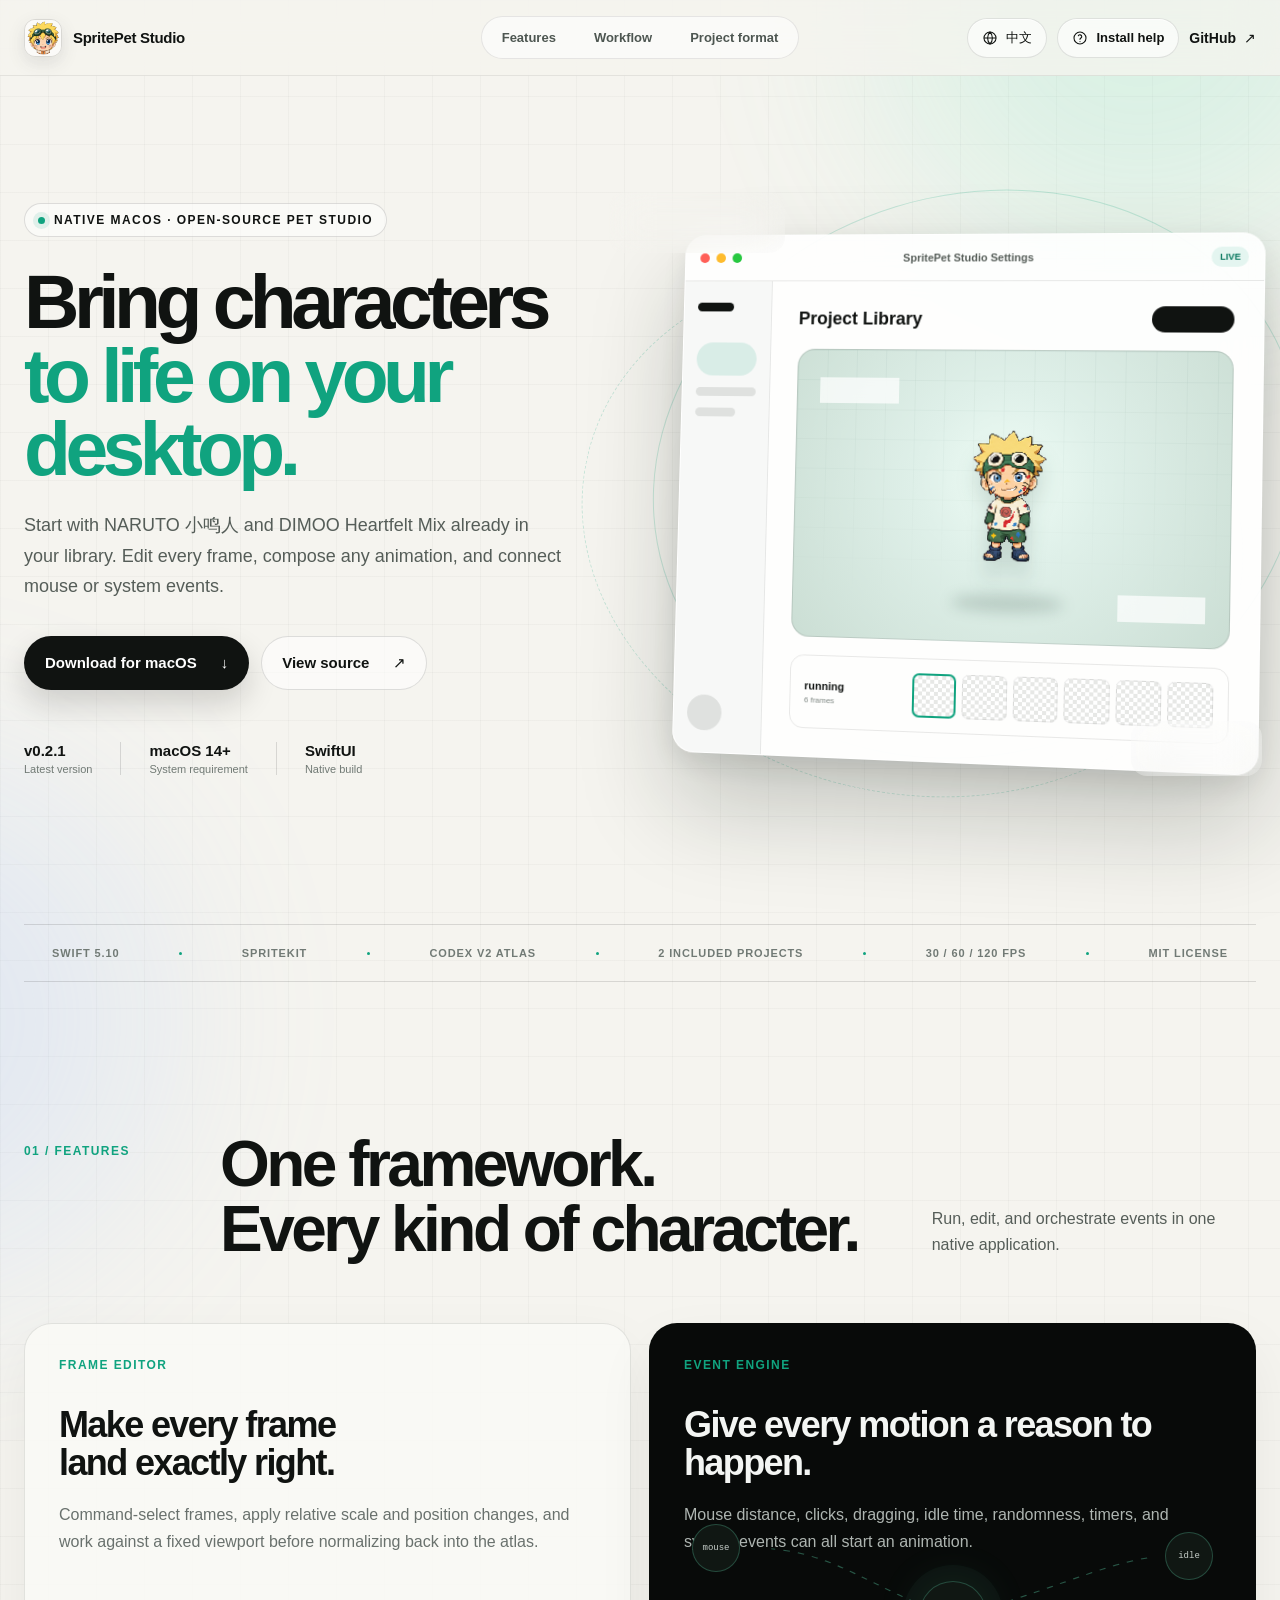
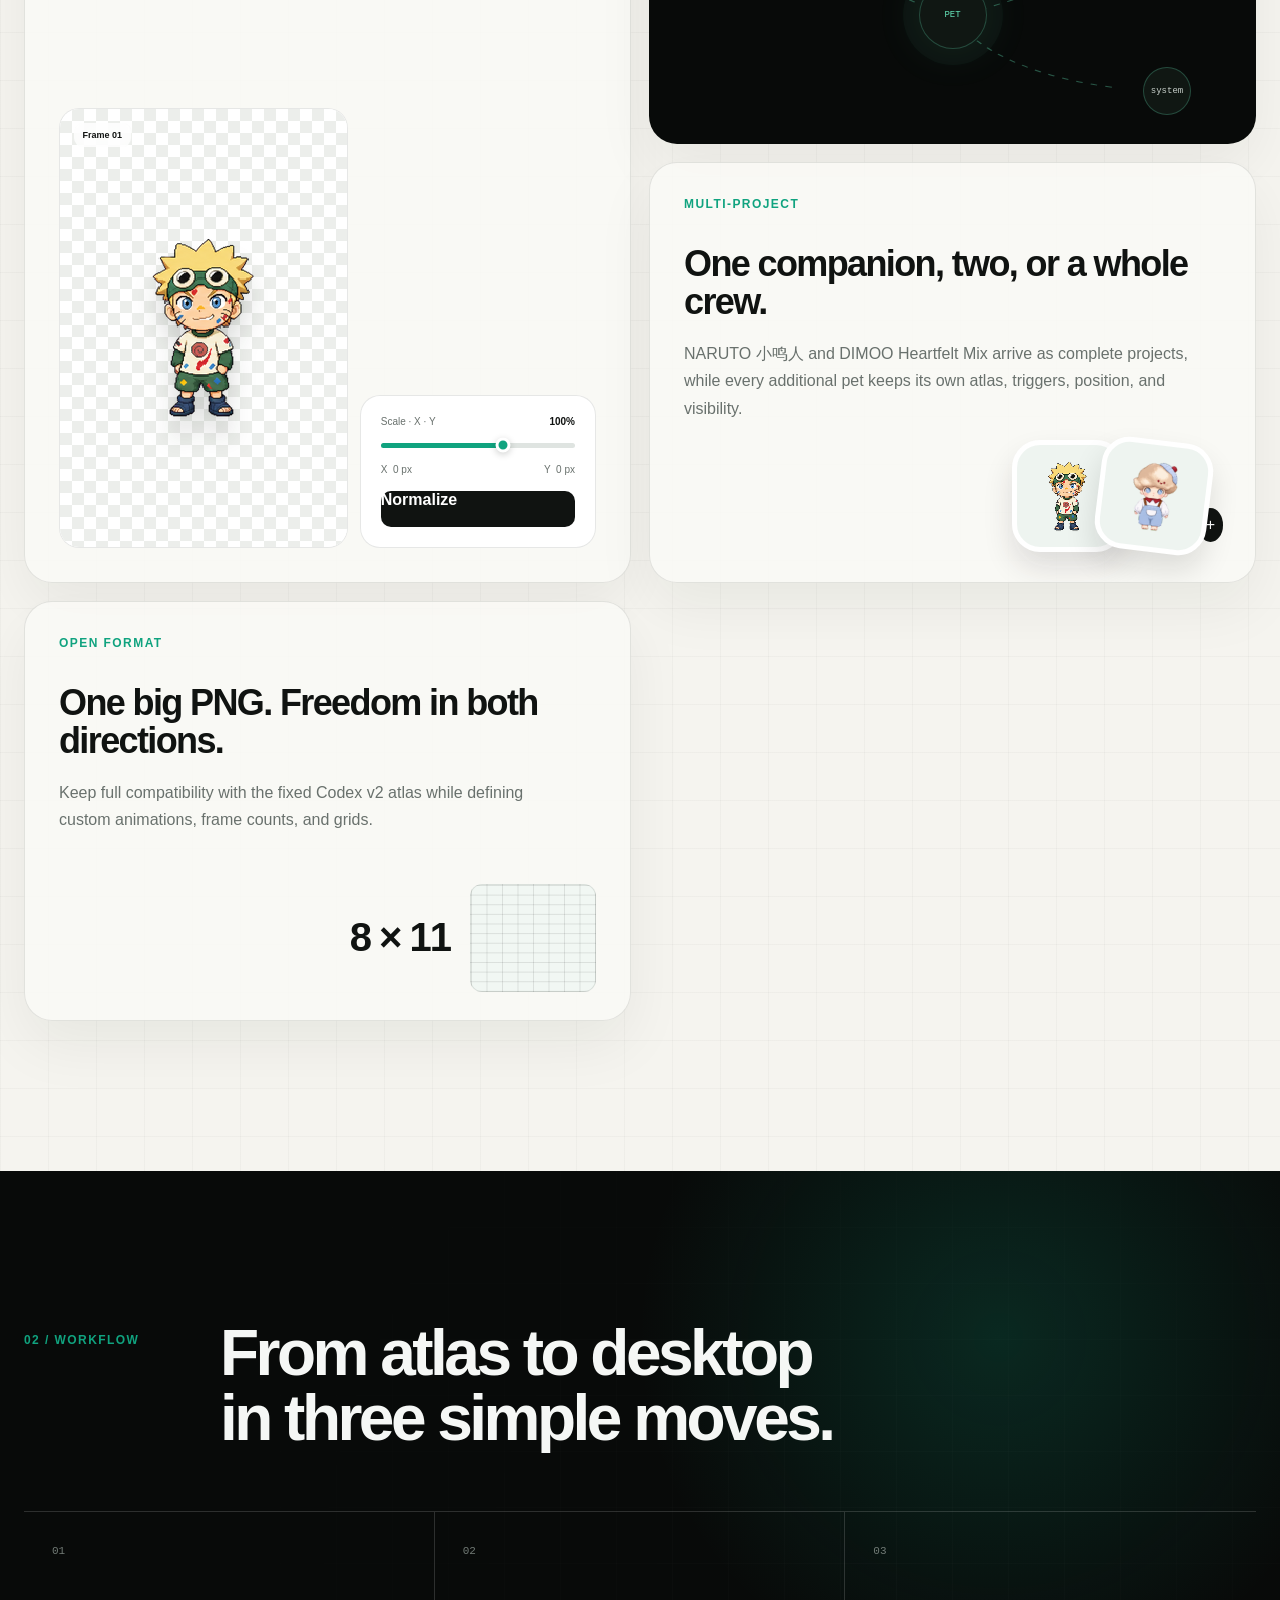
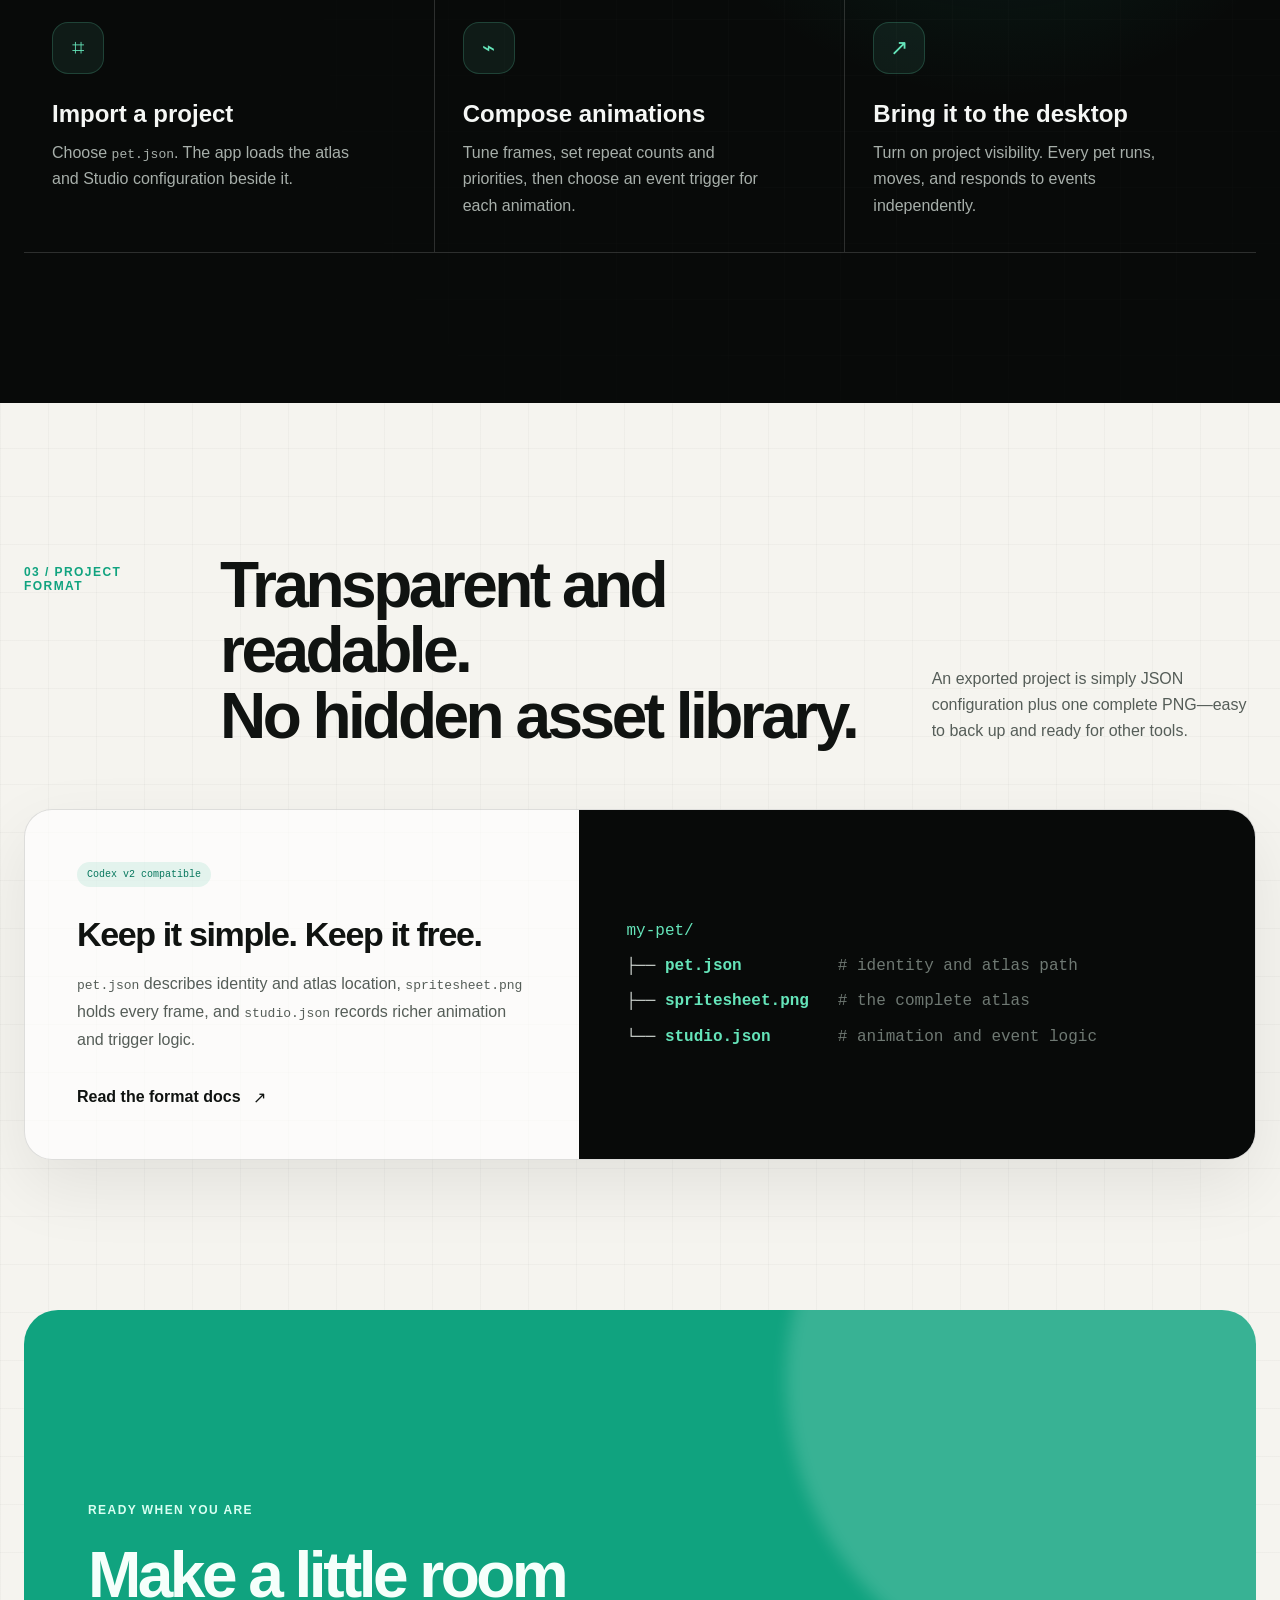
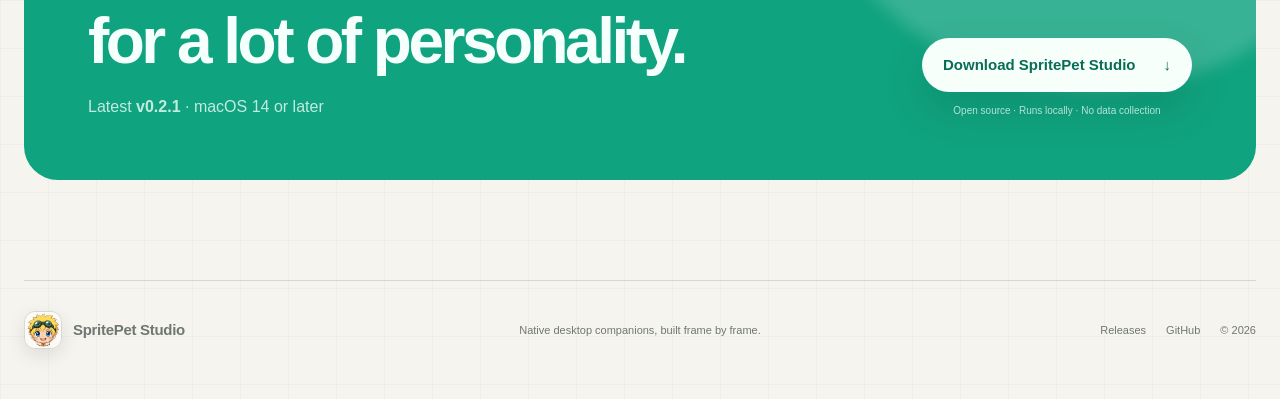
==== site/index.html @ 6b4bae57 "Fix packaged app startup and built-in migration" ====
<!doctype html>
<html lang="en">
  <head>
    <meta charset="utf-8" />
    <meta name="viewport" content="width=device-width, initial-scale=1" />
    <meta name="theme-color" content="#090b0a" />
    <meta
      name="description"
      content="SpritePet Studio is a native macOS desktop pet runner and interactive sprite atlas editor."
    />
    <meta property="og:title" content="SpritePet Studio · Desktop companions, built your way" />
    <meta
      property="og:description"
      content="Turn sprite atlases, animations, and system events into companions that live on your desktop."
    />
    <meta property="og:type" content="website" />
    <meta property="og:image" content="assets/app-icon.png" />
    <title>SpritePet Studio · Desktop companions, built your way</title>
    <link rel="icon" href="assets/app-icon.png" />
    <link rel="stylesheet" href="styles.css" />
    <noscript><style>.reveal { opacity: 1; transform: none; }</style></noscript>
    <script src="app.js" defer></script>
  </head>
  <body>
    <div class="ambient ambient-one" aria-hidden="true"></div>
    <div class="ambient ambient-two" aria-hidden="true"></div>

    <header class="site-header">
      <a class="brand" href="#top" aria-label="Back to home" data-i18n-aria="homeLabel">
        <img src="assets/app-icon.png" alt="" />
        <span>SpritePet Studio</span>
      </a>
      <nav aria-label="Main navigation" data-i18n-aria="navLabel">
        <a href="#features" data-i18n="navFeatures">Features</a>
        <a href="#workflow" data-i18n="navWorkflow">Workflow</a>
        <a href="#format" data-i18n="navFormat">Project format</a>
      </nav>
      <div class="header-controls">
        <button class="language-toggle" type="button" data-language-toggle aria-label="Switch to Chinese">
          <svg viewBox="0 0 20 20" aria-hidden="true">
            <circle cx="10" cy="10" r="7.5"></circle>
            <path d="M2.8 10h14.4M10 2.5c2 2 3 4.5 3 7.5s-1 5.5-3 7.5c-2-2-3-4.5-3-7.5s1-5.5 3-7.5Z"></path>
          </svg>
          <span data-language-label>中文</span>
        </button>
        <a class="install-help-link" href="install.html" data-i18n-aria="installHelpLabel">
          <svg viewBox="0 0 20 20" aria-hidden="true">
            <circle cx="10" cy="10" r="7.5"></circle>
            <path d="M7.9 7.2a2.3 2.3 0 0 1 4.3 1.1c0 1.7-2.2 1.8-2.2 3.4M10 14.5h.01"></path>
          </svg>
          <span data-i18n="installHelp">Install help</span>
        </a>
        <a
          class="header-action"
          href="https://github.com/herbit2004/sprite-pet-studio"
          target="_blank"
          rel="noreferrer"
        >
          GitHub
          <span aria-hidden="true">↗</span>
        </a>
      </div>
    </header>

    <main id="top">
      <section class="hero shell">
        <div class="hero-copy reveal">
          <div class="eyebrow">
            <span class="status-dot"></span>
            <span data-i18n="heroEyebrow">Native macOS · Open-source pet studio</span>
          </div>
          <h1 data-i18n-html="heroTitle">Bring characters<br /><em>to life on your desktop.</em></h1>
          <p class="hero-lede" data-i18n="heroLede">Start with NARUTO 小鸣人 and DIMOO Heartfelt Mix already in your library. Edit every frame, compose any animation, and connect mouse or system events.</p>
          <div class="hero-actions">
            <a
              class="button button-primary"
              data-release-download
              href="https://github.com/herbit2004/sprite-pet-studio/releases/latest/download/SpritePetStudio-macOS.zip"
            >
              <span data-i18n="downloadMac">Download for macOS</span>
              <span aria-hidden="true">↓</span>
            </a>
            <a
              class="button button-secondary"
              href="https://github.com/herbit2004/sprite-pet-studio"
              target="_blank"
              rel="noreferrer"
            >
              <span data-i18n="viewSource">View source</span>
              <span aria-hidden="true">↗</span>
            </a>
          </div>
          <div class="hero-meta" aria-label="Application information" data-i18n-aria="appInfo">
            <div>
              <strong data-version>v0.2.1</strong>
              <span data-i18n="latestVersion">Latest version</span>
            </div>
            <div>
              <strong>macOS 14+</strong>
              <span data-i18n="systemRequirement">System requirement</span>
            </div>
            <div>
              <strong>SwiftUI</strong>
              <span data-i18n="nativeBuild">Native build</span>
            </div>
          </div>
        </div>

        <div class="hero-product reveal" data-delay="1">
          <div class="orbit orbit-one" aria-hidden="true"></div>
          <div class="orbit orbit-two" aria-hidden="true"></div>
          <div class="app-window">
            <div class="window-bar">
              <div class="traffic-lights" aria-hidden="true">
                <i></i><i></i><i></i>
              </div>
              <span data-i18n="windowTitle">SpritePet Studio Settings</span>
              <span class="window-state" data-i18n="live">Live</span>
            </div>
            <div class="window-body">
              <aside class="mock-sidebar" aria-hidden="true">
                <div class="mock-brand"></div>
                <div class="mock-nav active"></div>
                <div class="mock-nav"></div>
                <div class="mock-nav short"></div>
                <div class="mock-spacer"></div>
                <div class="mock-profile"></div>
              </aside>
              <div class="mock-content">
                <div class="mock-heading">
                  <span data-i18n="projectLibrary">Project Library</span>
                  <i></i>
                </div>
                <div class="pet-stage">
                  <div class="stage-grid" aria-hidden="true"></div>
                  <span class="event-chip event-chip-one" data-i18n="mouseNearChip">mouse · near</span>
                  <span class="event-chip event-chip-two" data-i18n="actionIdleChip">action · idle</span>
                  <img src="assets/naruto-idle.png" alt="Little Naruto desktop pet preview" data-i18n-alt="petAlt" />
                  <div class="stage-shadow" aria-hidden="true"></div>
                </div>
                <div class="mock-timeline" aria-label="Animation frame preview" data-i18n-aria="framePreviewLabel">
                  <div class="timeline-label">
                    <span data-i18n="running">running</span>
                    <small data-i18n="sixFrames">6 frames</small>
                  </div>
                  <div class="frames" aria-hidden="true">
                    <i class="selected"></i><i></i><i></i><i></i><i></i><i></i>
                  </div>
                </div>
              </div>
            </div>
          </div>
          <div class="floating-card floating-event">
            <span class="floating-icon">⌁</span>
            <div><small data-i18n="eventInterface">Event interface</small><strong data-i18n="mouseNear">Mouse nearby</strong></div>
            <i></i>
          </div>
          <div class="floating-card floating-frame">
            <span class="frame-number">08</span>
            <div><small data-i18n="atlasSlot">Atlas slot</small><strong data-i18n="normalized">Normalized</strong></div>
          </div>
        </div>
      </section>

      <section class="trust-strip shell reveal" aria-label="Core technologies" data-i18n-aria="coreTech">
        <span>Swift 5.10</span>
        <i></i>
        <span>SpriteKit</span>
        <i></i>
        <span data-i18n="codexAtlas">Codex v2 atlas</span>
        <i></i>
        <span data-i18n="includedProjects">2 included projects</span>
        <i></i>
        <span>30 / 60 / 120 FPS</span>
        <i></i>
        <span>MIT License</span>
      </section>

      <section class="section shell" id="features">
        <div class="section-heading reveal">
          <span class="section-index" data-i18n="featuresIndex">01 / Features</span>
          <h2 data-i18n-html="featuresTitle">One framework.<br />Every kind of character.</h2>
          <p data-i18n="featuresIntro">Run, edit, and orchestrate events in one native application.</p>
        </div>

        <div class="bento-grid">
          <article class="bento bento-large reveal">
            <div class="card-kicker" data-i18n="frameEditor">Frame editor</div>
            <h3 data-i18n-html="frameTitle">Make every frame<br />land exactly right.</h3>
            <p data-i18n="frameDesc">Command-select frames, apply relative scale and position changes, and work against a fixed viewport before normalizing back into the atlas.</p>
            <div class="frame-lab" aria-hidden="true">
              <div class="frame-preview">
                <div class="checker"></div>
                <img src="assets/naruto-idle.png" alt="" />
                <span data-i18n="frameOne">Frame 01</span>
              </div>
              <div class="frame-controls">
                <div><span data-i18n="scale">Scale · X · Y</span><b>100%</b></div>
                <div class="control-line"><i></i></div>
                <div class="axis"><span>X&nbsp; 0 px</span><span>Y&nbsp; 0 px</span></div>
                <span class="fake-button" data-i18n="normalize">Normalize</span>
              </div>
            </div>
          </article>

          <article class="bento bento-dark reveal" data-delay="1">
            <div class="card-kicker" data-i18n="eventEngine">Event engine</div>
            <h3 data-i18n="eventTitle">Give every motion a reason to happen.</h3>
            <p data-i18n="eventDesc">Mouse distance, clicks, dragging, idle time, randomness, timers, and system events can all start an animation.</p>
            <div class="signal-map" aria-hidden="true">
              <span class="signal-core" data-i18n="pet">PET</span>
              <span class="signal-node node-a" data-i18n="mouse">mouse</span>
              <span class="signal-node node-b" data-i18n="idle">idle</span>
              <span class="signal-node node-c" data-i18n="system">system</span>
              <svg viewBox="0 0 320 190" preserveAspectRatio="none">
                <path d="M160 95 C110 65 92 34 52 28" />
                <path d="M160 95 C214 72 246 45 276 37" />
                <path d="M160 95 C178 132 213 154 255 163" />
              </svg>
            </div>
          </article>

          <article class="bento reveal">
            <div class="card-kicker" data-i18n="multiProject">Multi-project</div>
            <h3 data-i18n="multiTitle">One companion, two, or a whole crew.</h3>
            <p data-i18n="multiDesc">NARUTO 小鸣人 and DIMOO Heartfelt Mix arrive as complete projects, while every additional pet keeps its own atlas, triggers, position, and visibility.</p>
            <div class="pet-stack" aria-hidden="true">
              <span><img src="assets/naruto-idle.png" alt="" /></span>
              <span><img src="assets/dimoo-idle.png" alt="" /></span>
              <i>+</i>
            </div>
          </article>

          <article class="bento reveal" data-delay="1">
            <div class="card-kicker" data-i18n="openFormat">Open format</div>
            <h3 data-i18n="formatCardTitle">One big PNG. Freedom in both directions.</h3>
            <p data-i18n="formatCardDesc">Keep full compatibility with the fixed Codex v2 atlas while defining custom animations, frame counts, and grids.</p>
            <div class="format-mark" aria-hidden="true">
              <span>8 × 11</span>
              <div class="mini-grid"></div>
            </div>
          </article>
        </div>
      </section>

      <section class="section workflow-section" id="workflow">
        <div class="shell">
          <div class="section-heading section-heading-light reveal">
            <span class="section-index" data-i18n="workflowIndex">02 / Workflow</span>
            <h2 data-i18n-html="workflowTitle">From atlas to desktop<br />in three simple moves.</h2>
          </div>
          <div class="steps">
            <article class="step reveal">
              <span>01</span>
              <div class="step-icon">⌗</div>
              <h3 data-i18n="importTitle">Import a project</h3>
              <p data-i18n-html="importDesc">Choose <code>pet.json</code>. The app loads the atlas and Studio configuration beside it.</p>
            </article>
            <article class="step reveal" data-delay="1">
              <span>02</span>
              <div class="step-icon">⌁</div>
              <h3 data-i18n="composeTitle">Compose animations</h3>
              <p data-i18n="composeDesc">Tune frames, set repeat counts and priorities, then choose an event trigger for each animation.</p>
            </article>
            <article class="step reveal" data-delay="2">
              <span>03</span>
              <div class="step-icon">↗</div>
              <h3 data-i18n="desktopTitle">Bring it to the desktop</h3>
              <p data-i18n="desktopDesc">Turn on project visibility. Every pet runs, moves, and responds to events independently.</p>
            </article>
          </div>
        </div>
      </section>

      <section class="section shell format-section" id="format">
        <div class="section-heading reveal">
          <span class="section-index" data-i18n="formatIndex">03 / Project format</span>
          <h2 data-i18n-html="formatTitle">Transparent and readable.<br />No hidden asset library.</h2>
          <p data-i18n="formatIntro">An exported project is simply JSON configuration plus one complete PNG—easy to back up and ready for other tools.</p>
        </div>
        <div class="format-panel reveal">
          <div class="format-copy">
            <span class="format-badge" data-i18n="formatBadge">Codex v2 compatible</span>
            <h3 data-i18n="formatSimpleTitle">Keep it simple. Keep it free.</h3>
            <p data-i18n-html="formatSimpleDesc"><code>pet.json</code> describes identity and atlas location, <code>spritesheet.png</code> holds every frame, and <code>studio.json</code> records richer animation and trigger logic.</p>
            <a
              href="https://github.com/herbit2004/sprite-pet-studio/blob/main/docs/PROJECT_FORMAT.md"
              target="_blank"
              rel="noreferrer"
            ><span data-i18n="viewDocs">Read the format docs</span> <span>↗</span></a>
          </div>
          <pre aria-label="Project directory structure" data-i18n-aria="structureLabel"><code><span>my-pet/</span>
├── <b>pet.json</b>          <i data-i18n="identityComment"># identity and atlas path</i>
├── <b>spritesheet.png</b>   <i data-i18n="atlasComment"># the complete atlas</i>
└── <b>studio.json</b>       <i data-i18n="studioComment"># animation and event logic</i></code></pre>
        </div>
      </section>

      <section class="download-section shell reveal">
        <div class="download-glow" aria-hidden="true"></div>
        <div>
          <span class="section-index" data-i18n="ready">Ready when you are</span>
          <h2 data-i18n-html="downloadTitle">Make a little room<br />for a lot of personality.</h2>
          <p>
            <span data-i18n="latestInline">Latest</span> <strong data-version>v0.2.1</strong> · <span data-i18n="macRequirement">macOS 14 or later</span>
            <span data-size></span>
          </p>
        </div>
        <div class="download-actions">
          <a
            class="button button-light"
            data-release-download
            href="https://github.com/herbit2004/sprite-pet-studio/releases/latest/download/SpritePetStudio-macOS.zip"
          >
            <span data-i18n="downloadProduct">Download SpritePet Studio</span>
            <span aria-hidden="true">↓</span>
          </a>
          <small data-i18n="privacyLine">Open source · Runs locally · No data collection</small>
        </div>
      </section>
    </main>

    <footer class="site-footer shell">
      <a class="brand" href="#top">
        <img src="assets/app-icon.png" alt="" />
        <span>SpritePet Studio</span>
      </a>
      <p data-i18n="footerTagline">Native desktop companions, built frame by frame.</p>
      <div>
        <a href="https://github.com/herbit2004/sprite-pet-studio/releases" data-i18n="releases">Releases</a>
        <a href="https://github.com/herbit2004/sprite-pet-studio">GitHub</a>
        <span>© <span data-year></span></span>
      </div>
    </footer>
  </body>
</html>
---- site/styles.css ----
:root {
  color-scheme: light;
  --ink: #101311;
  --ink-soft: #555d58;
  --paper: #f5f4ef;
  --paper-bright: #fbfbf7;
  --line: rgba(16, 19, 17, 0.13);
  --green: #10a37f;
  --green-bright: #65e5ba;
  --green-dark: #073f34;
  --dark: #080a09;
  --shell: min(1240px, calc(100vw - 48px));
  --radius: 28px;
}

* {
  box-sizing: border-box;
}

html {
  scroll-behavior: smooth;
  scroll-padding-top: 100px;
}

body {
  margin: 0;
  overflow-x: hidden;
  background:
    linear-gradient(rgba(16, 19, 17, 0.026) 1px, transparent 1px),
    linear-gradient(90deg, rgba(16, 19, 17, 0.026) 1px, transparent 1px),
    var(--paper);
  background-size: 48px 48px;
  color: var(--ink);
  font-family: -apple-system, BlinkMacSystemFont, "SF Pro Display", "PingFang SC", sans-serif;
  font-synthesis: none;
  -webkit-font-smoothing: antialiased;
}

a {
  color: inherit;
  text-decoration: none;
}

button,
a {
  -webkit-tap-highlight-color: transparent;
}

.shell {
  width: var(--shell);
  margin-inline: auto;
}

.ambient {
  position: fixed;
  z-index: -1;
  width: 520px;
  height: 520px;
  border-radius: 50%;
  filter: blur(100px);
  opacity: 0.18;
  pointer-events: none;
}

.ambient-one {
  top: -260px;
  right: -120px;
  background: var(--green-bright);
}

.ambient-two {
  top: 760px;
  left: -360px;
  background: #93b9ff;
}

.site-header {
  position: sticky;
  z-index: 30;
  top: 0;
  display: grid;
  grid-template-columns: 1fr auto 1fr;
  align-items: center;
  min-height: 76px;
  padding: 12px max(24px, calc((100vw - 1240px) / 2));
  border-bottom: 1px solid rgba(16, 19, 17, 0.08);
  background: rgba(245, 244, 239, 0.78);
  backdrop-filter: blur(24px) saturate(1.2);
}

.brand {
  display: inline-flex;
  align-items: center;
  gap: 11px;
  width: fit-content;
  font-size: 15px;
  font-weight: 700;
  letter-spacing: -0.02em;
}

.brand img {
  width: 38px;
  height: 38px;
  border: 1px solid rgba(16, 19, 17, 0.12);
  border-radius: 11px;
  object-fit: cover;
  box-shadow: 0 6px 18px rgba(16, 19, 17, 0.1);
}

.site-header nav {
  display: flex;
  gap: 8px;
  padding: 5px;
  border: 1px solid rgba(16, 19, 17, 0.09);
  border-radius: 999px;
  background: rgba(255, 255, 255, 0.55);
}

.site-header nav a {
  padding: 8px 15px;
  border-radius: 999px;
  color: #4d5651;
  font-size: 13px;
  font-weight: 600;
  transition: 180ms ease;
}

.site-header nav a:hover {
  background: #fff;
  color: var(--ink);
}

.header-controls {
  justify-self: end;
  display: flex;
  align-items: center;
  gap: 10px;
}

.language-toggle,
.install-help-link {
  display: inline-flex;
  align-items: center;
  justify-content: center;
  gap: 8px;
  min-height: 40px;
  padding: 0 14px;
  border: 1px solid rgba(16, 19, 17, 0.11);
  border-radius: 999px;
  background: rgba(255, 255, 255, 0.58);
  color: var(--ink);
  font: inherit;
  font-size: 13px;
  font-weight: 650;
  cursor: pointer;
  box-shadow: 0 1px 0 rgba(255, 255, 255, 0.7) inset;
  transition: background 180ms ease, border-color 180ms ease, transform 180ms ease;
}

.language-toggle svg,
.install-help-link svg {
  width: 16px;
  height: 16px;
  fill: none;
  stroke: currentColor;
  stroke-linecap: round;
  stroke-linejoin: round;
  stroke-width: 1.35;
}

.language-toggle:hover,
.install-help-link:hover {
  border-color: rgba(16, 19, 17, 0.2);
  background: #fff;
  transform: translateY(-1px);
}

.language-toggle:focus-visible,
.install-help-link:focus-visible {
  outline: 2px solid var(--green);
  outline-offset: 3px;
}

.install-help-link.is-active {
  border-color: var(--ink);
  background: var(--ink);
  color: #fff;
  box-shadow: none;
}

.header-action {
  display: inline-flex;
  align-items: center;
  gap: 8px;
  font-size: 14px;
  font-weight: 650;
}

.hero {
  display: grid;
  grid-template-columns: minmax(0, 0.92fr) minmax(520px, 1.08fr);
  align-items: center;
  gap: 52px;
  min-height: calc(100vh - 76px);
  padding-block: 88px 110px;
}

.eyebrow,
.section-index,
.card-kicker {
  font-size: 12px;
  font-weight: 750;
  letter-spacing: 0.12em;
  text-transform: uppercase;
}

.eyebrow {
  display: inline-flex;
  align-items: center;
  gap: 9px;
  padding: 9px 13px;
  border: 1px solid var(--line);
  border-radius: 999px;
  background: rgba(255, 255, 255, 0.5);
}

.status-dot {
  width: 7px;
  height: 7px;
  border-radius: 50%;
  background: var(--green);
  box-shadow: 0 0 0 5px rgba(16, 163, 127, 0.11);
}

.hero h1 {
  max-width: 680px;
  margin: 28px 0 24px;
  font-size: clamp(58px, 6vw, 92px);
  font-weight: 650;
  line-height: 0.96;
  letter-spacing: -0.072em;
}

.hero h1 em {
  color: var(--green);
  font-style: normal;
}

.hero-lede {
  max-width: 620px;
  margin: 0;
  color: var(--ink-soft);
  font-size: 18px;
  line-height: 1.7;
}

.hero-actions {
  display: flex;
  flex-wrap: wrap;
  gap: 12px;
  margin-top: 34px;
}

.button {
  display: inline-flex;
  align-items: center;
  justify-content: space-between;
  gap: 24px;
  min-height: 54px;
  padding: 0 20px;
  border: 1px solid transparent;
  border-radius: 999px;
  font-size: 15px;
  font-weight: 700;
  transition: transform 180ms ease, box-shadow 180ms ease, background 180ms ease;
}

.button:hover {
  transform: translateY(-2px);
}

.button-primary {
  min-width: 210px;
  background: var(--ink);
  color: #fff;
  box-shadow: 0 14px 30px rgba(16, 19, 17, 0.16);
}

.button-primary:hover {
  box-shadow: 0 18px 38px rgba(16, 19, 17, 0.23);
}

.button-secondary {
  border-color: var(--line);
  background: rgba(255, 255, 255, 0.56);
}

.hero-meta {
  display: flex;
  gap: 28px;
  margin-top: 52px;
}

.hero-meta div {
  display: grid;
  gap: 4px;
  padding-right: 28px;
  border-right: 1px solid var(--line);
}

.hero-meta div:last-child {
  padding-right: 0;
  border: 0;
}

.hero-meta strong {
  font-size: 15px;
}

.hero-meta span {
  color: #717a75;
  font-size: 11px;
}

.hero-product {
  position: relative;
  min-height: 650px;
  perspective: 1400px;
}

.orbit {
  position: absolute;
  border: 1px solid rgba(16, 163, 127, 0.2);
  border-radius: 50%;
  pointer-events: none;
}

.orbit-one {
  inset: 30px -50px 60px 30px;
  transform: rotate(-17deg);
}

.orbit-two {
  inset: 100px 10px 20px -40px;
  border-style: dashed;
  transform: rotate(12deg);
}

.app-window {
  position: absolute;
  top: 68px;
  right: 0;
  width: 92%;
  overflow: hidden;
  border: 1px solid rgba(255, 255, 255, 0.72);
  border-radius: 22px;
  background: rgba(255, 255, 255, 0.86);
  box-shadow: 0 50px 100px rgba(18, 31, 25, 0.22), 0 10px 30px rgba(18, 31, 25, 0.1);
  transform: rotateY(-7deg) rotateX(2deg) rotateZ(1deg);
  backdrop-filter: blur(26px);
}

.window-bar {
  display: grid;
  grid-template-columns: 1fr auto 1fr;
  align-items: center;
  height: 47px;
  padding: 0 15px;
  border-bottom: 1px solid rgba(16, 19, 17, 0.09);
  color: #555d58;
  font-size: 11px;
  font-weight: 650;
}

.traffic-lights {
  display: flex;
  gap: 7px;
}

.traffic-lights i {
  width: 10px;
  height: 10px;
  border-radius: 50%;
  background: #ff5f57;
}

.traffic-lights i:nth-child(2) { background: #febc2e; }
.traffic-lights i:nth-child(3) { background: #28c840; }

.window-state {
  justify-self: end;
  padding: 5px 8px;
  border-radius: 999px;
  background: rgba(16, 163, 127, 0.1);
  color: #08775e;
  font-size: 9px;
  text-transform: uppercase;
}

.window-body {
  display: grid;
  grid-template-columns: 92px 1fr;
  min-height: 480px;
}

.mock-sidebar {
  display: flex;
  flex-direction: column;
  gap: 12px;
  padding: 22px 14px;
  border-right: 1px solid rgba(16, 19, 17, 0.07);
  background: rgba(244, 246, 244, 0.75);
}

.mock-brand,
.mock-nav,
.mock-profile {
  height: 9px;
  border-radius: 999px;
  background: rgba(16, 19, 17, 0.1);
}

.mock-brand { width: 38px; margin-bottom: 20px; background: var(--ink); }
.mock-nav { width: 100%; }
.mock-nav.short { width: 66%; }
.mock-nav.active { height: 34px; background: rgba(16, 163, 127, 0.13); }
.mock-spacer { flex: 1; }
.mock-profile { width: 36px; height: 36px; border-radius: 50%; }

.mock-content {
  padding: 25px 28px 28px;
}

.mock-heading {
  display: flex;
  align-items: center;
  justify-content: space-between;
  margin-bottom: 18px;
  font-size: 18px;
  font-weight: 750;
}

.mock-heading i {
  width: 80px;
  height: 26px;
  border-radius: 999px;
  background: var(--ink);
}

.pet-stage {
  position: relative;
  display: grid;
  place-items: center;
  height: 292px;
  overflow: hidden;
  border: 1px solid rgba(16, 19, 17, 0.12);
  border-radius: 18px;
  background: radial-gradient(circle at 50% 44%, #eefcf5 0, #dff0e9 33%, #cbded4 100%);
}

.stage-grid {
  position: absolute;
  inset: 0;
  opacity: 0.22;
  background-image:
    linear-gradient(rgba(7, 63, 52, 0.18) 1px, transparent 1px),
    linear-gradient(90deg, rgba(7, 63, 52, 0.18) 1px, transparent 1px);
  background-size: 30px 30px;
  mask-image: linear-gradient(to bottom, #000, transparent 90%);
}

.pet-stage img {
  position: relative;
  z-index: 2;
  width: 146px;
  image-rendering: pixelated;
  filter: drop-shadow(0 16px 10px rgba(23, 52, 39, 0.15));
  animation: pet-float 3.3s ease-in-out infinite;
}

.stage-shadow {
  position: absolute;
  z-index: 1;
  bottom: 29px;
  width: 112px;
  height: 18px;
  border-radius: 50%;
  background: rgba(12, 39, 28, 0.16);
  filter: blur(7px);
  animation: shadow-breathe 3.3s ease-in-out infinite;
}

.event-chip {
  position: absolute;
  z-index: 4;
  padding: 7px 10px;
  border: 1px solid rgba(7, 63, 52, 0.16);
  border-radius: 999px;
  background: rgba(255, 255, 255, 0.72);
  color: #416055;
  font-family: ui-monospace, SFMono-Regular, Menlo, monospace;
  font-size: 8px;
  backdrop-filter: blur(10px);
}

.event-chip-one { top: 28px; left: 24px; }
.event-chip-two { right: 24px; bottom: 24px; }

.mock-timeline {
  display: grid;
  grid-template-columns: 94px 1fr;
  gap: 16px;
  margin-top: 18px;
  padding: 14px;
  border: 1px solid rgba(16, 19, 17, 0.09);
  border-radius: 14px;
}

.timeline-label {
  display: grid;
  gap: 4px;
  align-content: center;
  font-size: 11px;
  font-weight: 750;
}

.timeline-label small {
  color: #7d8681;
  font-size: 8px;
  font-weight: 500;
}

.frames {
  display: grid;
  grid-template-columns: repeat(6, 1fr);
  gap: 6px;
}

.frames i {
  aspect-ratio: 1;
  border: 1px solid rgba(16, 19, 17, 0.08);
  border-radius: 7px;
  background:
    linear-gradient(45deg, #e7e8e6 25%, transparent 25%, transparent 75%, #e7e8e6 75%),
    linear-gradient(45deg, #e7e8e6 25%, #fff 25%, #fff 75%, #e7e8e6 75%);
  background-position: 0 0, 4px 4px;
  background-size: 8px 8px;
}

.frames i.selected {
  border: 2px solid var(--green);
}

.floating-card {
  position: absolute;
  z-index: 6;
  display: flex;
  align-items: center;
  gap: 11px;
  padding: 13px 15px;
  border: 1px solid rgba(255, 255, 255, 0.85);
  border-radius: 16px;
  background: rgba(255, 255, 255, 0.78);
  box-shadow: 0 22px 48px rgba(19, 38, 29, 0.16);
  backdrop-filter: blur(20px);
}

.floating-card small,
.floating-card strong {
  display: block;
}

.floating-card small {
  margin-bottom: 3px;
  color: #7a837e;
  font-size: 8px;
}

.floating-card strong {
  font-size: 11px;
}

.floating-event {
  top: 28px;
  left: -10px;
  animation: drift 4.2s ease-in-out infinite;
}

.floating-event i {
  width: 7px;
  height: 7px;
  margin-left: 8px;
  border-radius: 50%;
  background: var(--green);
  box-shadow: 0 0 0 5px rgba(16, 163, 127, 0.11);
}

.floating-icon {
  display: grid;
  place-items: center;
  width: 33px;
  height: 33px;
  border-radius: 10px;
  background: #dff8ee;
  color: #08785e;
  font-size: 18px;
}

.floating-frame {
  right: -6px;
  bottom: 38px;
  animation: drift 4.8s 0.5s ease-in-out infinite reverse;
}

.frame-number {
  color: var(--green);
  font-family: ui-monospace, SFMono-Regular, Menlo, monospace;
  font-size: 24px;
  font-weight: 800;
}

.trust-strip {
  display: flex;
  align-items: center;
  justify-content: space-between;
  gap: 20px;
  padding: 22px 28px;
  border-block: 1px solid var(--line);
  color: #717a75;
  font-size: 11px;
  font-weight: 700;
  letter-spacing: 0.08em;
  text-transform: uppercase;
}

.trust-strip i {
  width: 3px;
  height: 3px;
  border-radius: 50%;
  background: var(--green);
}

.section {
  padding-block: 150px;
}

.section-heading {
  display: grid;
  grid-template-columns: 160px 1fr minmax(260px, 0.48fr);
  align-items: end;
  gap: 36px;
  margin-bottom: 60px;
}

.section-index {
  align-self: start;
  padding-top: 12px;
  color: var(--green);
}

.section-heading h2,
.download-section h2 {
  margin: 0;
  font-size: clamp(42px, 5vw, 68px);
  font-weight: 620;
  line-height: 1.02;
  letter-spacing: -0.055em;
}

.section-heading > p {
  margin: 0 0 4px;
  color: var(--ink-soft);
  font-size: 16px;
  line-height: 1.65;
}

.bento-grid {
  display: grid;
  grid-template-columns: 1fr 1fr;
  gap: 18px;
}

.bento {
  position: relative;
  min-height: 420px;
  overflow: hidden;
  padding: 34px;
  border: 1px solid rgba(16, 19, 17, 0.1);
  border-radius: var(--radius);
  background: rgba(251, 251, 247, 0.82);
  box-shadow: 0 24px 60px rgba(19, 31, 25, 0.06);
}

.bento-large {
  grid-row: span 2;
  min-height: 860px;
}

.bento-dark {
  background: var(--dark);
  color: #f3f5f3;
}

.card-kicker {
  margin-bottom: 34px;
  color: var(--green);
}

.bento h3 {
  max-width: 520px;
  margin: 0 0 18px;
  font-size: 36px;
  font-weight: 620;
  line-height: 1.08;
  letter-spacing: -0.045em;
}

.bento > p {
  max-width: 520px;
  margin: 0;
  color: #69716d;
  line-height: 1.7;
}

.bento-dark > p { color: #aeb5b1; }

.frame-lab {
  position: absolute;
  inset: auto 34px 34px;
  display: grid;
  grid-template-columns: 1.1fr 0.9fr;
  gap: 12px;
  min-height: 440px;
}

.frame-preview,
.frame-controls {
  border: 1px solid rgba(16, 19, 17, 0.1);
  border-radius: 20px;
  background: #fff;
}

.frame-preview {
  position: relative;
  display: grid;
  place-items: center;
  overflow: hidden;
}

.checker {
  position: absolute;
  inset: 0;
  background-color: #fff;
  background-image:
    linear-gradient(45deg, #eceeeb 25%, transparent 25%, transparent 75%, #eceeeb 75%),
    linear-gradient(45deg, #eceeeb 25%, transparent 25%, transparent 75%, #eceeeb 75%);
  background-position: 0 0, 12px 12px;
  background-size: 24px 24px;
}

.frame-preview img {
  position: relative;
  width: 70%;
  image-rendering: pixelated;
  filter: drop-shadow(0 20px 12px rgba(16, 19, 17, 0.14));
}

.frame-preview > span {
  position: absolute;
  top: 14px;
  left: 14px;
  padding: 7px 9px;
  border-radius: 9px;
  background: rgba(255, 255, 255, 0.76);
  font-size: 9px;
  font-weight: 750;
  backdrop-filter: blur(10px);
}

.frame-controls {
  align-self: end;
  display: grid;
  gap: 16px;
  padding: 20px;
}

.frame-controls > div:first-child,
.axis {
  display: flex;
  justify-content: space-between;
  color: #69716d;
  font-size: 10px;
}

.frame-controls b { color: var(--ink); }

.control-line {
  position: relative;
  height: 5px;
  border-radius: 999px;
  background: #dfe4e1;
}

.control-line::before {
  position: absolute;
  inset: 0 36% 0 0;
  border-radius: inherit;
  background: var(--green);
  content: "";
}

.control-line i {
  position: absolute;
  top: 50%;
  left: 63%;
  width: 15px;
  height: 15px;
  border: 3px solid #fff;
  border-radius: 50%;
  background: var(--green);
  box-shadow: 0 2px 7px rgba(16, 19, 17, 0.2);
  transform: translate(-50%, -50%);
}

.fake-button {
  min-height: 36px;
  border: 0;
  border-radius: 10px;
  background: var(--ink);
  color: #fff;
  font-weight: 700;
}

.signal-map {
  position: absolute;
  inset: auto 34px 28px;
  height: 195px;
}

.signal-map svg {
  position: absolute;
  inset: 0;
  width: 100%;
  height: 100%;
  overflow: visible;
}

.signal-map path {
  fill: none;
  stroke: rgba(101, 229, 186, 0.34);
  stroke-dasharray: 4 5;
  stroke-width: 1;
}

.signal-core,
.signal-node {
  position: absolute;
  z-index: 2;
  display: grid;
  place-items: center;
  border: 1px solid rgba(101, 229, 186, 0.25);
  border-radius: 50%;
  background: #101713;
  color: var(--green-bright);
  font-family: ui-monospace, SFMono-Regular, Menlo, monospace;
  font-size: 9px;
}

.signal-core {
  top: 61px;
  left: calc(50% - 34px);
  width: 68px;
  height: 68px;
  box-shadow: 0 0 0 16px rgba(101, 229, 186, 0.04), 0 0 50px rgba(101, 229, 186, 0.11);
}

.signal-node { width: 48px; height: 48px; color: #c6cec9; }
.node-a { top: 4px; left: 8px; }
.node-b { top: 12px; right: 8px; }
.node-c { right: 30px; bottom: 0; }

.pet-stack {
  position: absolute;
  right: 32px;
  bottom: 30px;
  display: flex;
  align-items: end;
}

.pet-stack span {
  display: grid;
  place-items: center;
  width: 112px;
  height: 112px;
  overflow: hidden;
  border: 5px solid #fff;
  border-radius: 28px;
  background: #eef4f0;
  box-shadow: 0 16px 30px rgba(16, 19, 17, 0.12);
}

.pet-stack span + span { margin-left: -26px; transform: rotate(7deg); }
.pet-stack img { width: 100%; height: 100%; object-fit: contain; }
.pet-stack span:first-child img { width: 76%; image-rendering: pixelated; }
.pet-stack span:nth-child(2) img { width: 82%; height: 82%; }
.pet-stack i { margin: 0 0 10px -12px; padding: 8px; border-radius: 50%; background: var(--ink); color: #fff; font-style: normal; }

.format-mark {
  position: absolute;
  right: 34px;
  bottom: 28px;
  display: flex;
  align-items: center;
  gap: 20px;
}

.format-mark > span {
  font-size: 40px;
  font-weight: 650;
  letter-spacing: -0.05em;
}

.mini-grid {
  width: 126px;
  height: 108px;
  border: 1px solid rgba(16, 19, 17, 0.1);
  border-radius: 12px;
  background-image:
    linear-gradient(rgba(16, 19, 17, 0.1) 1px, transparent 1px),
    linear-gradient(90deg, rgba(16, 19, 17, 0.1) 1px, transparent 1px);
  background-size: calc(100% / 8) calc(100% / 11);
  background-color: #f1f7f3;
}

.workflow-section {
  position: relative;
  overflow: hidden;
  background:
    radial-gradient(circle at 78% 20%, rgba(16, 163, 127, 0.2), transparent 30%),
    var(--dark);
  color: #f5f7f5;
}

.workflow-section::before {
  position: absolute;
  inset: 0;
  opacity: 0.12;
  background-image:
    linear-gradient(rgba(255, 255, 255, 0.14) 1px, transparent 1px),
    linear-gradient(90deg, rgba(255, 255, 255, 0.14) 1px, transparent 1px);
  background-size: 56px 56px;
  mask-image: radial-gradient(circle at 70% 50%, #000, transparent 76%);
  content: "";
}

.workflow-section .shell { position: relative; }

.section-heading-light {
  grid-template-columns: 160px 1fr;
}

.steps {
  display: grid;
  grid-template-columns: repeat(3, 1fr);
  border-block: 1px solid rgba(255, 255, 255, 0.15);
}

.step {
  position: relative;
  min-height: 340px;
  padding: 28px;
  border-right: 1px solid rgba(255, 255, 255, 0.15);
}

.step:last-child { border-right: 0; }

.step > span {
  color: #717a75;
  font-family: ui-monospace, SFMono-Regular, Menlo, monospace;
  font-size: 11px;
}

.step-icon {
  display: grid;
  place-items: center;
  width: 52px;
  height: 52px;
  margin-top: 64px;
  border: 1px solid rgba(101, 229, 186, 0.2);
  border-radius: 16px;
  background: rgba(101, 229, 186, 0.08);
  color: var(--green-bright);
  font-size: 22px;
}

.step h3 {
  margin: 26px 0 12px;
  font-size: 24px;
}

.step p {
  max-width: 320px;
  margin: 0;
  color: #a7afaa;
  line-height: 1.65;
}

.format-panel {
  display: grid;
  grid-template-columns: 0.9fr 1.1fr;
  overflow: hidden;
  border: 1px solid var(--line);
  border-radius: var(--radius);
  background: rgba(255, 255, 255, 0.65);
  box-shadow: 0 26px 70px rgba(16, 19, 17, 0.08);
}

.format-copy {
  padding: 52px;
}

.format-badge {
  display: inline-flex;
  padding: 7px 10px;
  border-radius: 999px;
  background: rgba(16, 163, 127, 0.1);
  color: #08785e;
  font-family: ui-monospace, SFMono-Regular, Menlo, monospace;
  font-size: 10px;
}

.format-copy h3 {
  margin: 28px 0 16px;
  font-size: 34px;
  letter-spacing: -0.04em;
}

.format-copy p {
  margin: 0 0 34px;
  color: var(--ink-soft);
  line-height: 1.75;
}

.format-copy a {
  display: inline-flex;
  gap: 12px;
  font-weight: 700;
}

.format-panel pre {
  display: grid;
  align-items: center;
  margin: 0;
  padding: 48px;
  overflow-x: auto;
  background: var(--dark);
  color: #d7ded9;
  font-family: ui-monospace, SFMono-Regular, Menlo, monospace;
  font-size: clamp(12px, 1.3vw, 16px);
  line-height: 2.2;
}

.format-panel code > span,
.format-panel b { color: var(--green-bright); }
.format-panel i { color: #6f7973; font-style: normal; }

.download-section {
  position: relative;
  display: grid;
  grid-template-columns: 1fr auto;
  align-items: end;
  gap: 50px;
  min-height: 470px;
  margin-bottom: 100px;
  overflow: hidden;
  padding: 64px;
  border-radius: 34px;
  background: var(--green);
  color: #f5fffb;
}

.download-section .section-index { color: #d9fff2; }

.download-section h2 {
  max-width: 720px;
  margin-top: 25px;
}

.download-section p {
  margin: 24px 0 0;
  color: rgba(245, 255, 251, 0.78);
}

.download-section p [data-size]:not(:empty)::before { content: " · "; }

.download-glow {
  position: absolute;
  top: -240px;
  right: -150px;
  width: 620px;
  height: 620px;
  border-radius: 50%;
  background: rgba(255, 255, 255, 0.17);
  filter: blur(8px);
}

.download-actions {
  position: relative;
  display: grid;
  gap: 13px;
  justify-items: center;
}

.button-light {
  min-width: 270px;
  background: #f6fff9;
  color: #086d56;
  box-shadow: 0 18px 40px rgba(0, 64, 48, 0.18);
}

.download-actions small {
  color: rgba(245, 255, 251, 0.72);
  font-size: 10px;
}

.site-footer {
  display: grid;
  grid-template-columns: 1fr auto 1fr;
  align-items: center;
  gap: 28px;
  padding-block: 30px 50px;
  border-top: 1px solid var(--line);
  color: #6f7773;
  font-size: 11px;
}

.site-footer p { margin: 0; text-align: center; }
.site-footer > div { justify-self: end; display: flex; gap: 20px; }

/* Installation guide */

.install-main {
  overflow: hidden;
}

.install-hero {
  display: grid;
  grid-template-columns: minmax(0, 0.94fr) minmax(480px, 1.06fr);
  align-items: center;
  gap: 76px;
  min-height: 720px;
  padding-block: 92px 120px;
}

.install-hero h1 {
  max-width: 720px;
  margin: 28px 0 24px;
  font-size: clamp(56px, 5.8vw, 88px);
  font-weight: 650;
  line-height: 0.98;
  letter-spacing: -0.067em;
}

.install-hero h1 em {
  color: var(--green);
  font-style: normal;
}

.install-hero-copy > p:not(.install-source-line) {
  max-width: 650px;
  margin: 0;
  color: var(--ink-soft);
  font-size: 18px;
  line-height: 1.72;
}

.install-source-line {
  display: flex;
  align-items: center;
  gap: 10px;
  max-width: 650px;
  margin: 20px 0 0;
  color: #747c77;
  font-size: 12px;
  line-height: 1.6;
}

.install-source-line::before {
  content: "✓";
  display: grid;
  flex: 0 0 auto;
  place-items: center;
  width: 22px;
  height: 22px;
  border-radius: 50%;
  background: rgba(16, 163, 127, 0.1);
  color: var(--green);
  font-weight: 800;
}

.install-visual {
  position: relative;
  min-height: 500px;
}

.install-visual::before,
.install-visual::after {
  content: "";
  position: absolute;
  border: 1px solid rgba(16, 163, 127, 0.16);
  border-radius: 50%;
}

.install-visual::before { inset: 7% -6% 3% 5%; }
.install-visual::after { inset: 18% 4% 13% 15%; }

.install-window {
  position: absolute;
  z-index: 2;
  inset: 42px 0 30px 34px;
  overflow: hidden;
  border: 1px solid rgba(16, 19, 17, 0.12);
  border-radius: 27px;
  background: rgba(252, 252, 249, 0.92);
  box-shadow: 0 45px 100px rgba(16, 19, 17, 0.18);
  transform: rotate(1.2deg);
}

.install-window .window-bar {
  grid-template-columns: 1fr auto 1fr;
}

.finder-scene {
  display: grid;
  grid-template-columns: 90px 1fr;
  min-height: 400px;
}

.finder-sidebar {
  display: grid;
  align-content: start;
  gap: 17px;
  padding: 35px 19px;
  border-right: 1px solid rgba(16, 19, 17, 0.08);
  background: rgba(16, 19, 17, 0.035);
}

.finder-sidebar i {
  height: 10px;
  border-radius: 999px;
  background: rgba(16, 19, 17, 0.09);
}

.finder-sidebar i.active { background: rgba(16, 163, 127, 0.35); }

.finder-app {
  display: grid;
  align-content: center;
  justify-items: center;
  gap: 12px;
  background:
    radial-gradient(circle at 50% 42%, rgba(101, 229, 186, 0.18), transparent 34%),
    linear-gradient(rgba(16, 19, 17, 0.024) 1px, transparent 1px),
    linear-gradient(90deg, rgba(16, 19, 17, 0.024) 1px, transparent 1px);
  background-size: auto, 30px 30px, 30px 30px;
}

.finder-app img {
  width: 126px;
  height: 126px;
  border-radius: 27px;
  box-shadow: 0 22px 50px rgba(16, 19, 17, 0.18);
}

.finder-app strong { font-size: 18px; letter-spacing: -0.02em; }
.finder-app span { color: var(--ink-soft); font: 12px ui-monospace, SFMono-Regular, Menlo, monospace; }

.install-path-chip {
  position: absolute;
  z-index: 4;
  display: flex;
  align-items: center;
  gap: 12px;
  padding: 14px 17px;
  border: 1px solid rgba(16, 19, 17, 0.1);
  border-radius: 16px;
  background: rgba(255, 255, 255, 0.86);
  box-shadow: 0 18px 45px rgba(16, 19, 17, 0.14);
  backdrop-filter: blur(18px);
  font-size: 12px;
}

.install-path-chip i { color: var(--green); font-style: normal; }
.install-path-chip-one { top: 9px; left: 0; }
.install-path-chip-two { right: -16px; bottom: 0; }

.install-section {
  padding-block: 130px;
}

.install-section-heading {
  display: grid;
  grid-template-columns: 135px minmax(0, 1fr) minmax(270px, 0.68fr);
  align-items: start;
  gap: 34px;
  margin-bottom: 64px;
}

.install-section-heading h2 {
  margin: 0;
  font-size: clamp(46px, 5vw, 72px);
  line-height: 1.01;
  letter-spacing: -0.06em;
}

.install-section-heading > p {
  margin: 5px 0 0;
  color: var(--ink-soft);
  font-size: 16px;
  line-height: 1.75;
}

.install-steps {
  display: grid;
  grid-template-columns: repeat(3, 1fr);
  overflow: hidden;
  border: 1px solid var(--line);
  border-radius: var(--radius);
  background: rgba(255, 255, 255, 0.62);
  box-shadow: 0 26px 70px rgba(16, 19, 17, 0.08);
}

.install-step {
  min-height: 390px;
  padding: 36px;
  border-right: 1px solid var(--line);
}

.install-step:last-child { border-right: 0; }
.install-step > span { color: var(--green); font: 700 12px ui-monospace, SFMono-Regular, Menlo, monospace; }

.install-step-icon {
  display: grid;
  place-items: center;
  width: 54px;
  height: 54px;
  margin-top: 68px;
  border: 1px solid rgba(16, 163, 127, 0.18);
  border-radius: 17px;
  background: rgba(16, 163, 127, 0.08);
  color: var(--green);
  font-size: 22px;
}

.install-step h3 {
  margin: 26px 0 12px;
  font-size: 25px;
  letter-spacing: -0.035em;
}

.install-step p {
  margin: 0;
  color: var(--ink-soft);
  line-height: 1.72;
}

.install-step code,
.finder-tip code {
  color: #08785e;
  font-family: ui-monospace, SFMono-Regular, Menlo, monospace;
  font-size: 0.86em;
}

.finder-tip {
  display: flex;
  align-items: center;
  gap: 22px;
  margin-top: 22px;
  padding: 26px 30px;
  border: 1px solid rgba(16, 163, 127, 0.16);
  border-radius: 22px;
  background: rgba(16, 163, 127, 0.06);
}

.finder-tip-icon {
  display: grid;
  flex: 0 0 auto;
  place-items: center;
  width: 44px;
  height: 44px;
  border-radius: 14px;
  background: var(--ink);
  color: #fff;
  font-size: 18px;
}

.finder-tip strong { font-size: 16px; }
.finder-tip p { margin: 6px 0 0; color: var(--ink-soft); line-height: 1.6; }

.security-section {
  padding-block: 130px;
  background:
    radial-gradient(circle at 88% 18%, rgba(16, 163, 127, 0.22), transparent 27%),
    linear-gradient(rgba(255,255,255,.025) 1px, transparent 1px),
    linear-gradient(90deg, rgba(255,255,255,.025) 1px, transparent 1px),
    var(--dark);
  background-size: auto, 48px 48px, 48px 48px, auto;
  color: #f7faf8;
}

.install-section-heading-light .section-index { color: var(--green-bright); }
.install-section-heading-light > p { color: #a4ada8; }

.security-grid {
  display: grid;
  grid-template-columns: minmax(0, 1.25fr) minmax(330px, 0.75fr);
  gap: 22px;
}

.gatekeeper-card,
.verify-card,
.why-card {
  border: 1px solid rgba(255, 255, 255, 0.11);
  border-radius: 28px;
}

.gatekeeper-card {
  padding: 44px;
  background: rgba(255, 255, 255, 0.075);
  box-shadow: 0 30px 80px rgba(0, 0, 0, 0.24);
}

.gatekeeper-card-head {
  display: flex;
  align-items: center;
  gap: 18px;
  padding-bottom: 30px;
  border-bottom: 1px solid rgba(255, 255, 255, 0.12);
}

.security-orb {
  display: grid;
  flex: 0 0 auto;
  place-items: center;
  width: 58px;
  height: 58px;
  border-radius: 50%;
  background: #ffc73b;
  color: #18140b;
  font-size: 25px;
  font-weight: 800;
  box-shadow: 0 0 0 8px rgba(255, 199, 59, 0.11);
}

.gatekeeper-card-head small { color: #909b95; }
.gatekeeper-card-head h3 { margin: 7px 0 0; font-size: 27px; letter-spacing: -0.035em; }

.security-steps {
  display: grid;
  gap: 0;
  margin: 12px 0 0;
  padding: 0;
  list-style: none;
}

.security-steps li {
  display: grid;
  grid-template-columns: 38px 1fr;
  align-items: start;
  gap: 15px;
  padding: 20px 0;
  border-bottom: 1px solid rgba(255, 255, 255, 0.09);
}

.security-steps li > span {
  display: grid;
  place-items: center;
  width: 32px;
  height: 32px;
  border-radius: 10px;
  background: rgba(101, 229, 186, 0.12);
  color: var(--green-bright);
  font: 700 12px ui-monospace, SFMono-Regular, Menlo, monospace;
}

.security-steps p { margin: 4px 0 0; color: #c7ceca; line-height: 1.7; }
.security-steps strong { color: #fff; }

.apple-reference {
  display: inline-flex;
  gap: 16px;
  margin-top: 26px;
  color: var(--green-bright);
  font-weight: 700;
}

.security-side { display: grid; gap: 22px; }

.verify-card,
.why-card { padding: 34px; }

.verify-card {
  background: var(--green);
  color: #f4fff9;
}

.verify-card .card-kicker { color: #d8fff1; }
.verify-card h3,
.why-card h3 { margin: 22px 0 12px; font-size: 29px; letter-spacing: -0.04em; }
.verify-card p { margin: 0; color: rgba(244,255,249,.77); line-height: 1.65; }
.verify-card pre,
.trouble-item pre {
  margin: 24px 0 0;
  overflow-x: auto;
  padding: 18px;
  border-radius: 14px;
  background: rgba(5, 40, 31, 0.58);
  color: #dffff4;
  font: 12px/1.65 ui-monospace, SFMono-Regular, Menlo, monospace;
}

.verify-links { display: flex; flex-wrap: wrap; gap: 10px; margin-top: 18px; }
.verify-links a {
  display: inline-flex;
  justify-content: space-between;
  gap: 24px;
  padding: 11px 14px;
  border: 1px solid rgba(255,255,255,.22);
  border-radius: 999px;
  background: rgba(255,255,255,.1);
  font-size: 12px;
  font-weight: 700;
}

.why-card { background: rgba(255, 255, 255, 0.06); }
.why-card .card-kicker { color: var(--green-bright); }
.why-card p { margin: 0; color: #aeb7b2; line-height: 1.68; }

.troubleshoot-section { padding-bottom: 110px; }

.trouble-grid {
  display: grid;
  gap: 14px;
}

.trouble-item {
  border: 1px solid var(--line);
  border-radius: 20px;
  background: rgba(255,255,255,.64);
  box-shadow: 0 14px 35px rgba(16,19,17,.045);
}

.trouble-item summary {
  position: relative;
  padding: 24px 62px 24px 26px;
  cursor: pointer;
  list-style: none;
  font-size: 19px;
  font-weight: 700;
  letter-spacing: -0.02em;
}

.trouble-item summary::-webkit-details-marker { display: none; }
.trouble-item summary::after {
  content: "+";
  position: absolute;
  top: 19px;
  right: 22px;
  display: grid;
  place-items: center;
  width: 32px;
  height: 32px;
  border-radius: 50%;
  background: rgba(16,163,127,.09);
  color: var(--green);
}
.trouble-item[open] summary::after { content: "−"; }
.trouble-item > p { margin: 0; padding: 0 26px 25px; color: var(--ink-soft); line-height: 1.7; }
.trouble-item pre { margin: 0 26px 26px; background: var(--ink); }

.support-links {
  display: flex;
  flex-wrap: wrap;
  gap: 12px;
  margin-top: 28px;
}

.support-links a {
  display: inline-flex;
  justify-content: space-between;
  gap: 28px;
  min-width: 260px;
  padding: 15px 18px;
  border: 1px solid var(--line);
  border-radius: 999px;
  background: rgba(255,255,255,.58);
  font-size: 13px;
  font-weight: 700;
}

.install-download-section { margin-top: 10px; }

.reveal {
  opacity: 0;
  transform: translateY(24px);
  transition: opacity 700ms ease, transform 700ms cubic-bezier(0.2, 0.8, 0.2, 1);
}

.reveal[data-delay="1"] { transition-delay: 100ms; }
.reveal[data-delay="2"] { transition-delay: 200ms; }
.reveal.is-visible { opacity: 1; transform: translateY(0); }

@keyframes pet-float {
  0%, 100% { transform: translateY(0) rotate(-1deg); }
  50% { transform: translateY(-8px) rotate(1deg); }
}

@keyframes shadow-breathe {
  0%, 100% { opacity: 1; transform: scaleX(1); }
  50% { opacity: 0.65; transform: scaleX(0.82); }
}

@keyframes drift {
  0%, 100% { transform: translateY(0) rotate(-1deg); }
  50% { transform: translateY(-9px) rotate(1deg); }
}

@media (max-width: 1060px) {
  .site-header { grid-template-columns: 1fr auto; }
  .site-header nav { display: none; }
  .hero { grid-template-columns: 1fr; padding-top: 90px; }
  .hero-copy { max-width: 780px; }
  .hero-product { width: min(760px, 100%); margin: 0 auto; }
  .section-heading { grid-template-columns: 110px 1fr; }
  .section-heading > p { grid-column: 2; }
  .bento-grid { grid-template-columns: 1fr; }
  .bento-large { grid-row: auto; min-height: 780px; }
  .download-section { grid-template-columns: 1fr; }
  .download-actions { justify-items: start; }
  .install-hero { grid-template-columns: 1fr; }
  .install-hero-copy { max-width: 820px; }
  .install-visual { width: min(760px, 100%); margin-inline: auto; }
  .install-section-heading { grid-template-columns: 120px 1fr; }
  .install-section-heading > p { grid-column: 2; }
  .security-grid { grid-template-columns: 1fr; }
  .security-side { grid-template-columns: 1fr 1fr; }
}

@media (max-width: 720px) {
  :root { --shell: min(100% - 28px, 1240px); --radius: 22px; }
  .site-header { min-height: 66px; padding: 10px 16px; }
  .brand span { font-size: 13px; }
  .brand img { width: 34px; height: 34px; }
  .header-controls { gap: 8px; }
  .language-toggle,
  .install-help-link { min-height: 38px; padding-inline: 11px; font-size: 12px; }
  .header-action { font-size: 12px; }
  .hero { gap: 20px; min-height: auto; padding-block: 68px 80px; }
  .hero h1 { font-size: clamp(50px, 15vw, 72px); }
  .hero-lede { font-size: 16px; }
  .hero-actions { display: grid; }
  .button { width: 100%; }
  .hero-meta { gap: 12px; }
  .hero-meta div { padding-right: 12px; }
  .hero-product { min-height: 470px; }
  .app-window { top: 42px; width: 100%; transform: none; }
  .window-body { grid-template-columns: 58px 1fr; min-height: 352px; }
  .mock-sidebar { padding: 15px 9px; }
  .mock-content { padding: 16px; }
  .pet-stage { height: 210px; }
  .pet-stage img { width: 106px; }
  .mock-timeline { display: none; }
  .floating-event { left: -8px; }
  .floating-frame { right: -6px; bottom: 16px; }
  .orbit { display: none; }
  .trust-strip { flex-wrap: wrap; justify-content: center; }
  .section { padding-block: 92px; }
  .section-heading,
  .section-heading-light { grid-template-columns: 1fr; gap: 18px; }
  .section-heading > p { grid-column: auto; }
  .section-heading h2,
  .download-section h2 { font-size: 43px; }
  .bento { min-height: 430px; padding: 26px; }
  .bento-large { min-height: 770px; }
  .bento h3 { font-size: 30px; }
  .frame-lab { inset: auto 18px 18px; grid-template-columns: 1fr; min-height: 485px; }
  .frame-preview { min-height: 290px; }
  .signal-map { inset-inline: 20px; }
  .pet-stack span { width: 90px; height: 90px; }
  .steps { grid-template-columns: 1fr; }
  .step { min-height: auto; padding-block: 36px; border-right: 0; border-bottom: 1px solid rgba(255,255,255,.15); }
  .step:last-child { border-bottom: 0; }
  .step-icon { margin-top: 36px; }
  .format-panel { grid-template-columns: 1fr; }
  .format-copy, .format-panel pre { padding: 30px; }
  .download-section { min-height: 520px; padding: 34px 26px; border-radius: 24px; }
  .site-footer { grid-template-columns: 1fr; justify-items: start; }
  .site-footer p { text-align: left; }
  .site-footer > div { justify-self: start; flex-wrap: wrap; }
  .install-hero { min-height: auto; gap: 38px; padding-block: 68px 90px; }
  .install-hero h1 { font-size: clamp(49px, 14vw, 70px); }
  .install-hero-copy > p:not(.install-source-line) { font-size: 16px; }
  .install-visual { min-height: 420px; }
  .install-window { inset: 42px 0 26px 0; }
  .finder-scene { grid-template-columns: 64px 1fr; min-height: 330px; }
  .finder-sidebar { padding: 28px 12px; }
  .finder-app img { width: 100px; height: 100px; border-radius: 22px; }
  .install-path-chip-two { right: -4px; }
  .install-section,
  .security-section { padding-block: 92px; }
  .install-section-heading { grid-template-columns: 1fr; gap: 18px; }
  .install-section-heading > p { grid-column: auto; }
  .install-section-heading h2 { font-size: 43px; }
  .install-steps { grid-template-columns: 1fr; }
  .install-step { min-height: auto; padding: 30px; border-right: 0; border-bottom: 1px solid var(--line); }
  .install-step:last-child { border-bottom: 0; }
  .install-step-icon { margin-top: 36px; }
  .finder-tip { align-items: flex-start; padding: 23px; }
  .gatekeeper-card { padding: 26px; }
  .gatekeeper-card-head { align-items: flex-start; }
  .gatekeeper-card-head h3 { font-size: 23px; }
  .security-side { grid-template-columns: 1fr; }
  .verify-card, .why-card { padding: 27px; }
  .support-links { display: grid; }
  .support-links a { min-width: 0; }
}

@media (max-width: 420px) {
  .site-header .brand span { display: none; }
  .header-controls { gap: 6px; }
  .language-toggle,
  .install-help-link { padding-inline: 10px; }
  .header-action { gap: 4px; }
  .install-help-link span { display: none; }
  .install-page .header-action span:first-child { display: none; }
  .install-visual { min-height: 370px; }
  .install-window { top: 48px; }
  .finder-scene { min-height: 285px; }
  .finder-app img { width: 82px; height: 82px; border-radius: 19px; }
  .install-path-chip { padding: 11px 13px; }
  .install-path-chip-two { bottom: 3px; }
  .security-steps li { grid-template-columns: 34px 1fr; gap: 11px; }
}

@media (prefers-reduced-motion: reduce) {
  html { scroll-behavior: auto; }
  *, *::before, *::after { animation-duration: 0.01ms !important; animation-iteration-count: 1 !important; transition-duration: 0.01ms !important; }
  .reveal { opacity: 1; transform: none; }
}
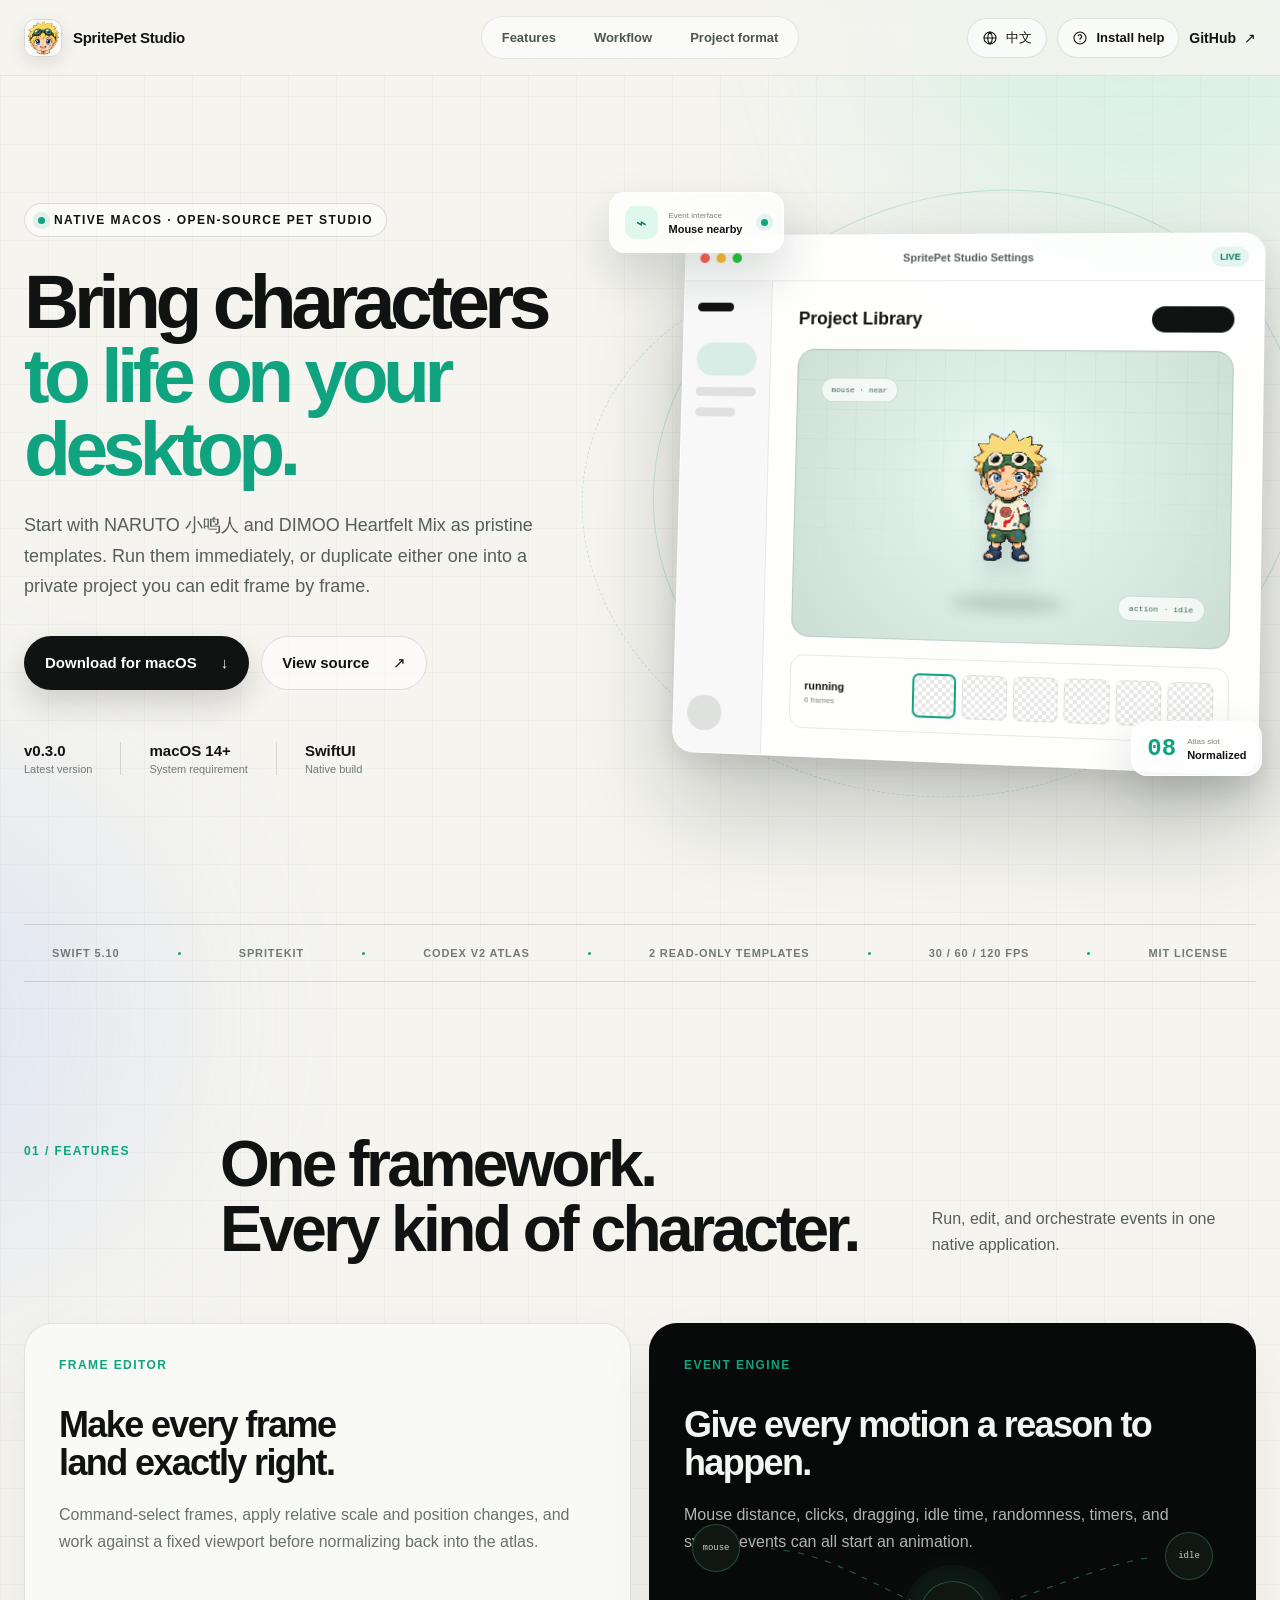
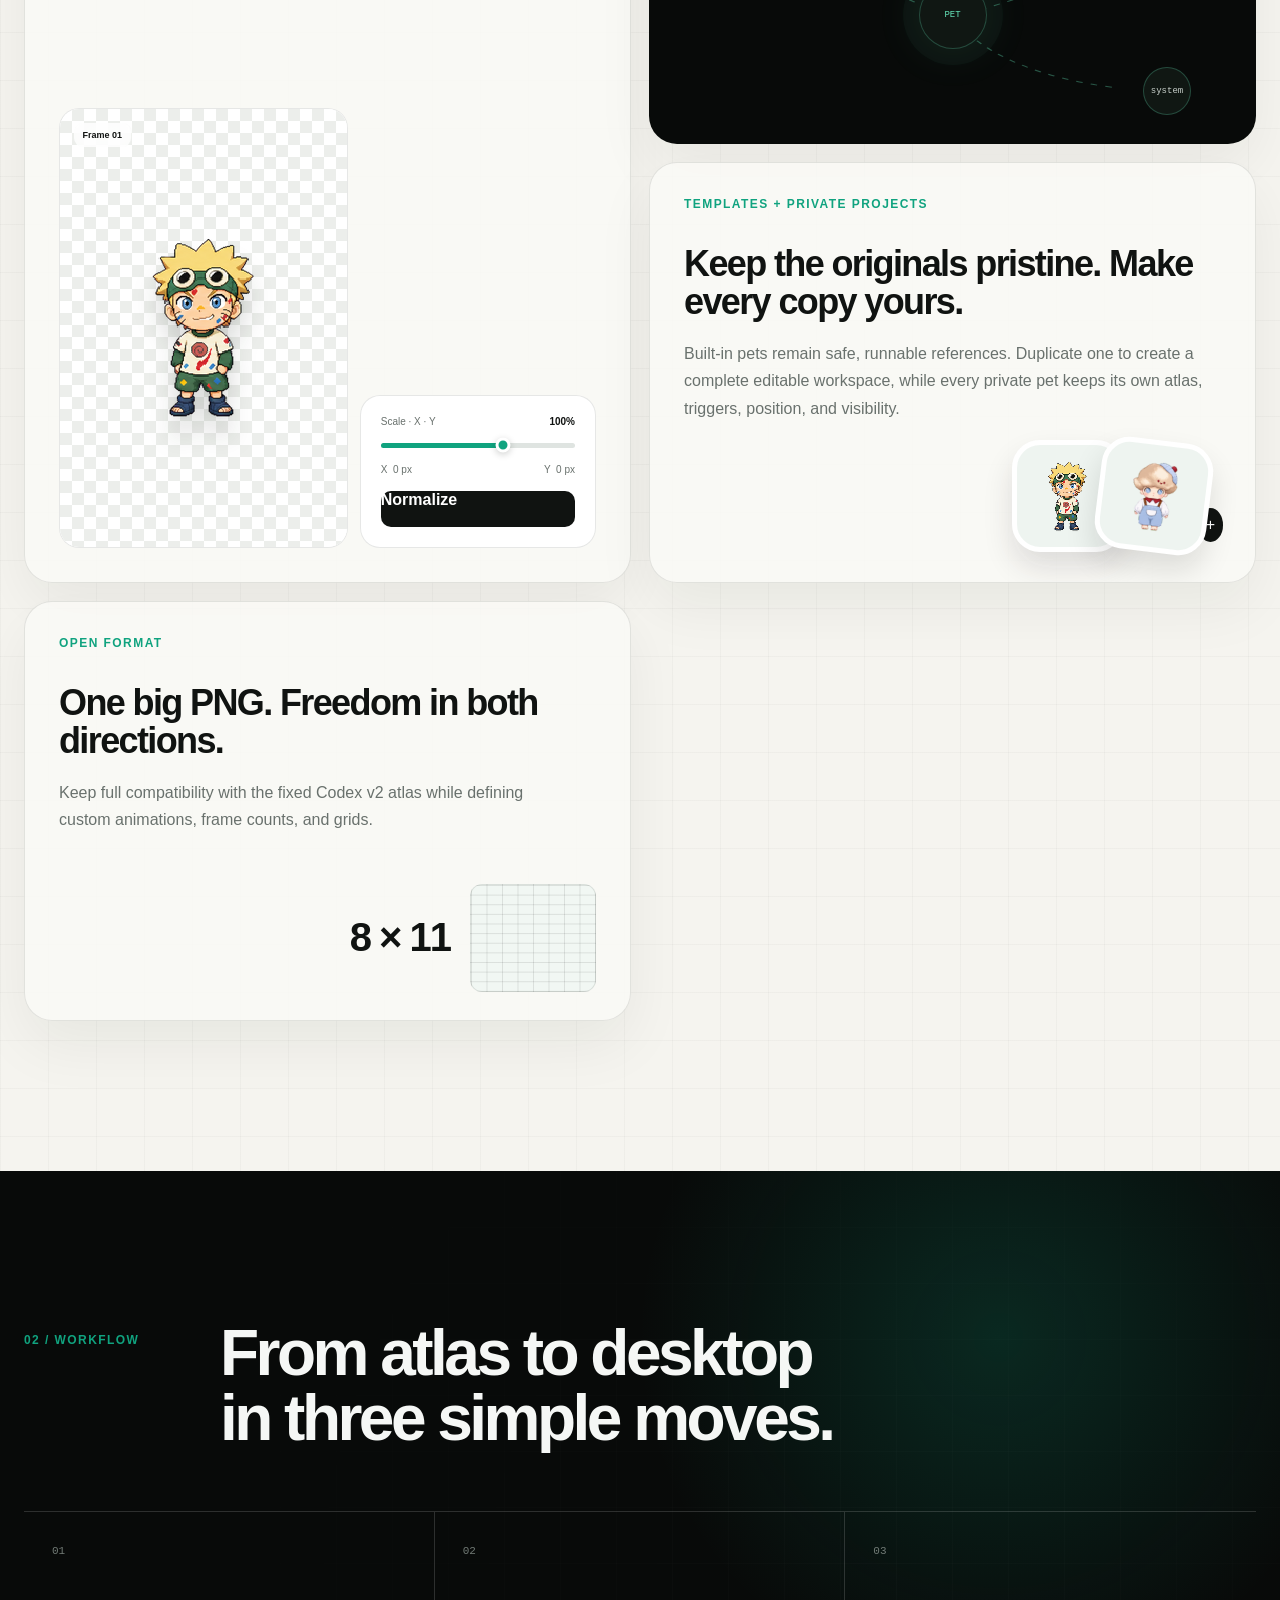
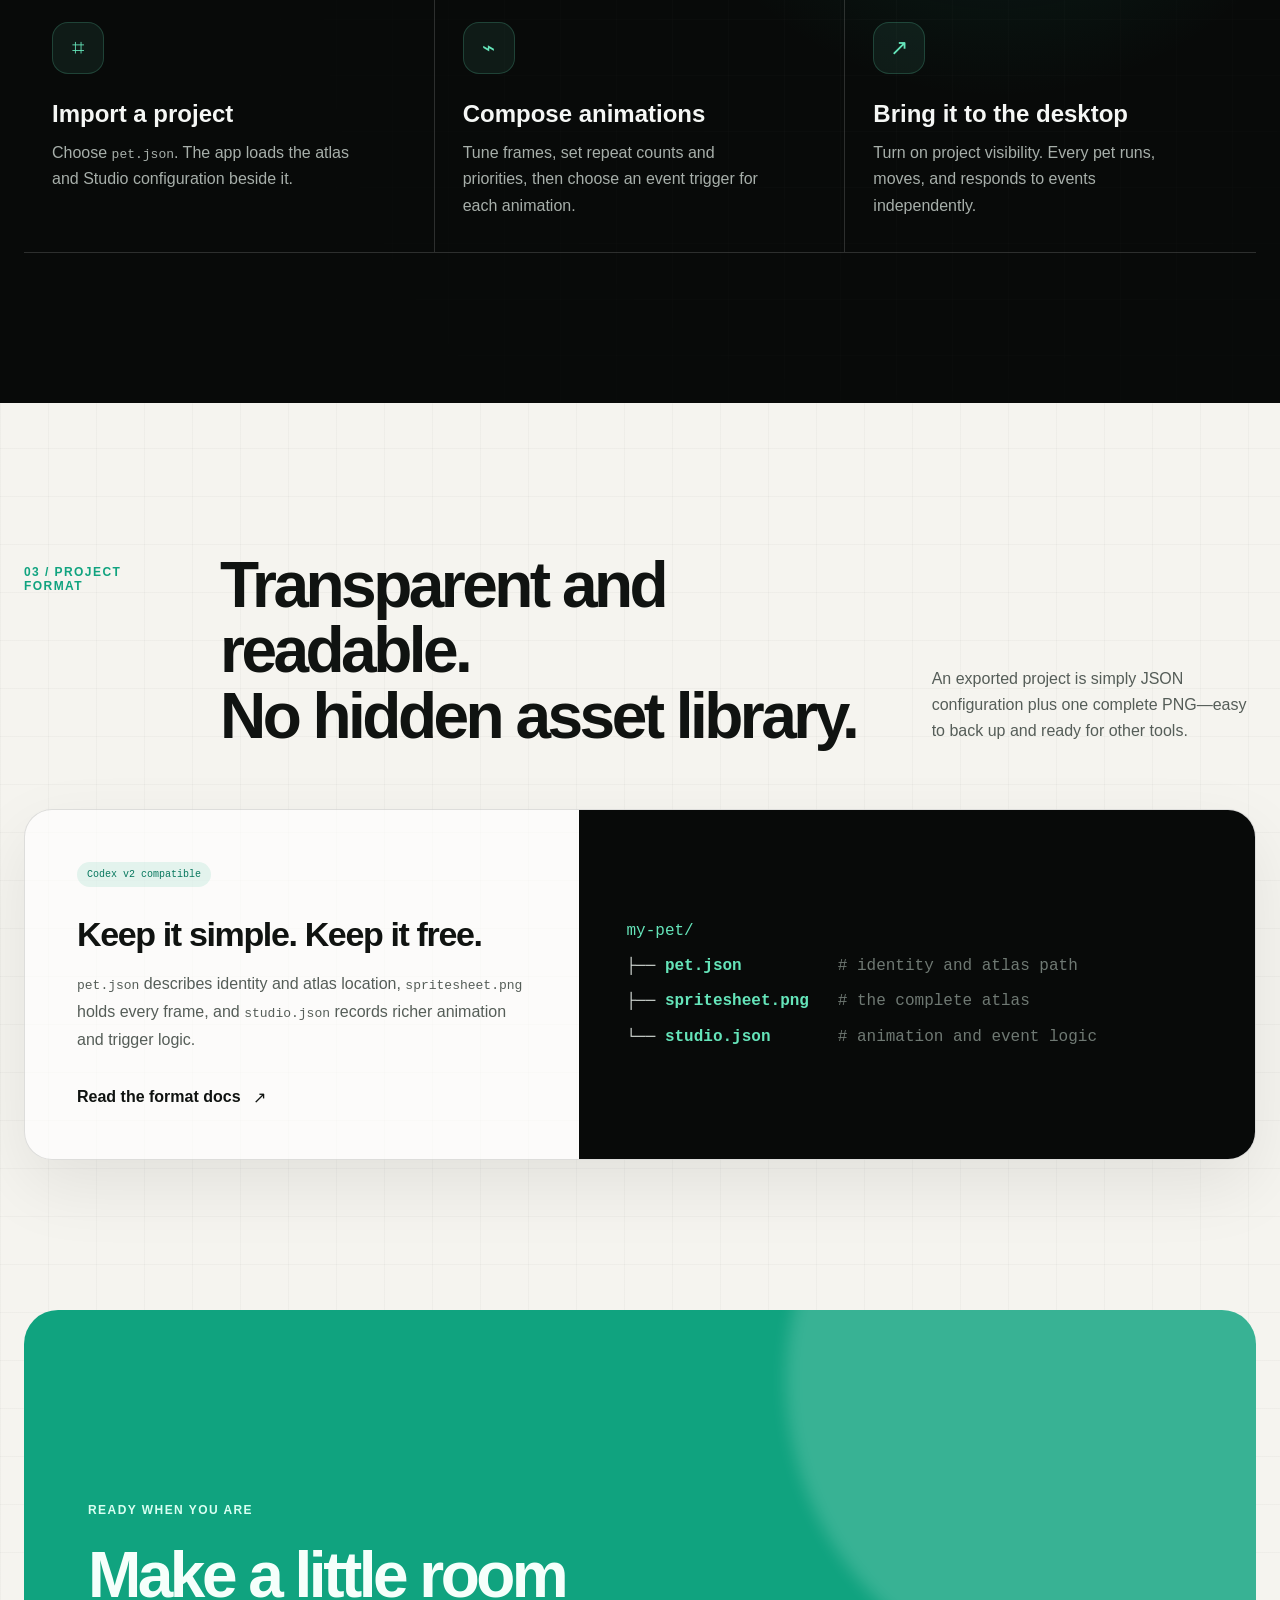
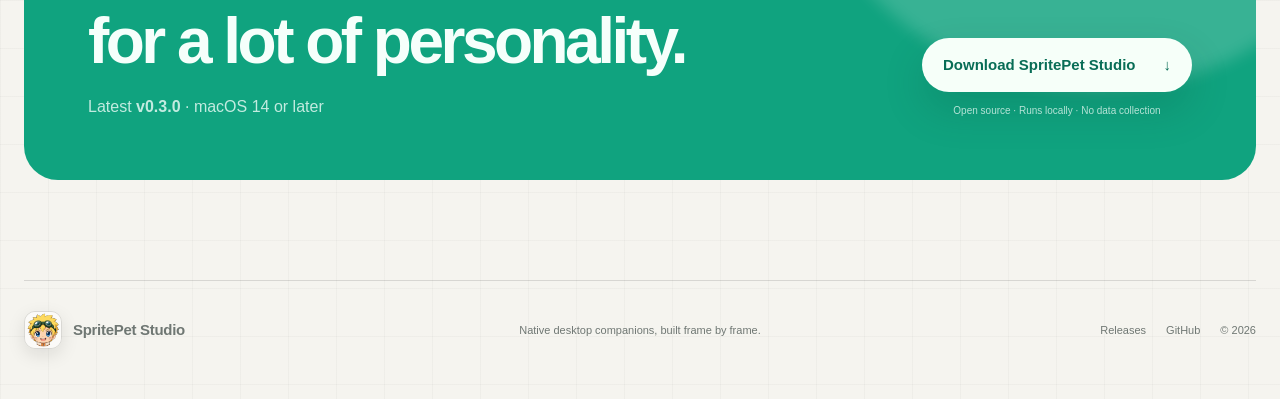
==== commit 0432532e: "Separate built-in templates from private projects" ====
--- a/site/index.html
+++ b/site/index.html
@@ -70,7 +70,7 @@
             <span data-i18n="heroEyebrow">Native macOS · Open-source pet studio</span>
           </div>
           <h1 data-i18n-html="heroTitle">Bring characters<br /><em>to life on your desktop.</em></h1>
-          <p class="hero-lede" data-i18n="heroLede">Start with NARUTO 小鸣人 and DIMOO Heartfelt Mix already in your library. Edit every frame, compose any animation, and connect mouse or system events.</p>
+          <p class="hero-lede" data-i18n="heroLede">Start with NARUTO 小鸣人 and DIMOO Heartfelt Mix as pristine templates. Run them immediately, or duplicate either one into a private project you can edit frame by frame.</p>
           <div class="hero-actions">
             <a
               class="button button-primary"
@@ -92,7 +92,7 @@
           </div>
           <div class="hero-meta" aria-label="Application information" data-i18n-aria="appInfo">
             <div>
-              <strong data-version>v0.2.1</strong>
+              <strong data-version>v0.3.0</strong>
               <span data-i18n="latestVersion">Latest version</span>
             </div>
             <div>
@@ -169,7 +169,7 @@
         <i></i>
         <span data-i18n="codexAtlas">Codex v2 atlas</span>
         <i></i>
-        <span data-i18n="includedProjects">2 included projects</span>
+        <span data-i18n="includedProjects">2 read-only templates</span>
         <i></i>
         <span>30 / 60 / 120 FPS</span>
         <i></i>
@@ -221,9 +221,9 @@
           </article>
 
           <article class="bento reveal">
-            <div class="card-kicker" data-i18n="multiProject">Multi-project</div>
-            <h3 data-i18n="multiTitle">One companion, two, or a whole crew.</h3>
-            <p data-i18n="multiDesc">NARUTO 小鸣人 and DIMOO Heartfelt Mix arrive as complete projects, while every additional pet keeps its own atlas, triggers, position, and visibility.</p>
+            <div class="card-kicker" data-i18n="multiProject">Templates + private projects</div>
+            <h3 data-i18n="multiTitle">Keep the originals pristine. Make every copy yours.</h3>
+            <p data-i18n="multiDesc">Built-in pets remain safe, runnable references. Duplicate one to create a complete editable workspace, while every private pet keeps its own atlas, triggers, position, and visibility.</p>
             <div class="pet-stack" aria-hidden="true">
               <span><img src="assets/naruto-idle.png" alt="" /></span>
               <span><img src="assets/dimoo-idle.png" alt="" /></span>
@@ -302,7 +302,7 @@
           <span class="section-index" data-i18n="ready">Ready when you are</span>
           <h2 data-i18n-html="downloadTitle">Make a little room<br />for a lot of personality.</h2>
           <p>
-            <span data-i18n="latestInline">Latest</span> <strong data-version>v0.2.1</strong> · <span data-i18n="macRequirement">macOS 14 or later</span>
+            <span data-i18n="latestInline">Latest</span> <strong data-version>v0.3.0</strong> · <span data-i18n="macRequirement">macOS 14 or later</span>
             <span data-size></span>
           </p>
         </div>
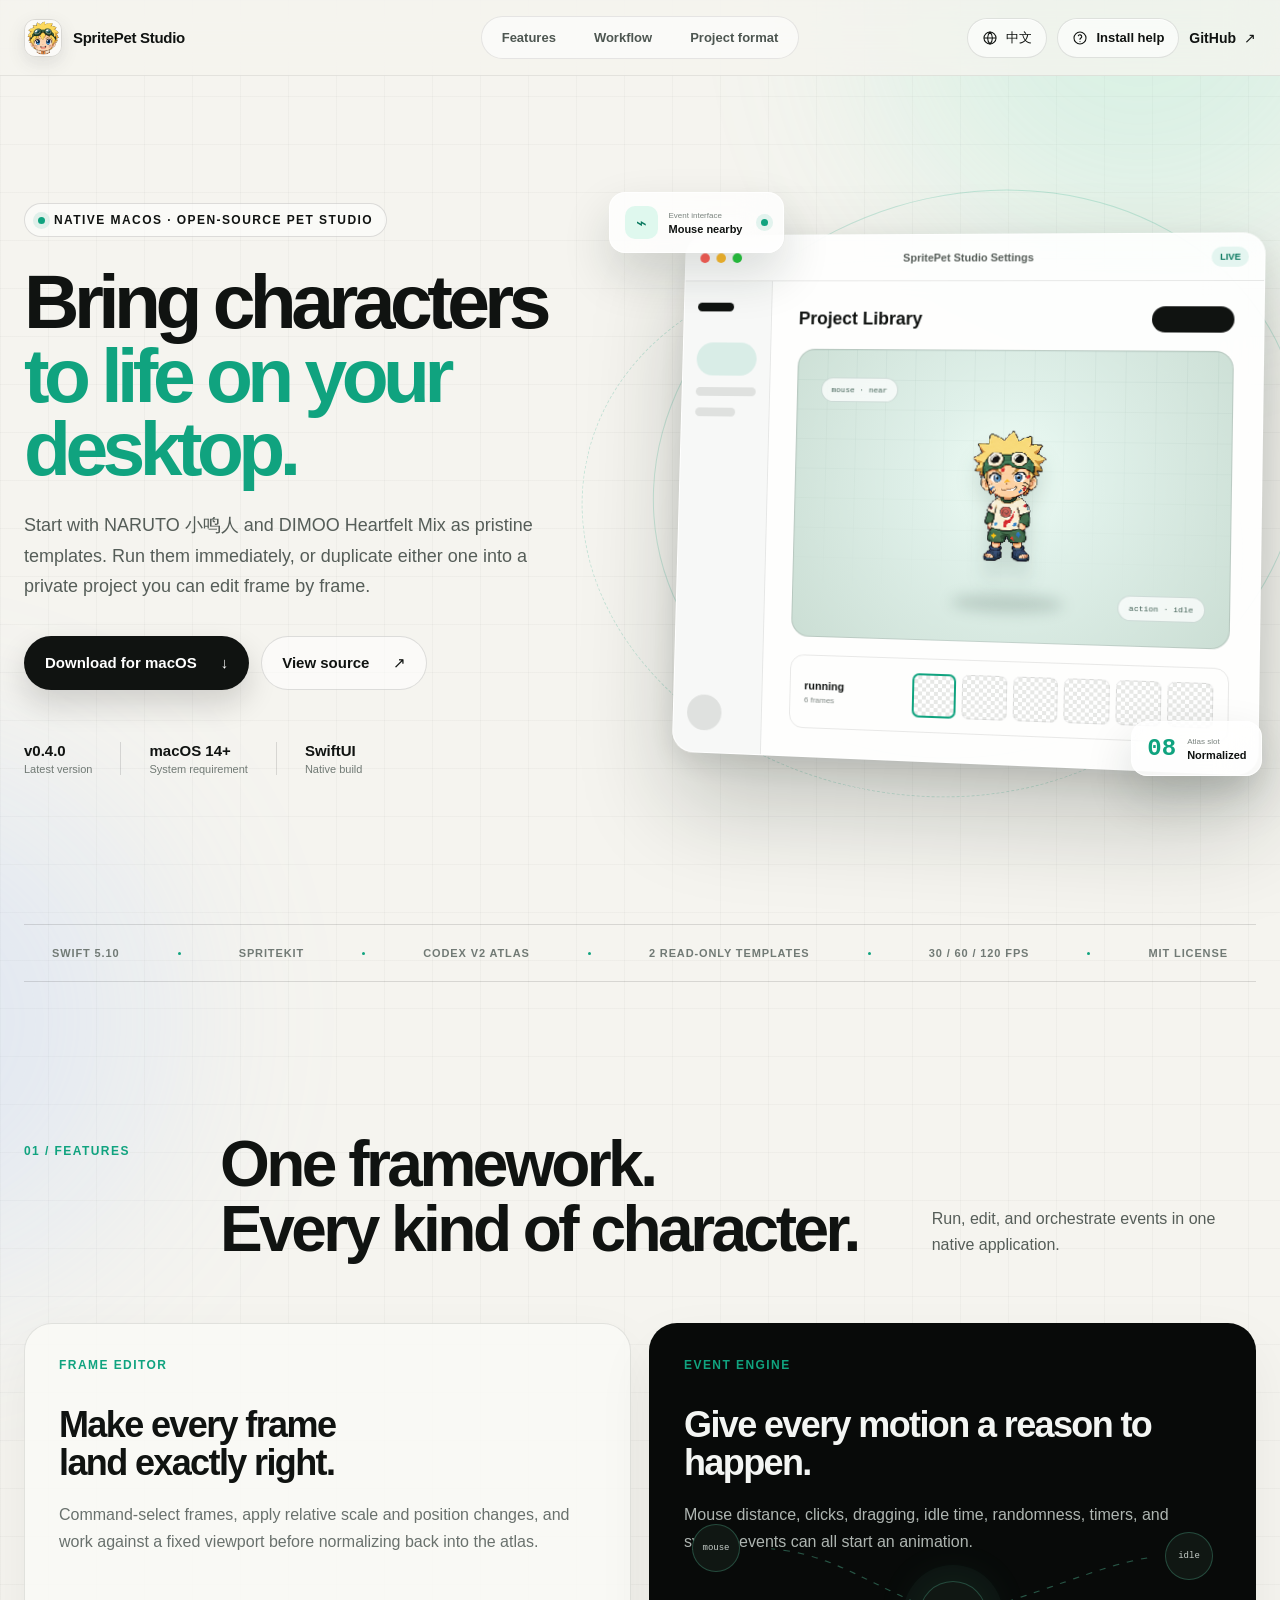
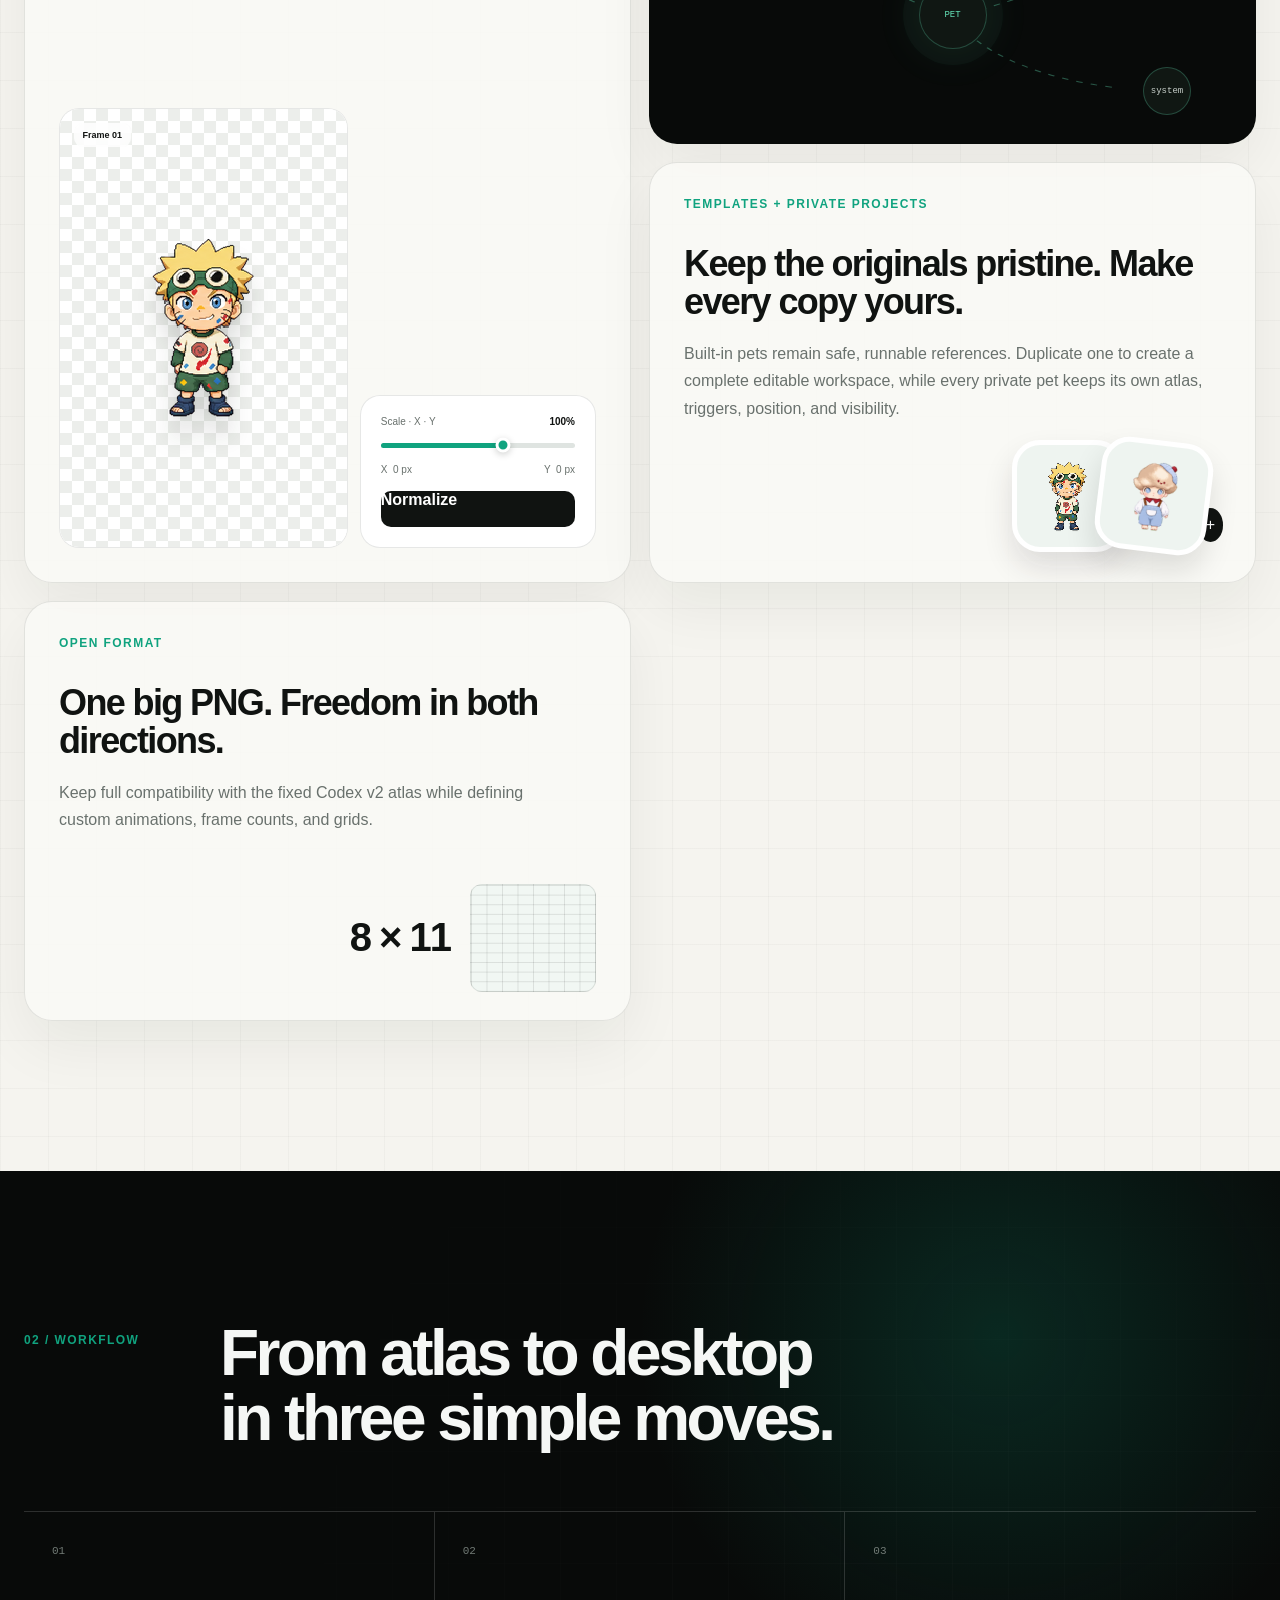
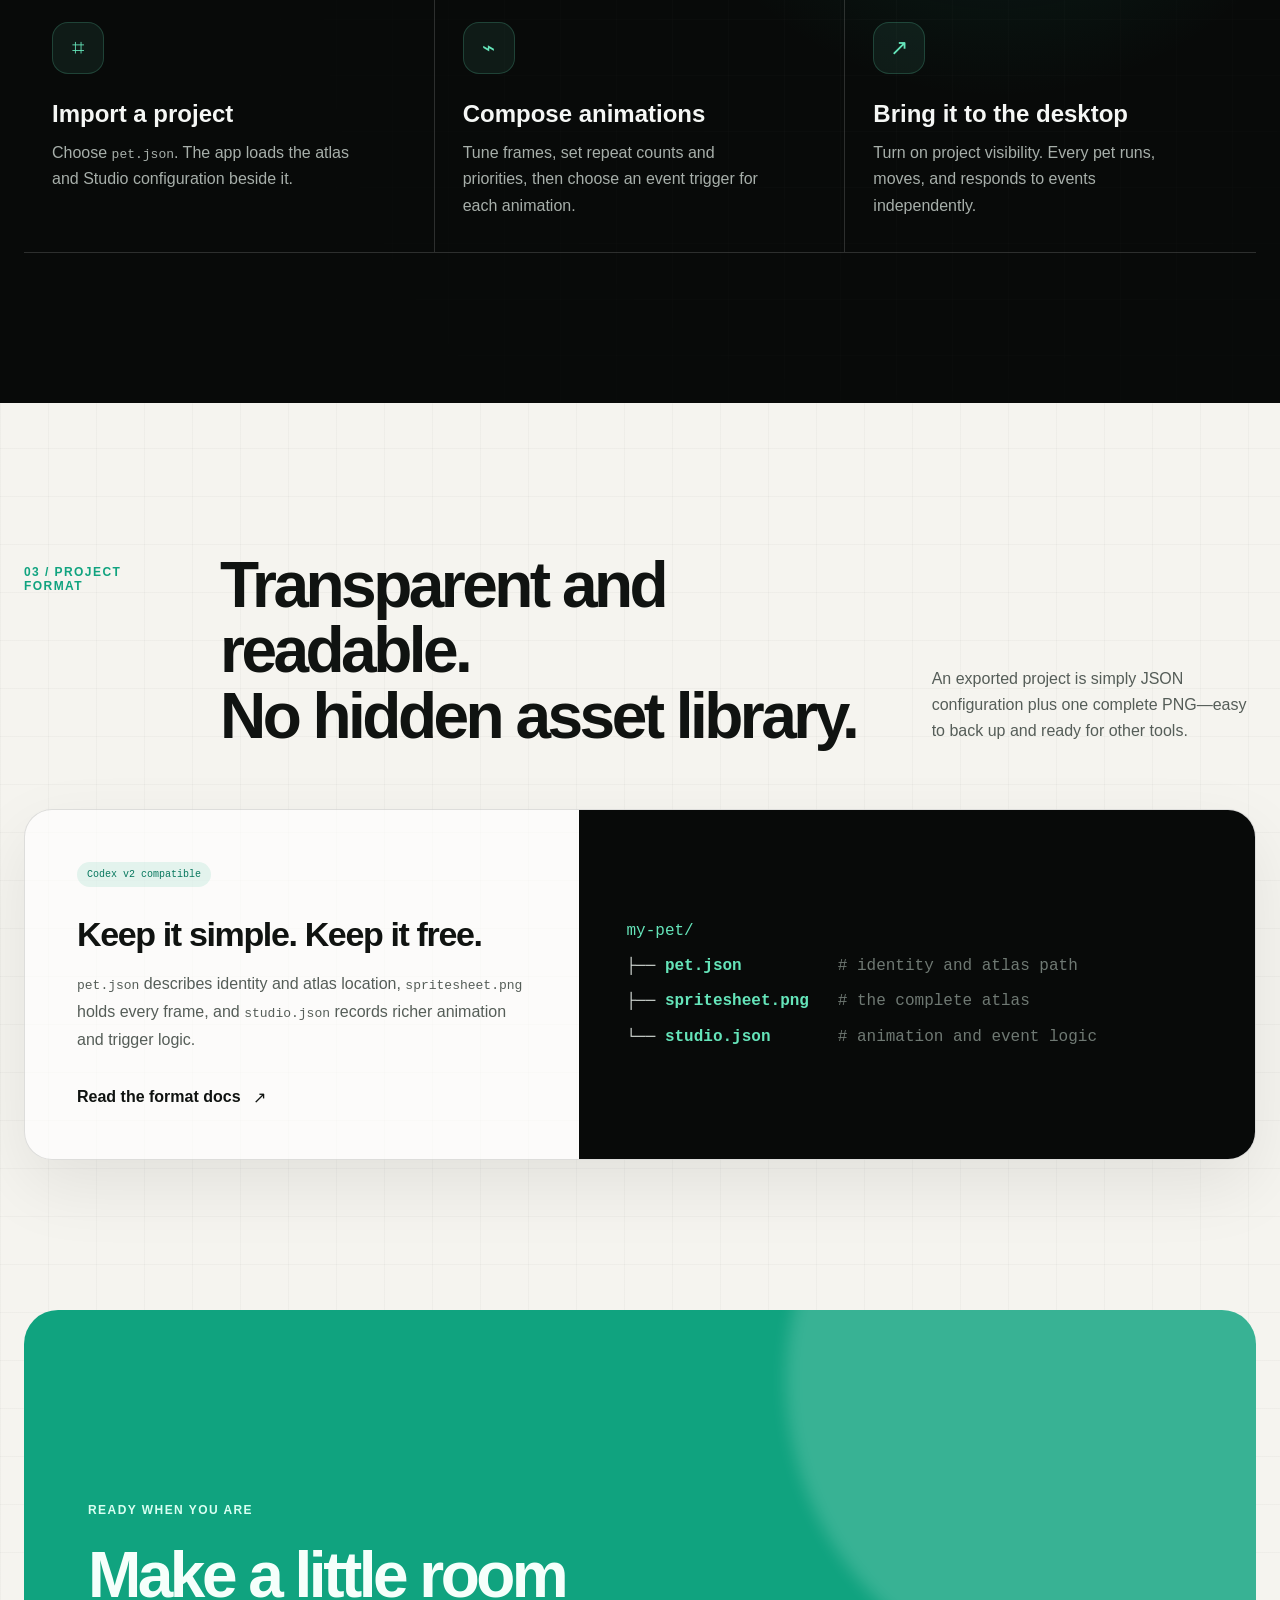
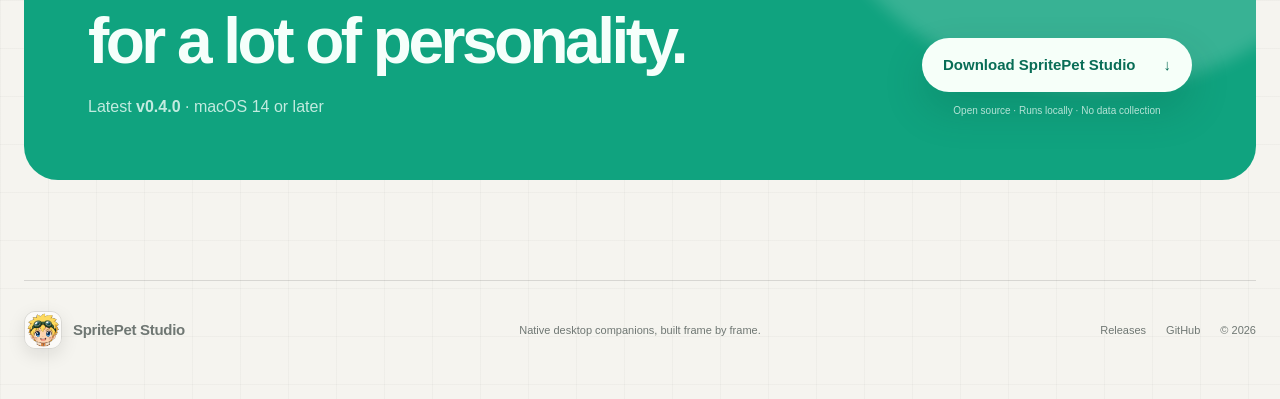
==== commit 257ea0d7: "Release SpritePet Studio v0.4.0" ====
--- a/site/index.html
+++ b/site/index.html
@@ -92,7 +92,7 @@
           </div>
           <div class="hero-meta" aria-label="Application information" data-i18n-aria="appInfo">
             <div>
-              <strong data-version>v0.3.0</strong>
+              <strong data-version>v0.4.0</strong>
               <span data-i18n="latestVersion">Latest version</span>
             </div>
             <div>
@@ -302,7 +302,7 @@
           <span class="section-index" data-i18n="ready">Ready when you are</span>
           <h2 data-i18n-html="downloadTitle">Make a little room<br />for a lot of personality.</h2>
           <p>
-            <span data-i18n="latestInline">Latest</span> <strong data-version>v0.3.0</strong> · <span data-i18n="macRequirement">macOS 14 or later</span>
+            <span data-i18n="latestInline">Latest</span> <strong data-version>v0.4.0</strong> · <span data-i18n="macRequirement">macOS 14 or later</span>
             <span data-size></span>
           </p>
         </div>
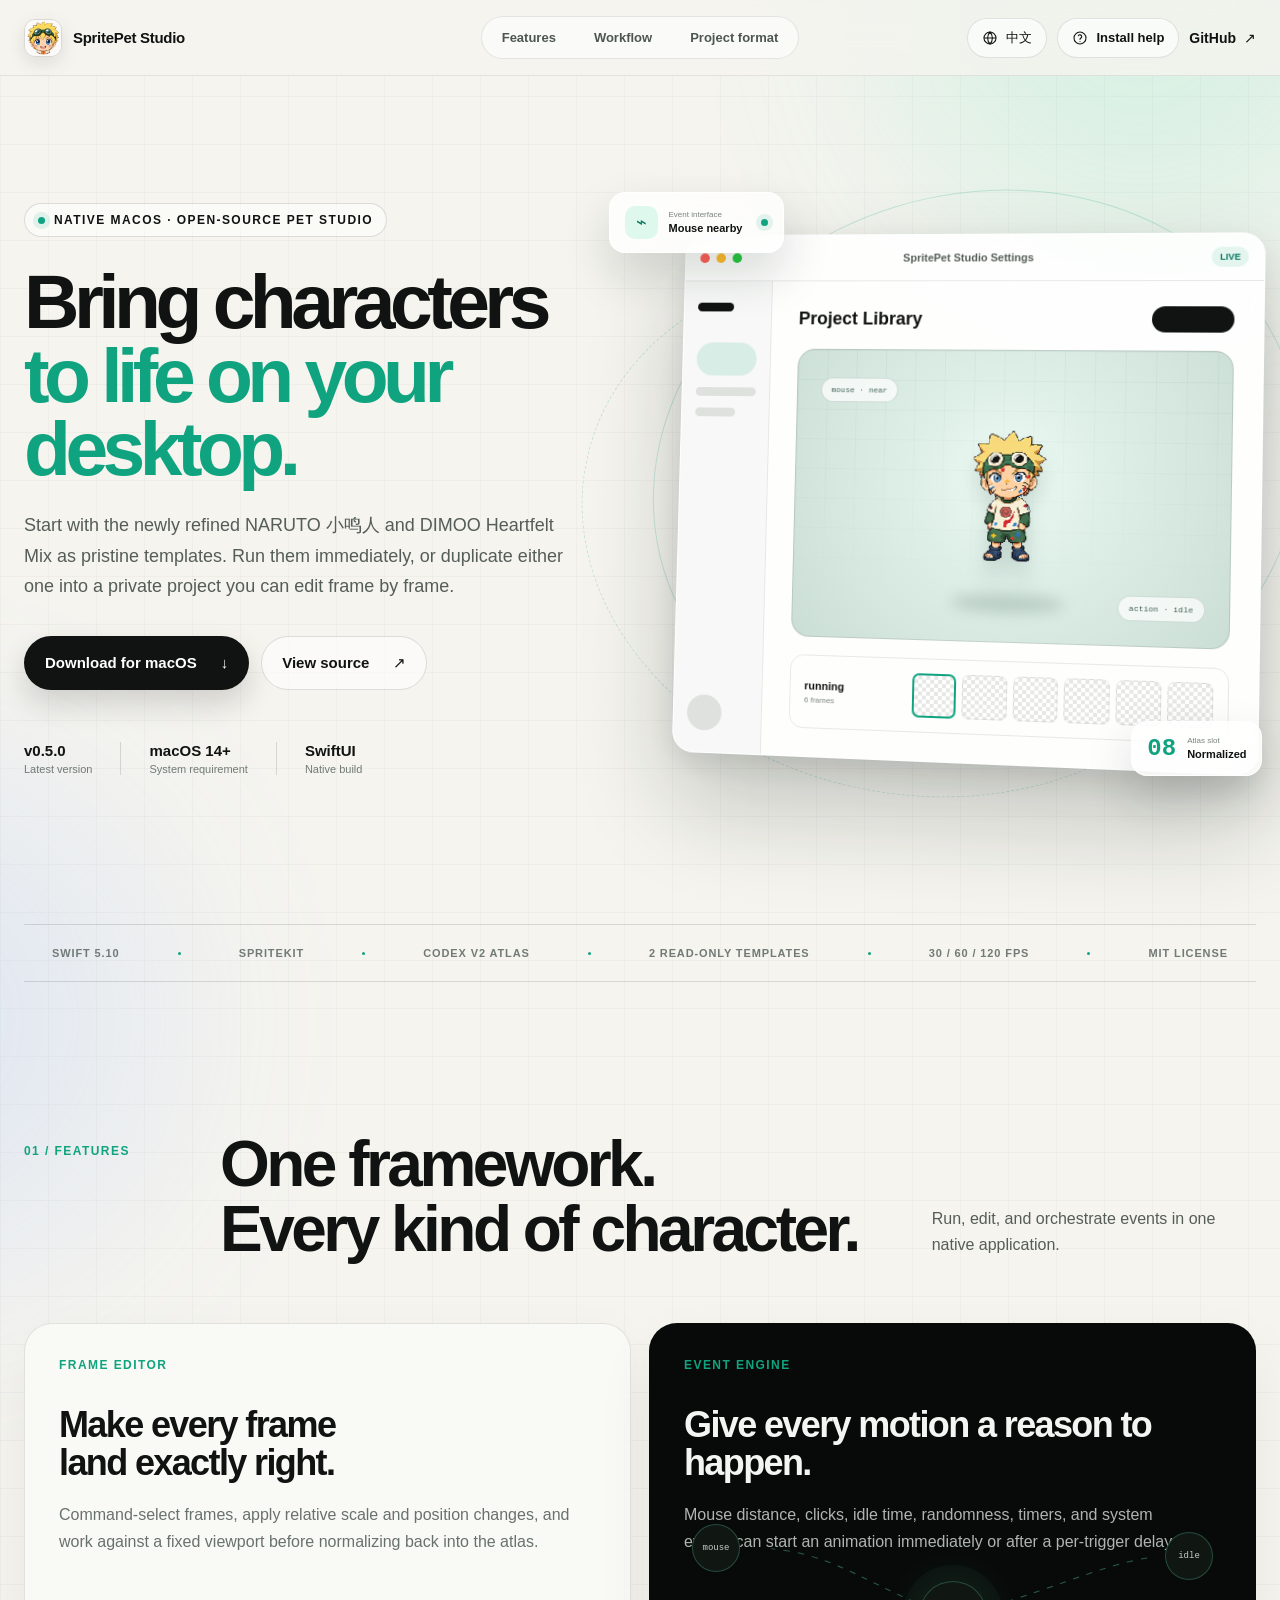
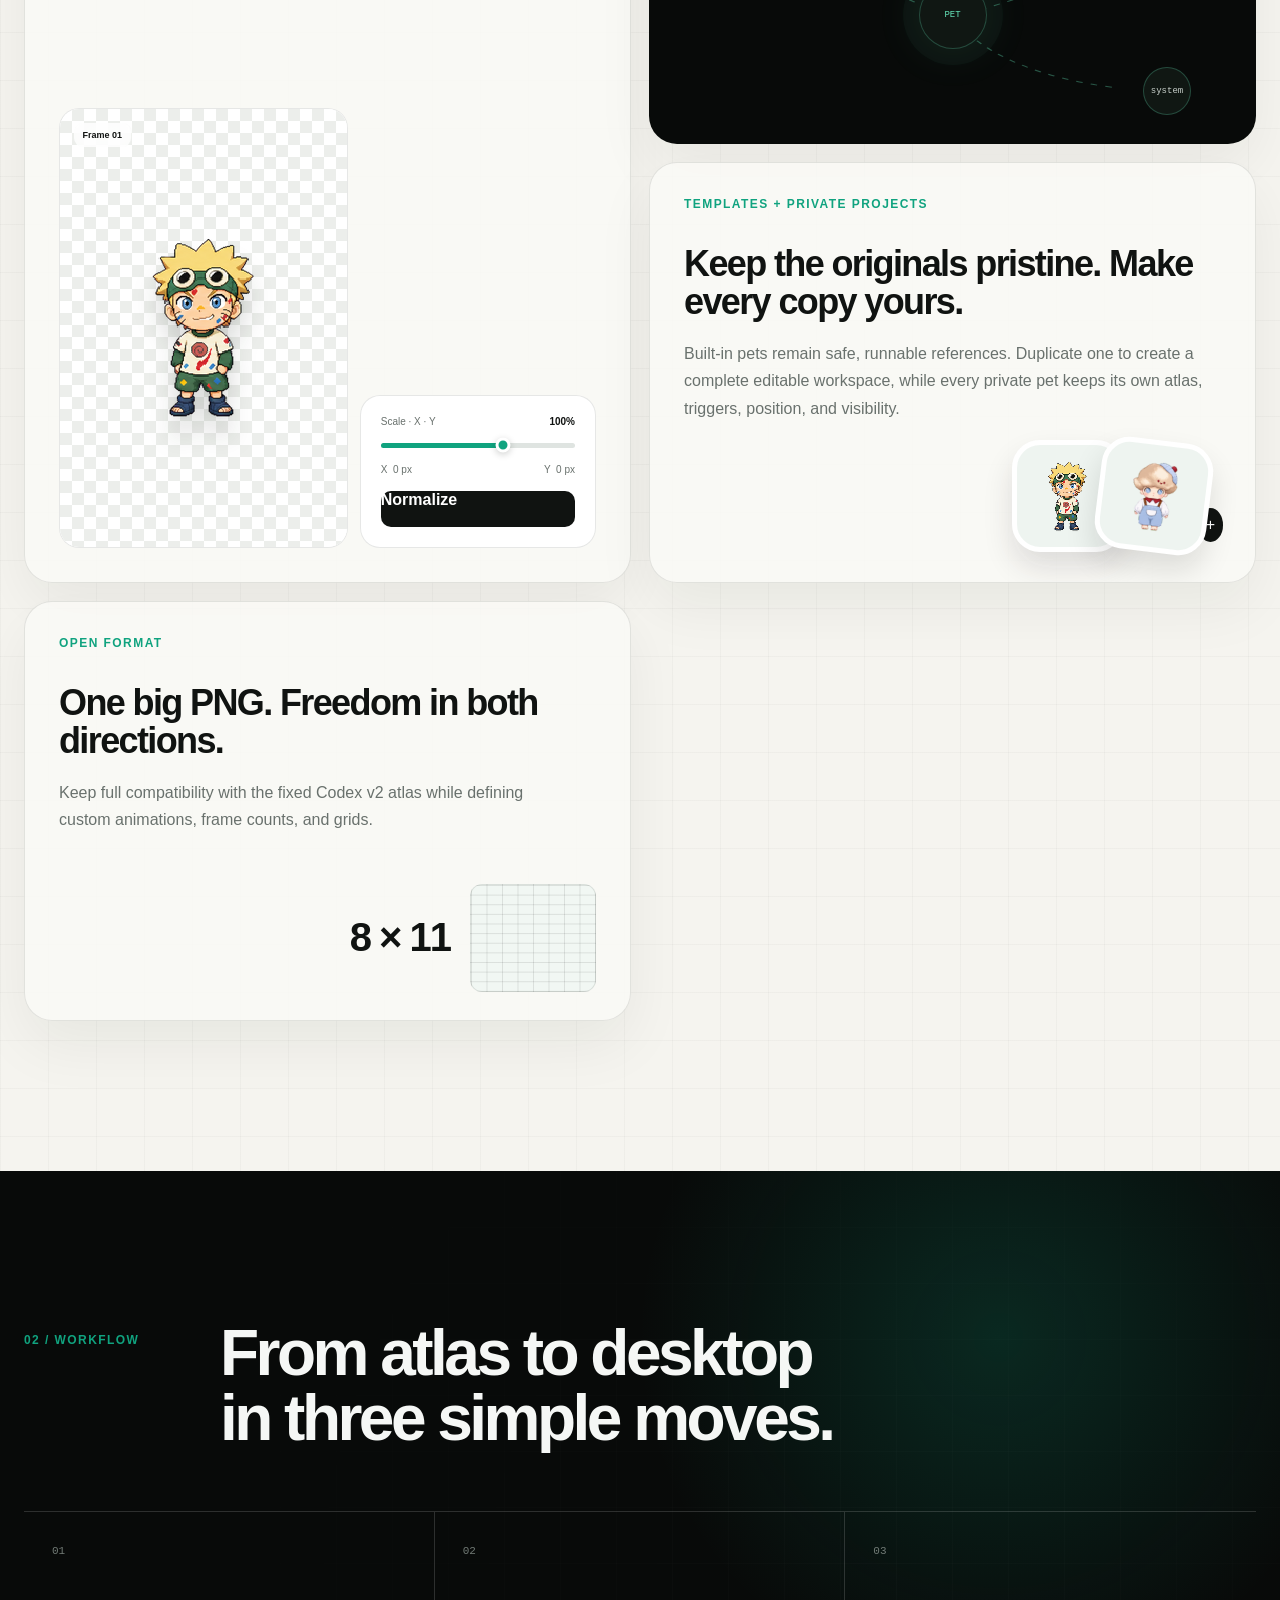
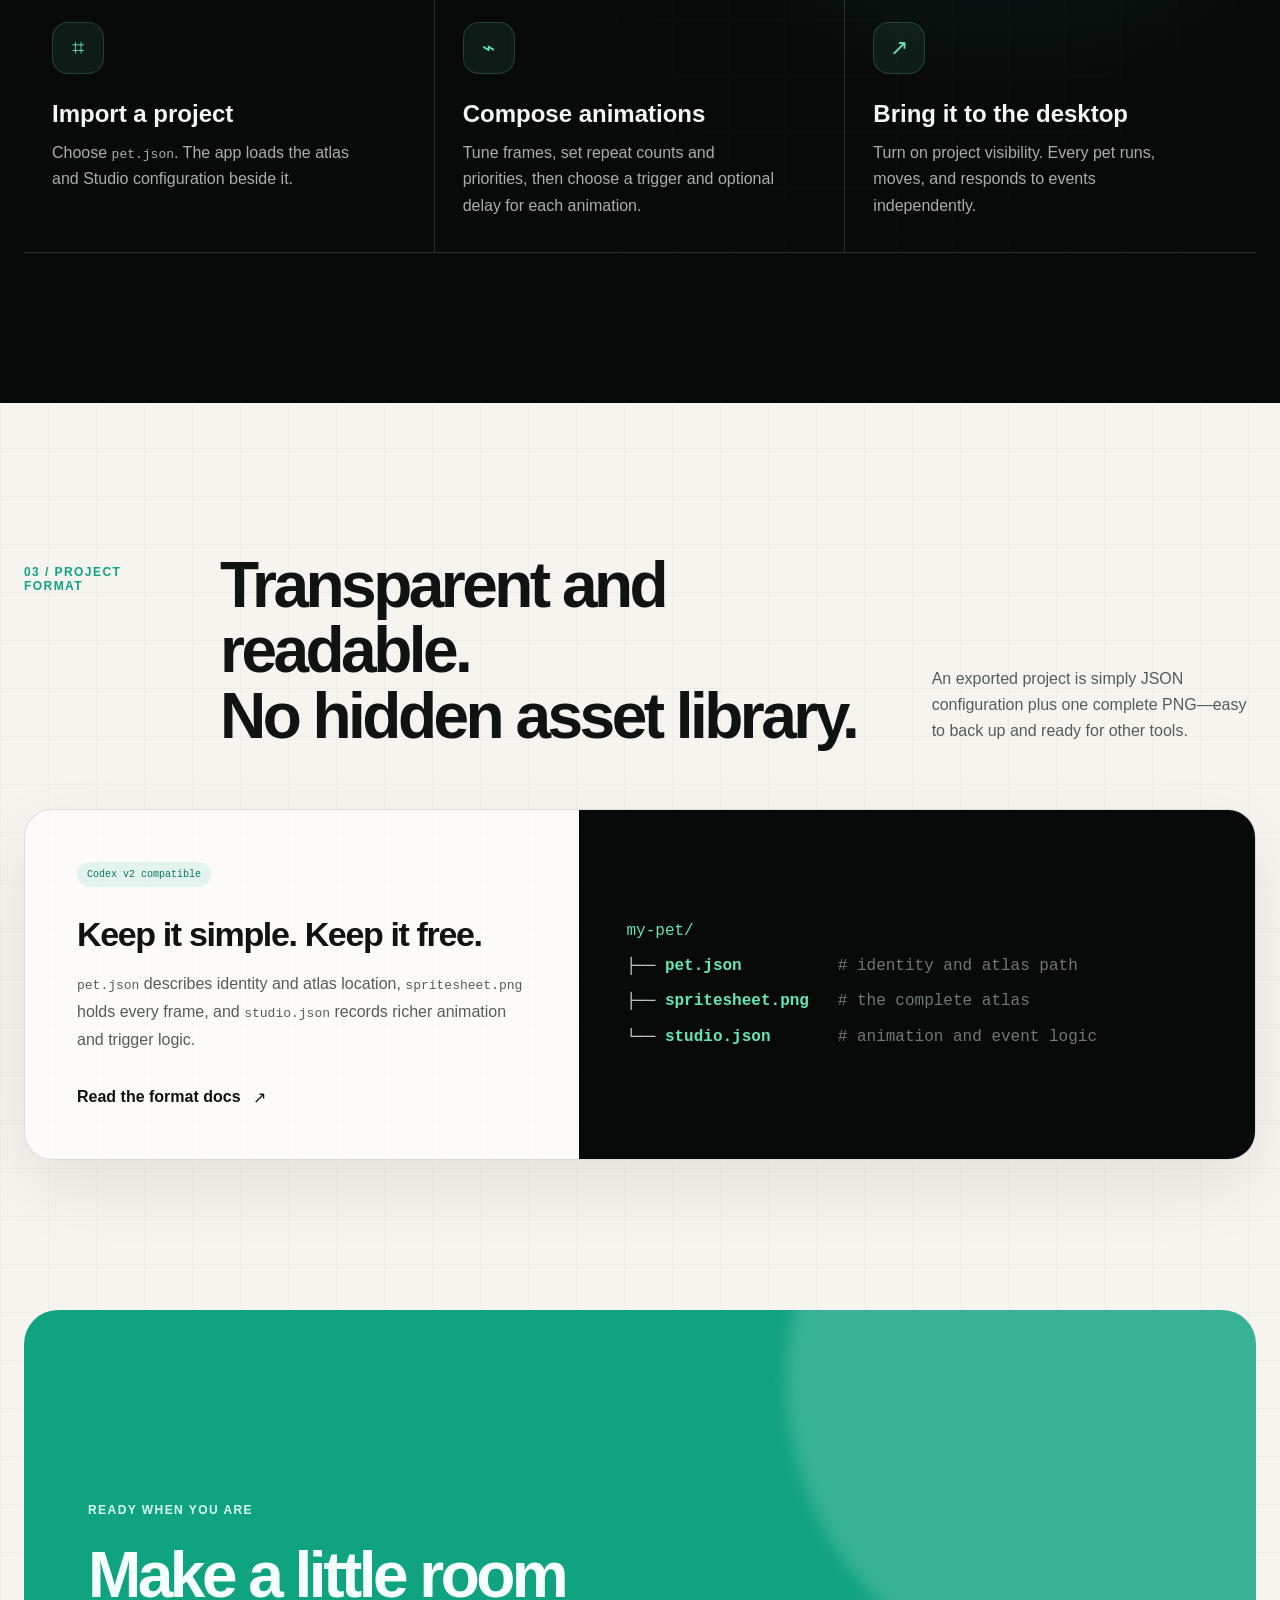
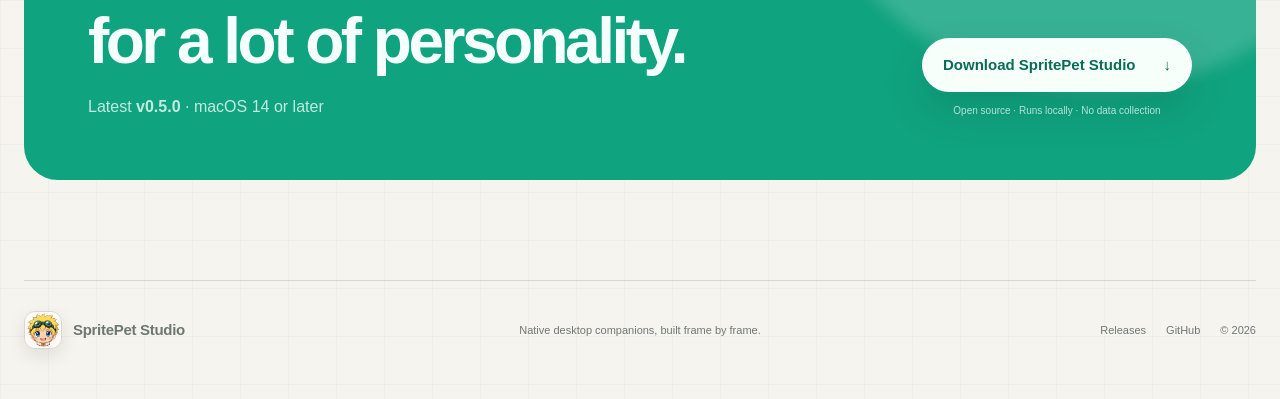
==== commit 7822dffa: "Release SpritePet Studio v0.5.0" ====
--- a/site/index.html
+++ b/site/index.html
@@ -70,7 +70,7 @@
             <span data-i18n="heroEyebrow">Native macOS · Open-source pet studio</span>
           </div>
           <h1 data-i18n-html="heroTitle">Bring characters<br /><em>to life on your desktop.</em></h1>
-          <p class="hero-lede" data-i18n="heroLede">Start with NARUTO 小鸣人 and DIMOO Heartfelt Mix as pristine templates. Run them immediately, or duplicate either one into a private project you can edit frame by frame.</p>
+          <p class="hero-lede" data-i18n="heroLede">Start with the newly refined NARUTO 小鸣人 and DIMOO Heartfelt Mix as pristine templates. Run them immediately, or duplicate either one into a private project you can edit frame by frame.</p>
           <div class="hero-actions">
             <a
               class="button button-primary"
@@ -92,7 +92,7 @@
           </div>
           <div class="hero-meta" aria-label="Application information" data-i18n-aria="appInfo">
             <div>
-              <strong data-version>v0.4.0</strong>
+              <strong data-version>v0.5.0</strong>
               <span data-i18n="latestVersion">Latest version</span>
             </div>
             <div>
@@ -206,7 +206,7 @@
           <article class="bento bento-dark reveal" data-delay="1">
             <div class="card-kicker" data-i18n="eventEngine">Event engine</div>
             <h3 data-i18n="eventTitle">Give every motion a reason to happen.</h3>
-            <p data-i18n="eventDesc">Mouse distance, clicks, dragging, idle time, randomness, timers, and system events can all start an animation.</p>
+            <p data-i18n="eventDesc">Mouse distance, clicks, idle time, randomness, timers, and system events can start an animation immediately or after a per-trigger delay.</p>
             <div class="signal-map" aria-hidden="true">
               <span class="signal-core" data-i18n="pet">PET</span>
               <span class="signal-node node-a" data-i18n="mouse">mouse</span>
@@ -260,7 +260,7 @@
               <span>02</span>
               <div class="step-icon">⌁</div>
               <h3 data-i18n="composeTitle">Compose animations</h3>
-              <p data-i18n="composeDesc">Tune frames, set repeat counts and priorities, then choose an event trigger for each animation.</p>
+              <p data-i18n="composeDesc">Tune frames, set repeat counts and priorities, then choose a trigger and optional delay for each animation.</p>
             </article>
             <article class="step reveal" data-delay="2">
               <span>03</span>
@@ -302,7 +302,7 @@
           <span class="section-index" data-i18n="ready">Ready when you are</span>
           <h2 data-i18n-html="downloadTitle">Make a little room<br />for a lot of personality.</h2>
           <p>
-            <span data-i18n="latestInline">Latest</span> <strong data-version>v0.4.0</strong> · <span data-i18n="macRequirement">macOS 14 or later</span>
+            <span data-i18n="latestInline">Latest</span> <strong data-version>v0.5.0</strong> · <span data-i18n="macRequirement">macOS 14 or later</span>
             <span data-size></span>
           </p>
         </div>
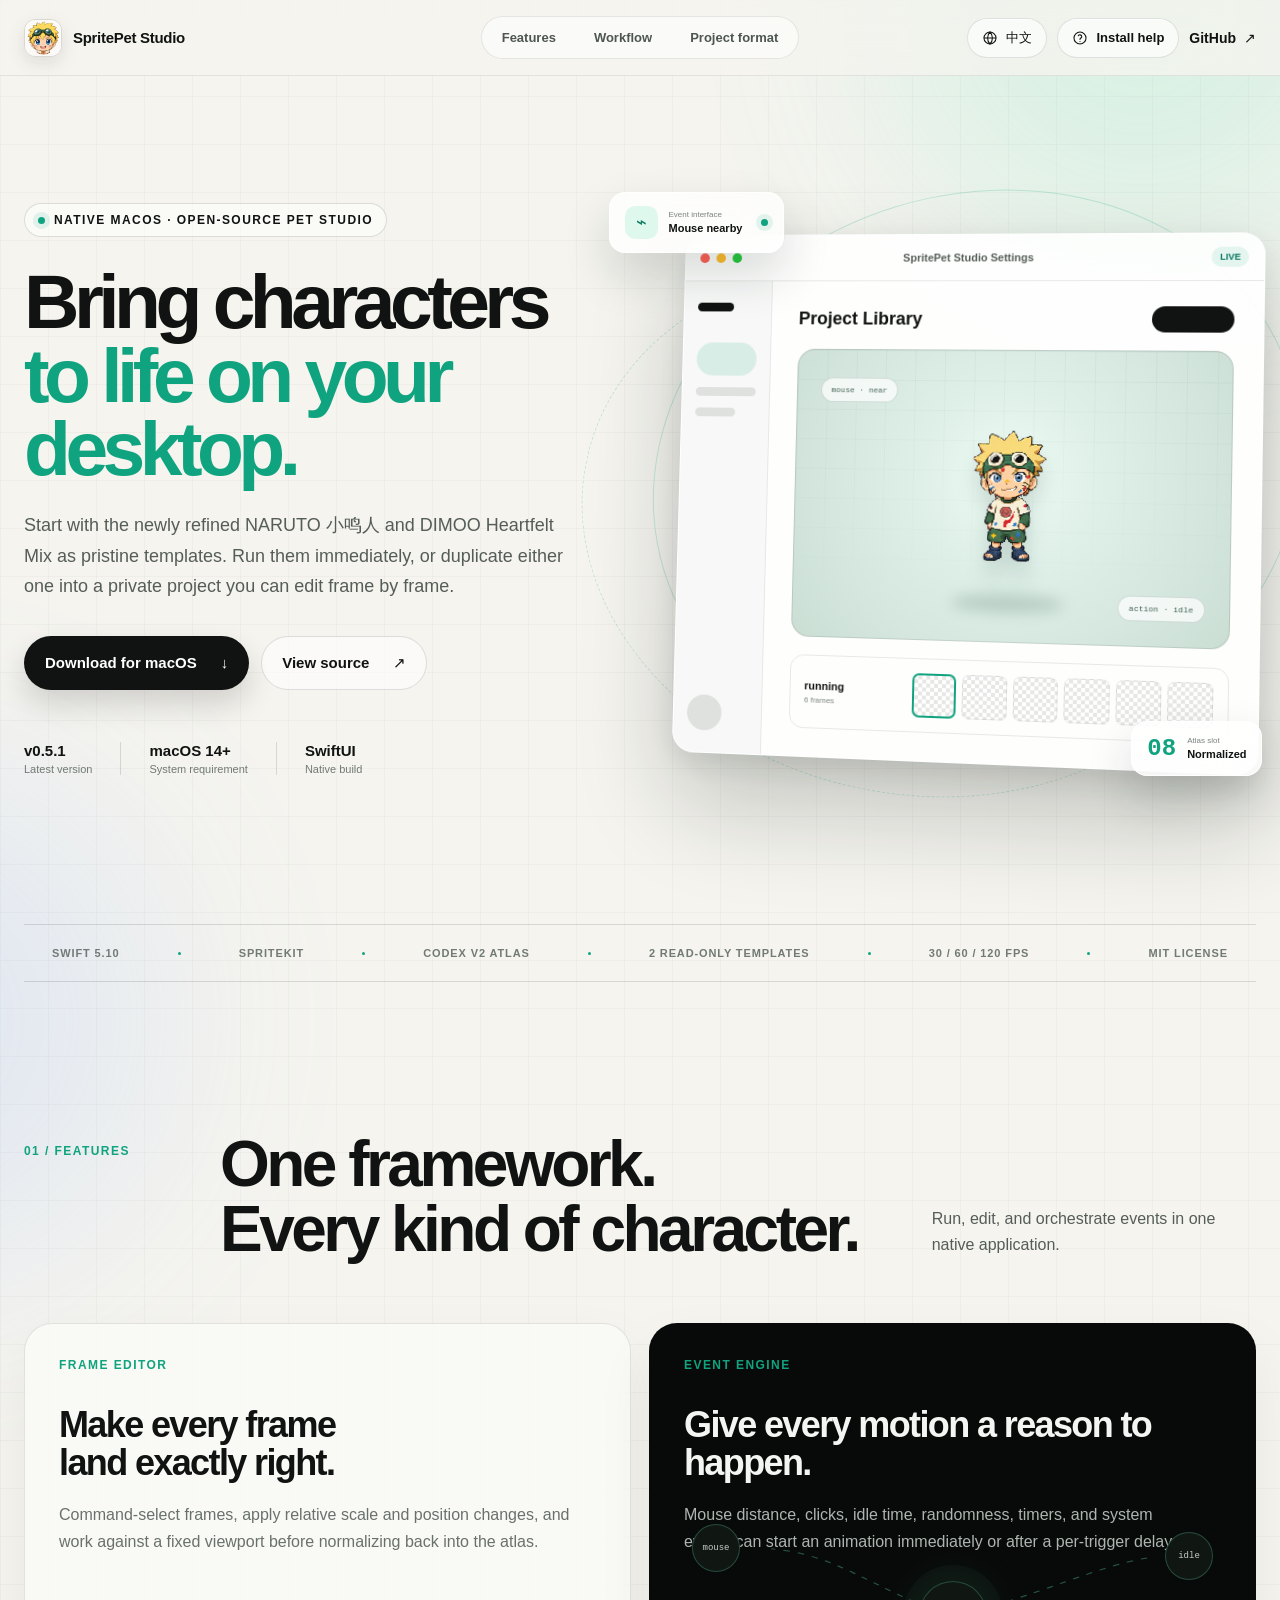
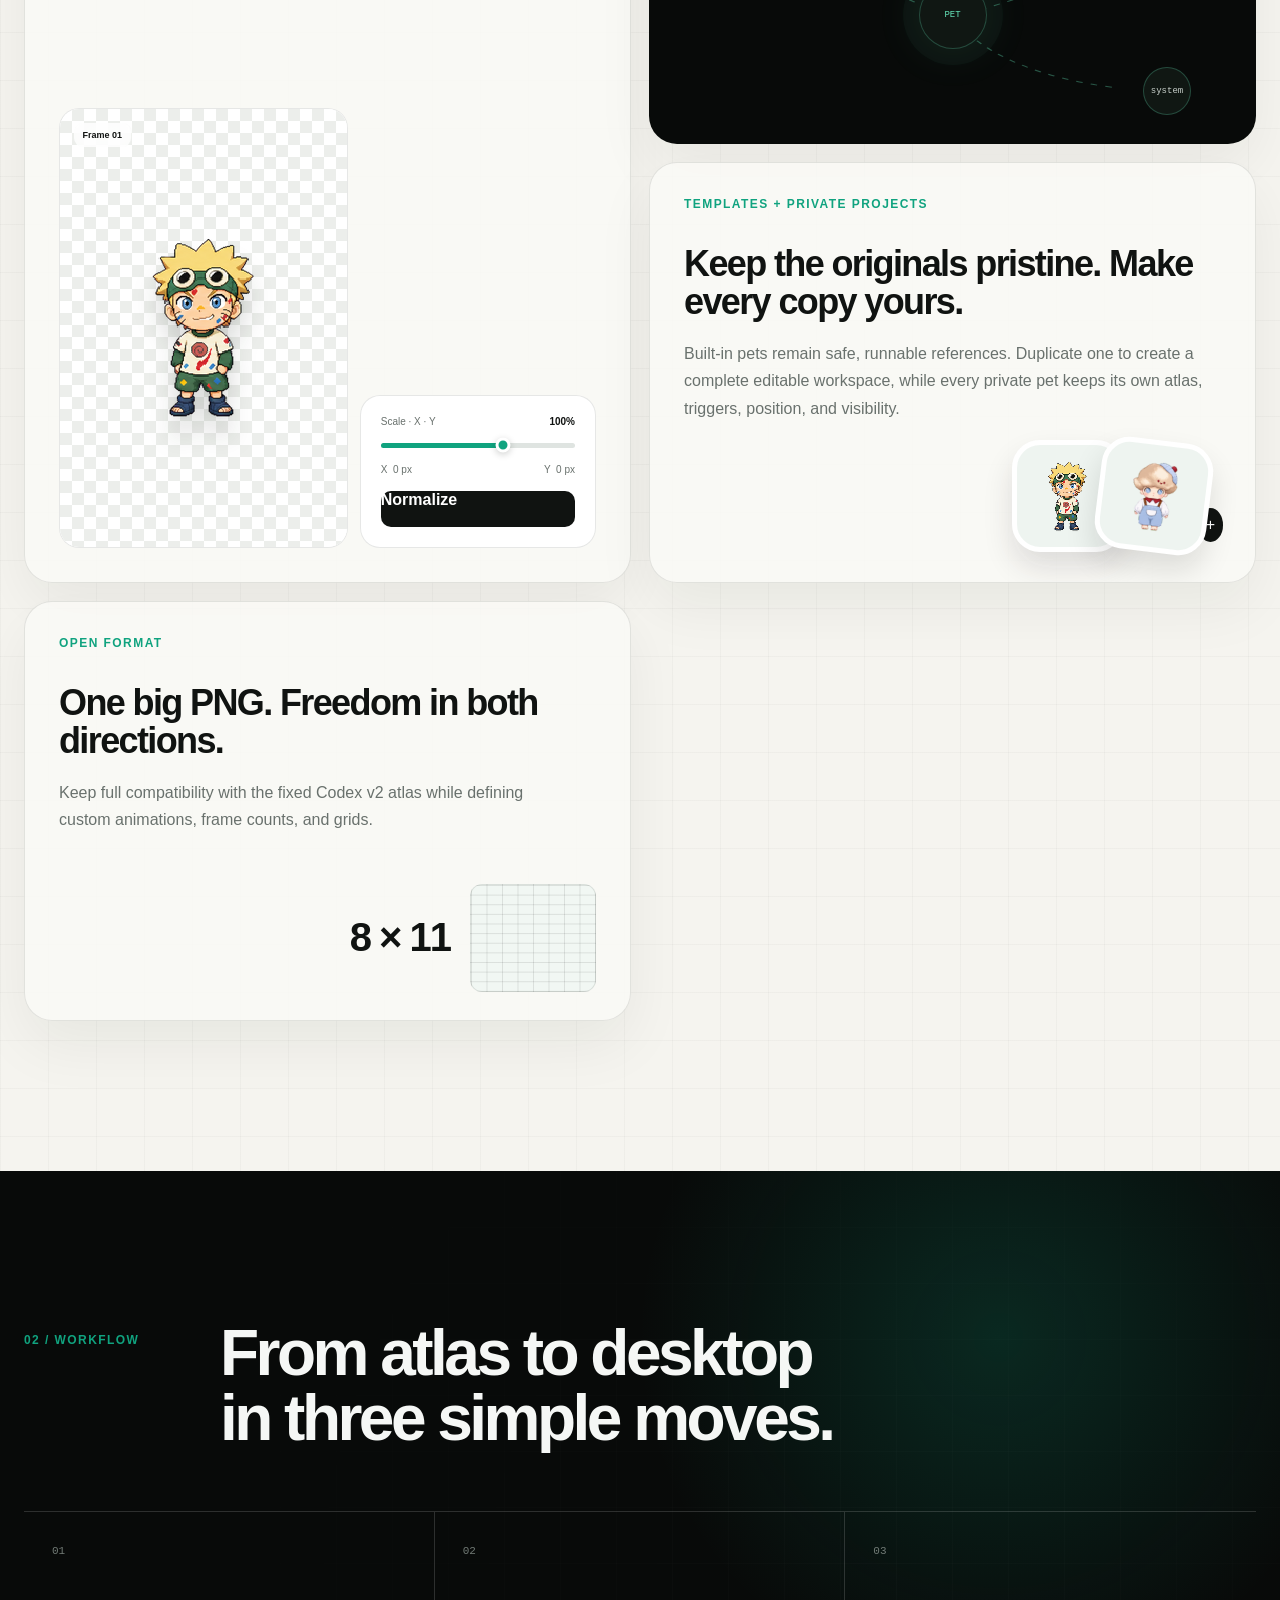
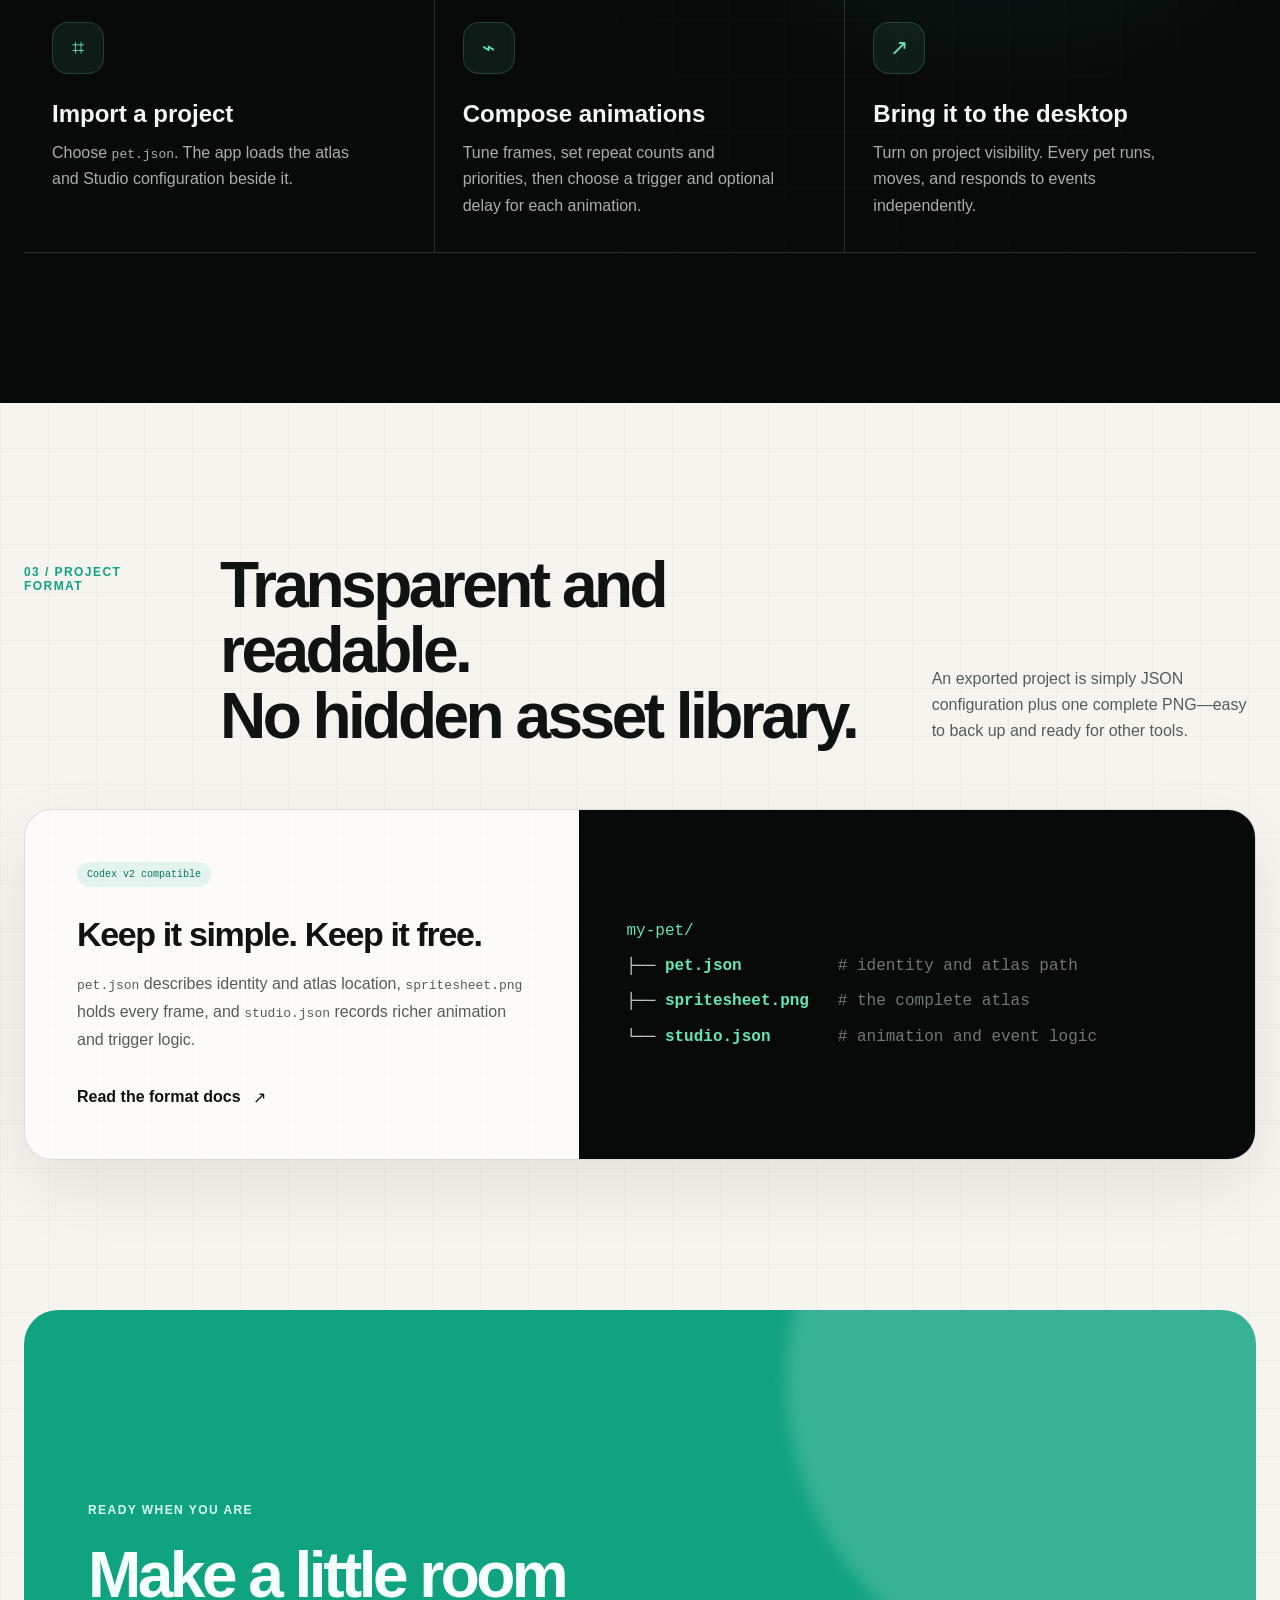
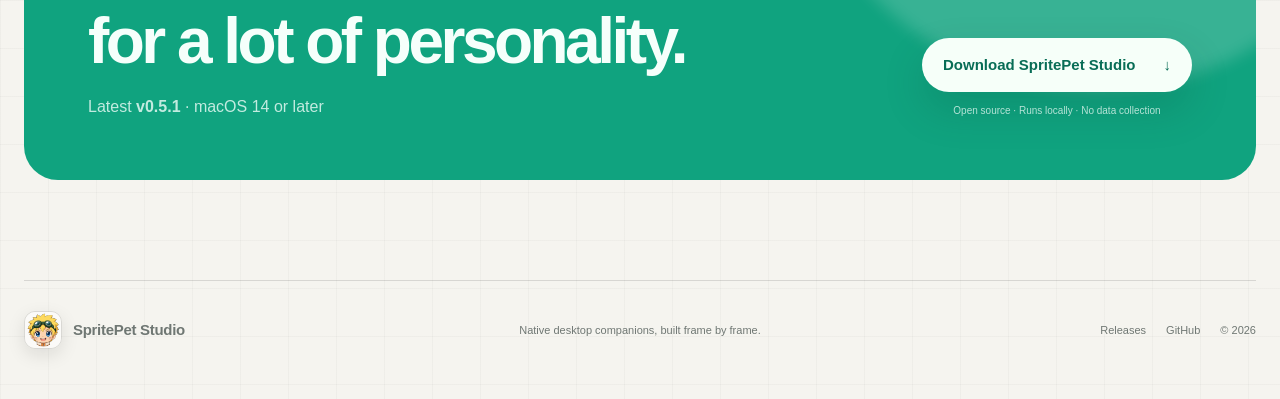
==== commit 048ba86c: "Release SpritePet Studio v0.5.1" ====
--- a/site/index.html
+++ b/site/index.html
@@ -92,7 +92,7 @@
           </div>
           <div class="hero-meta" aria-label="Application information" data-i18n-aria="appInfo">
             <div>
-              <strong data-version>v0.5.0</strong>
+              <strong data-version>v0.5.1</strong>
               <span data-i18n="latestVersion">Latest version</span>
             </div>
             <div>
@@ -302,7 +302,7 @@
           <span class="section-index" data-i18n="ready">Ready when you are</span>
           <h2 data-i18n-html="downloadTitle">Make a little room<br />for a lot of personality.</h2>
           <p>
-            <span data-i18n="latestInline">Latest</span> <strong data-version>v0.5.0</strong> · <span data-i18n="macRequirement">macOS 14 or later</span>
+            <span data-i18n="latestInline">Latest</span> <strong data-version>v0.5.1</strong> · <span data-i18n="macRequirement">macOS 14 or later</span>
             <span data-size></span>
           </p>
         </div>
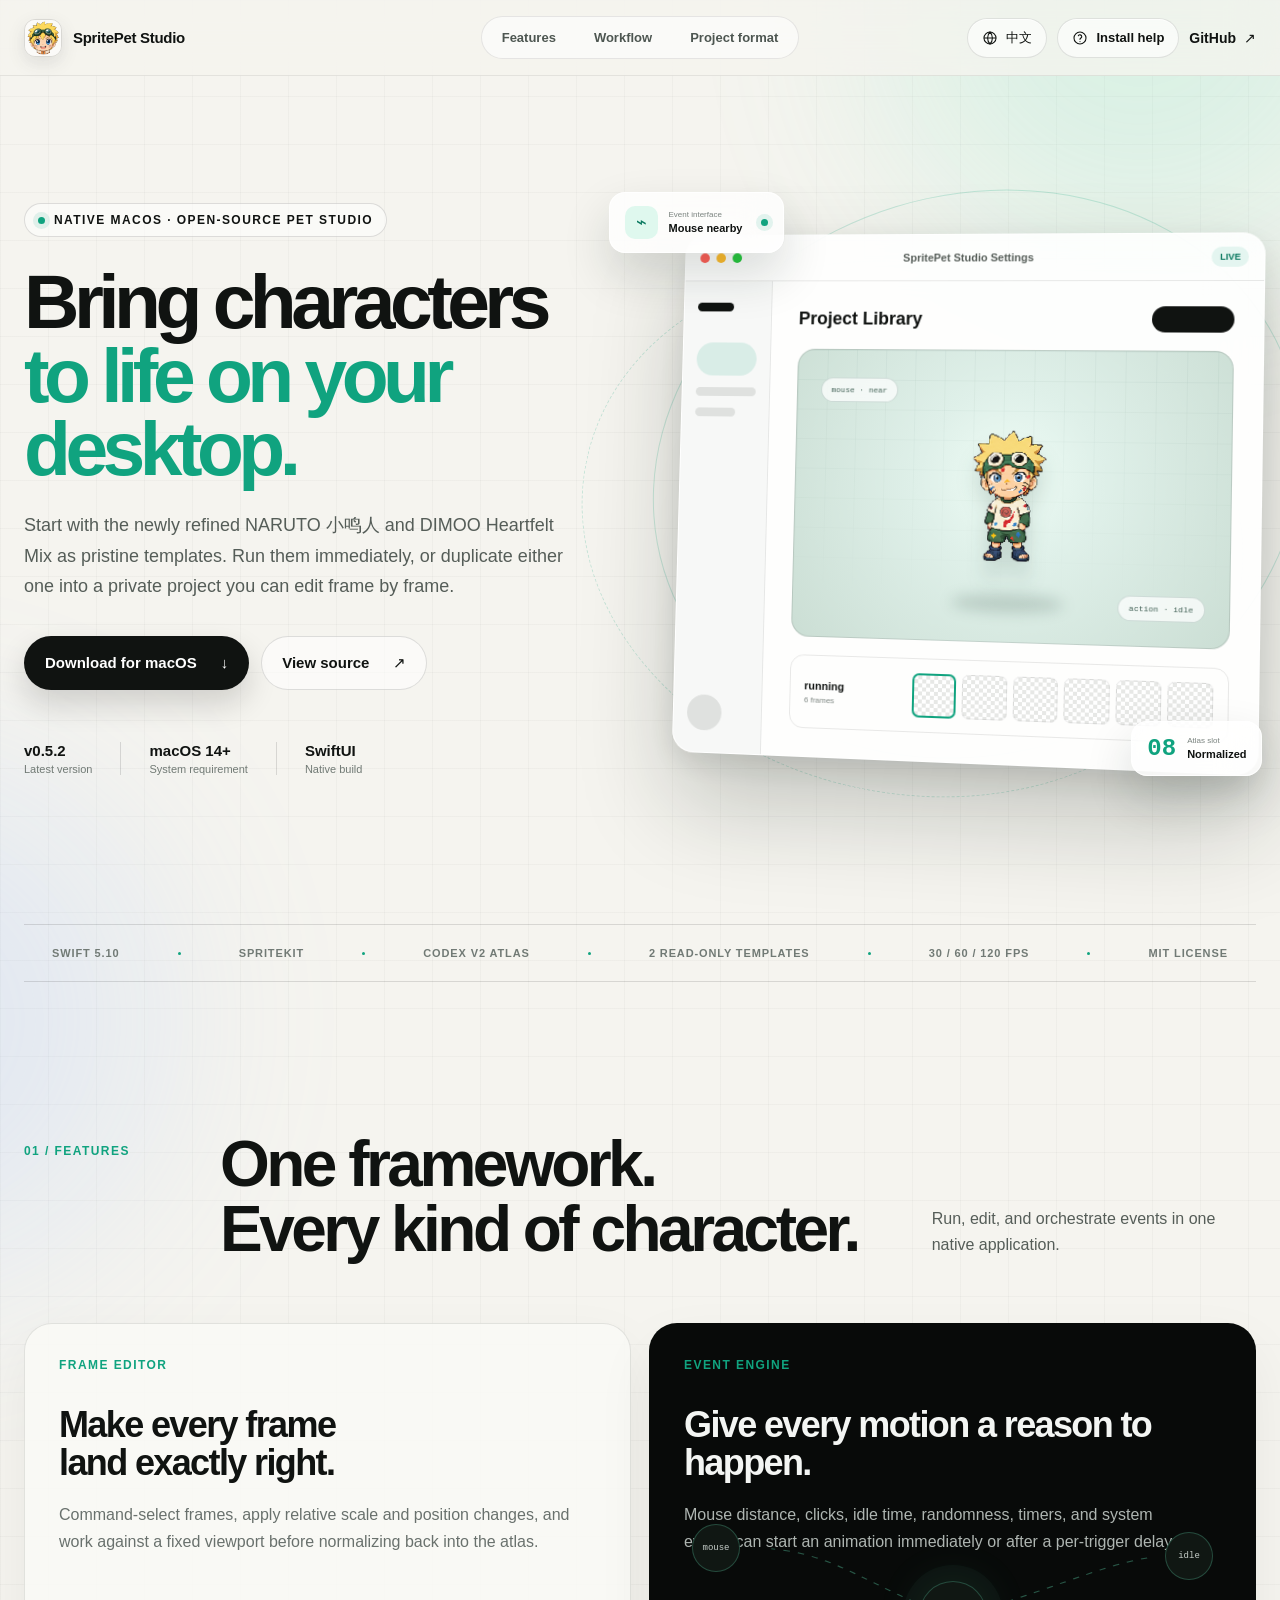
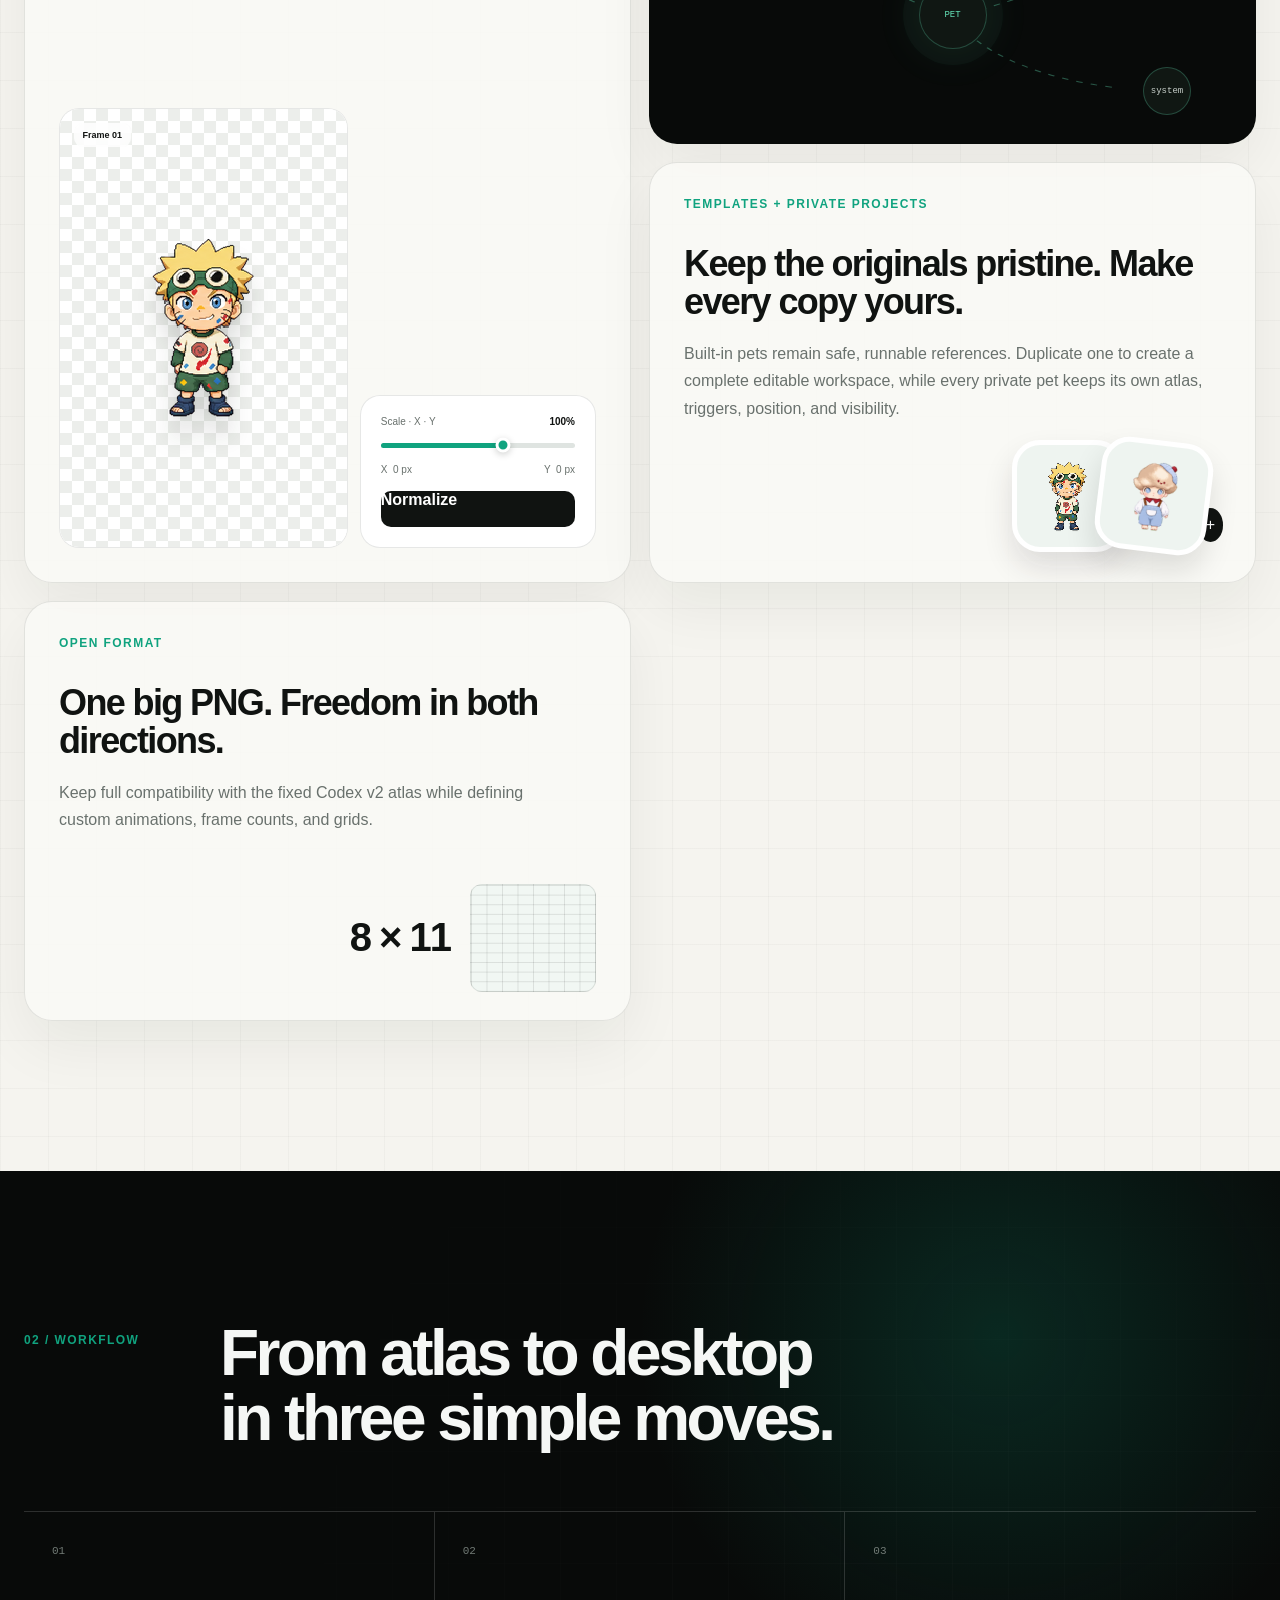
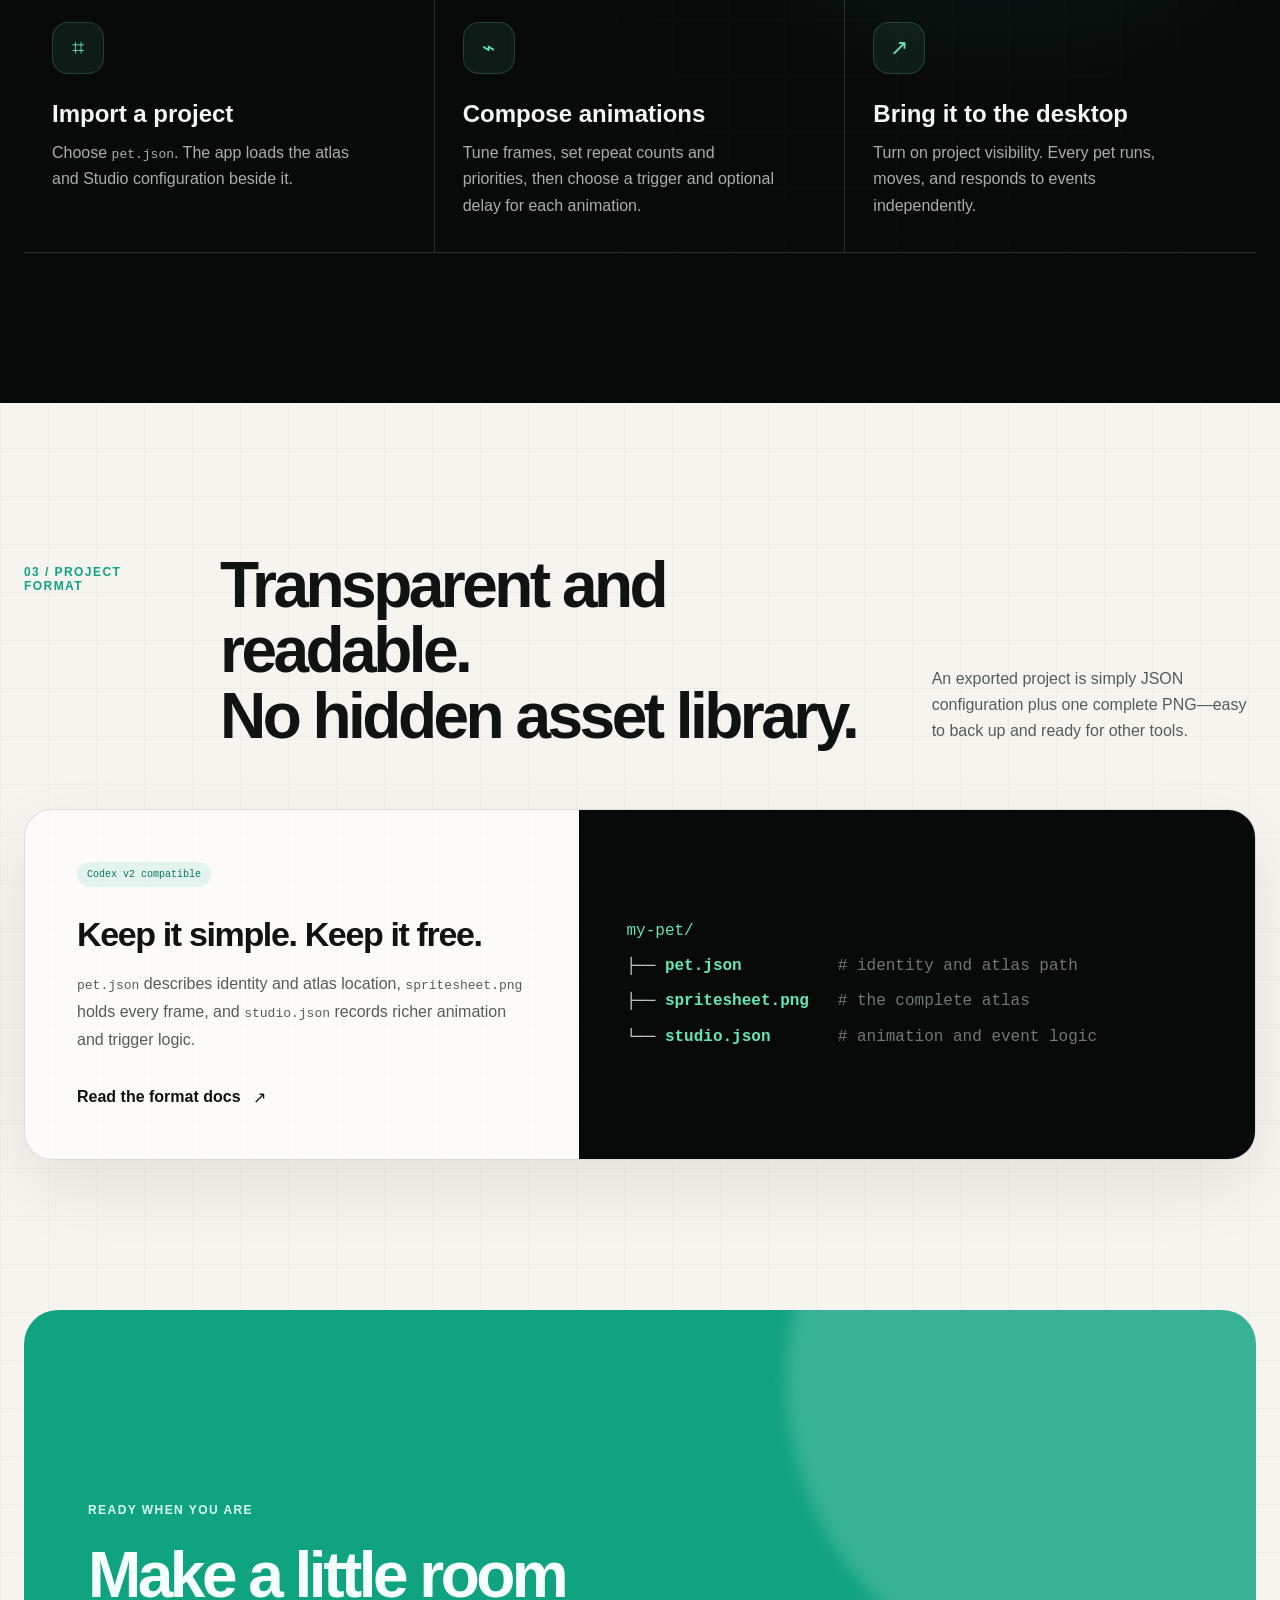
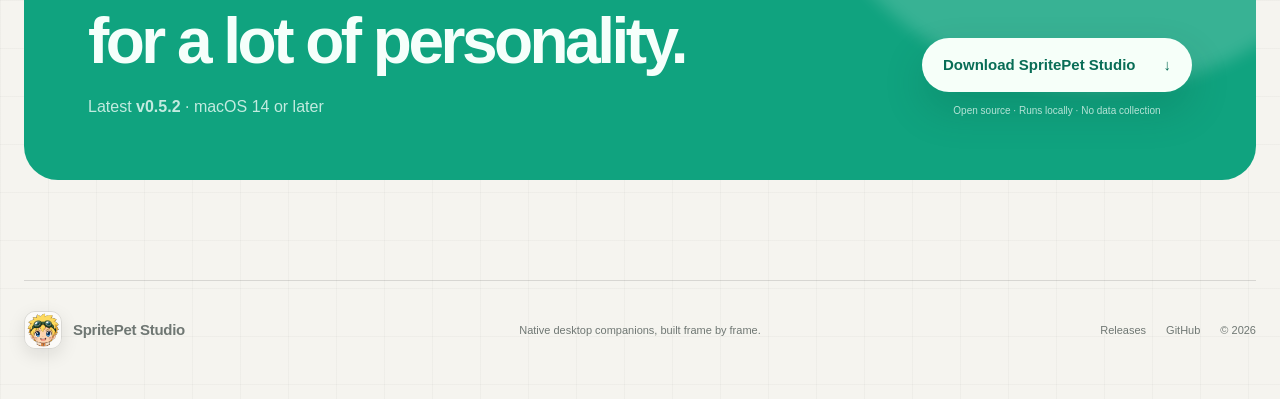
==== commit 73b83b2f: "Release SpritePet Studio v0.5.2" ====
--- a/site/index.html
+++ b/site/index.html
@@ -92,7 +92,7 @@
           </div>
           <div class="hero-meta" aria-label="Application information" data-i18n-aria="appInfo">
             <div>
-              <strong data-version>v0.5.1</strong>
+              <strong data-version>v0.5.2</strong>
               <span data-i18n="latestVersion">Latest version</span>
             </div>
             <div>
@@ -302,7 +302,7 @@
           <span class="section-index" data-i18n="ready">Ready when you are</span>
           <h2 data-i18n-html="downloadTitle">Make a little room<br />for a lot of personality.</h2>
           <p>
-            <span data-i18n="latestInline">Latest</span> <strong data-version>v0.5.1</strong> · <span data-i18n="macRequirement">macOS 14 or later</span>
+            <span data-i18n="latestInline">Latest</span> <strong data-version>v0.5.2</strong> · <span data-i18n="macRequirement">macOS 14 or later</span>
             <span data-size></span>
           </p>
         </div>
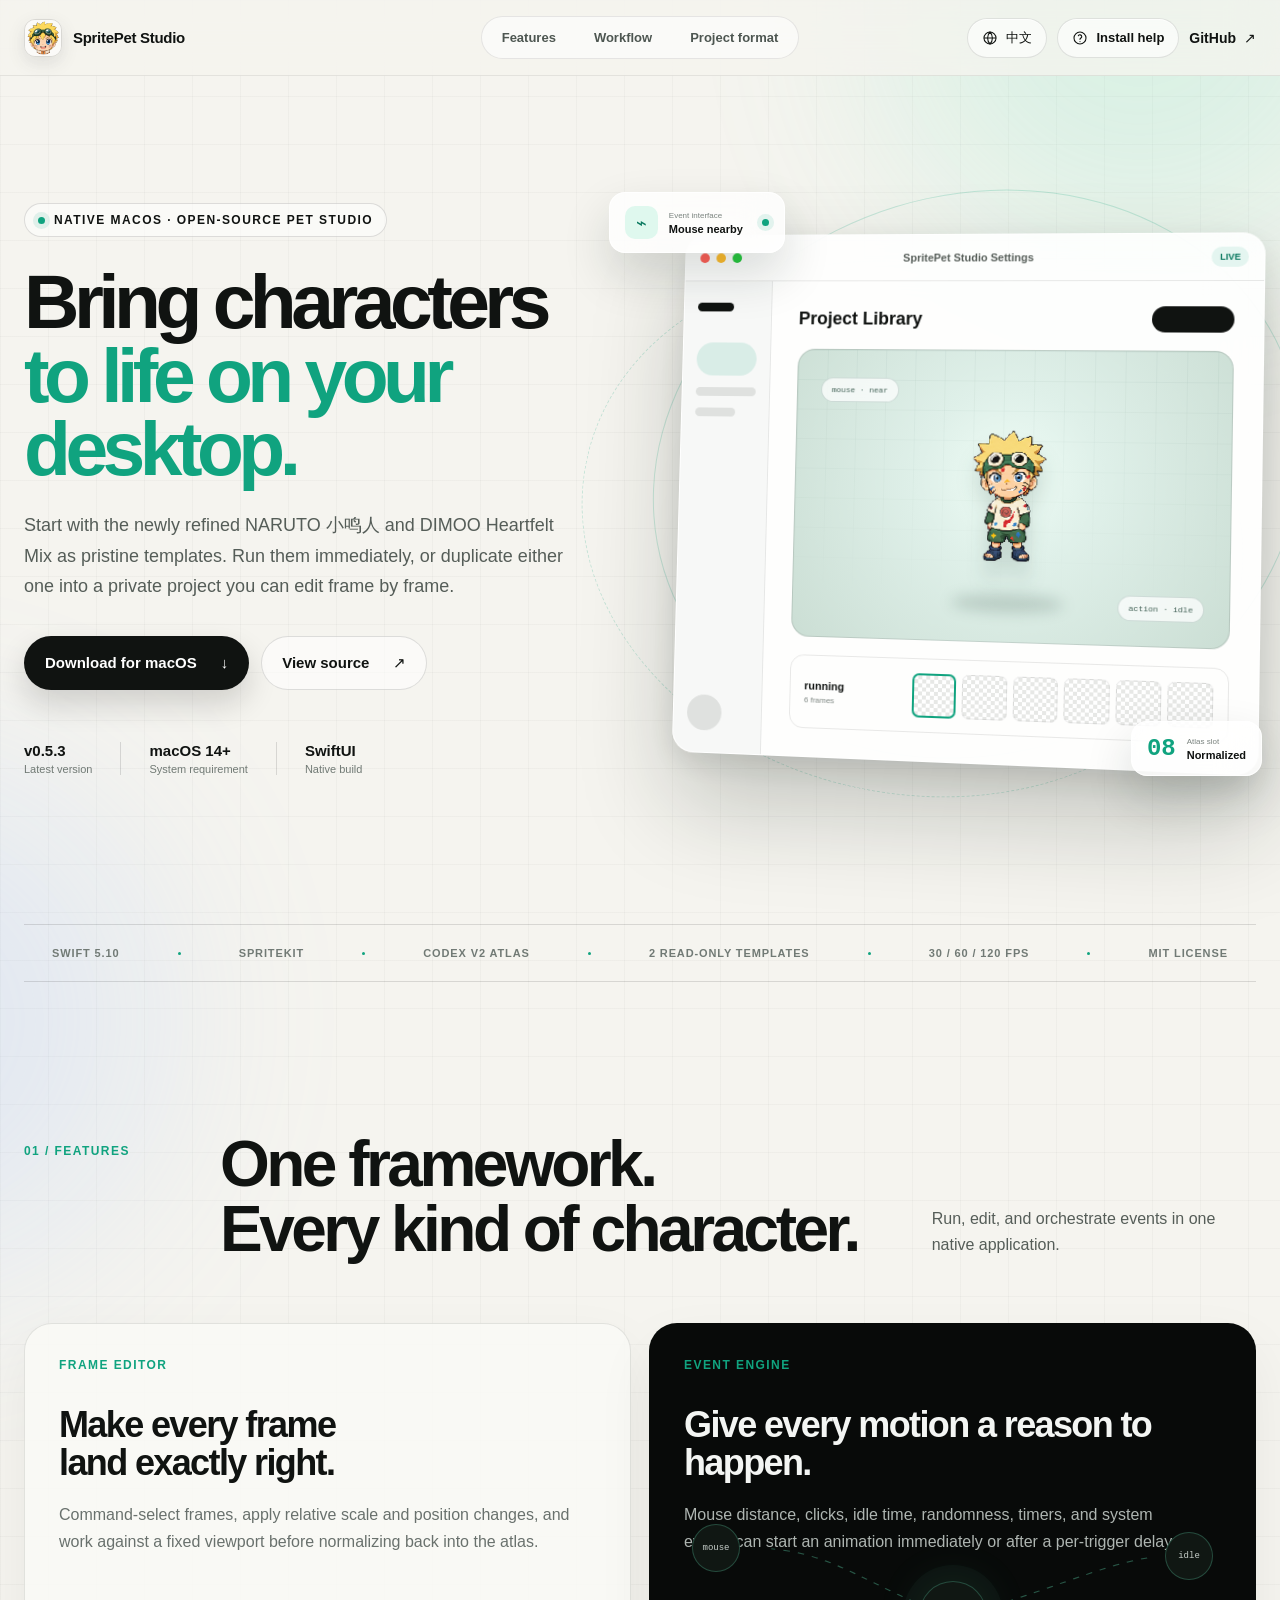
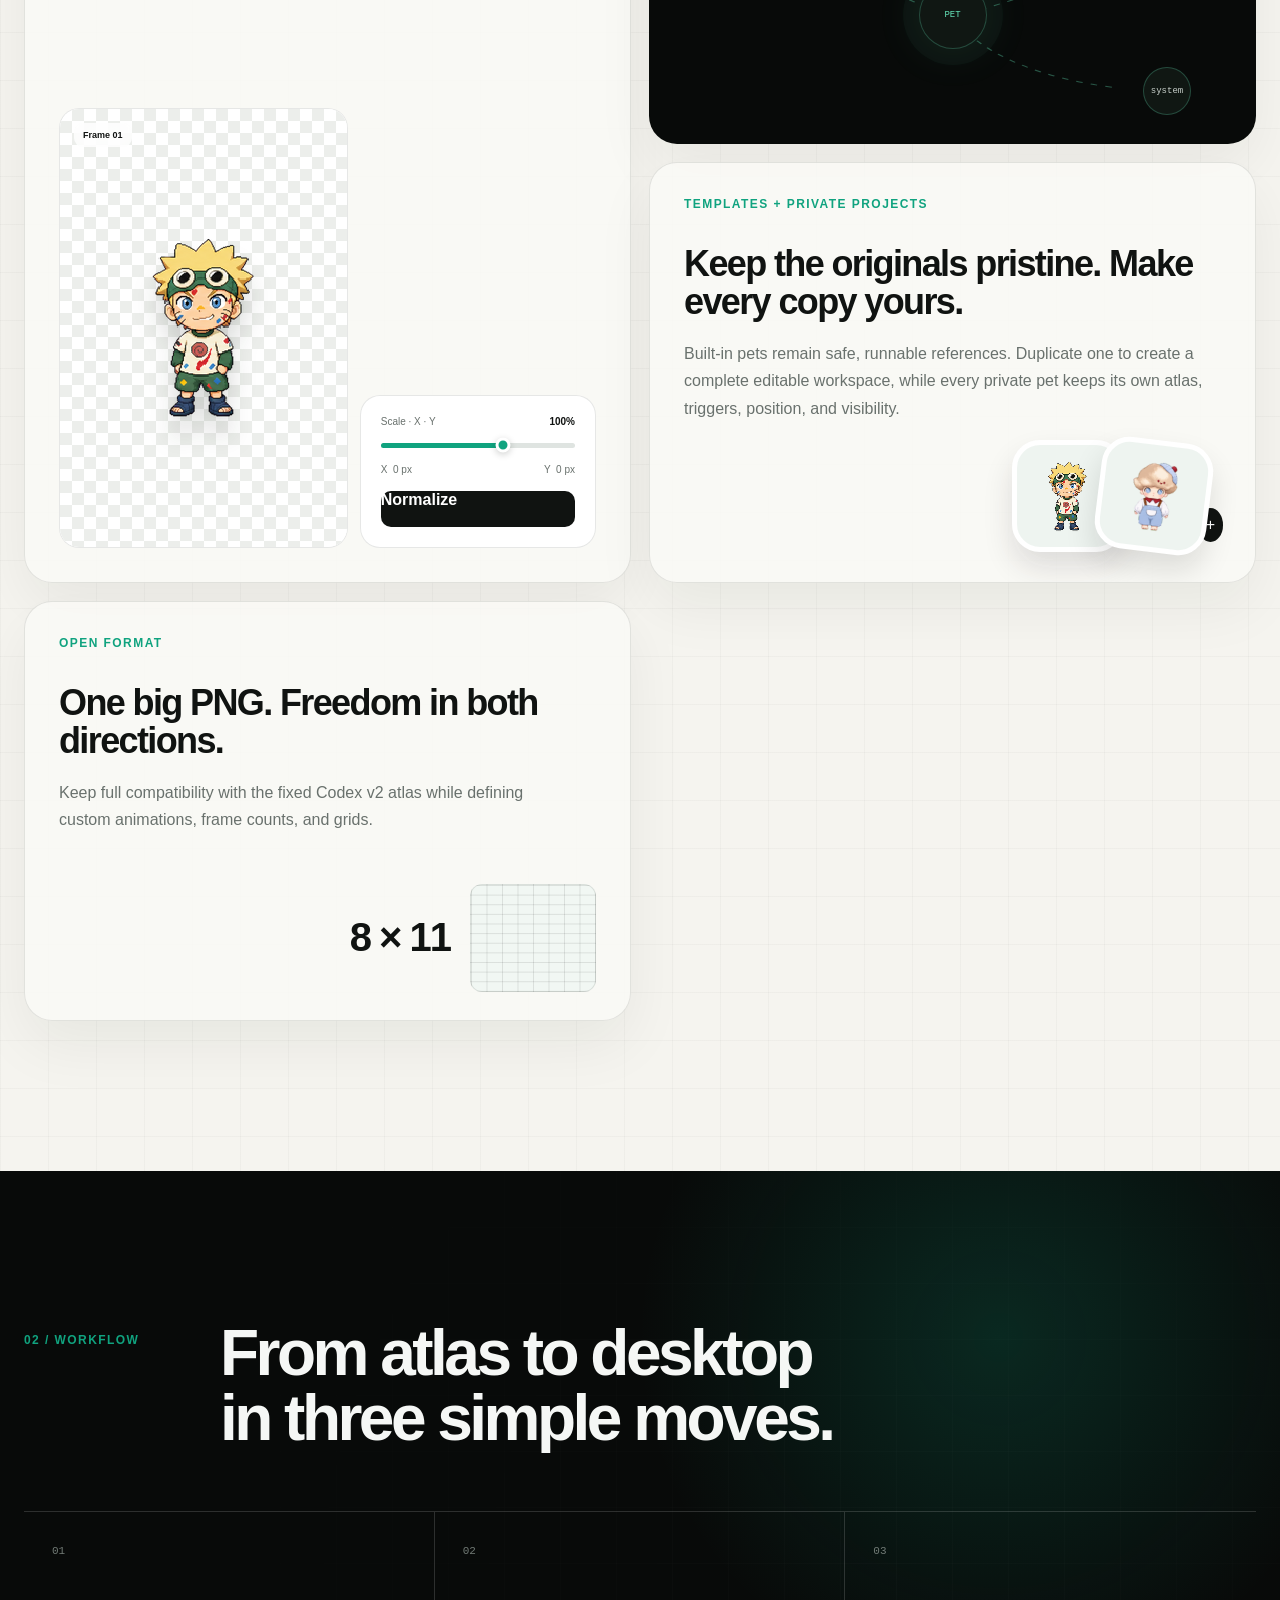
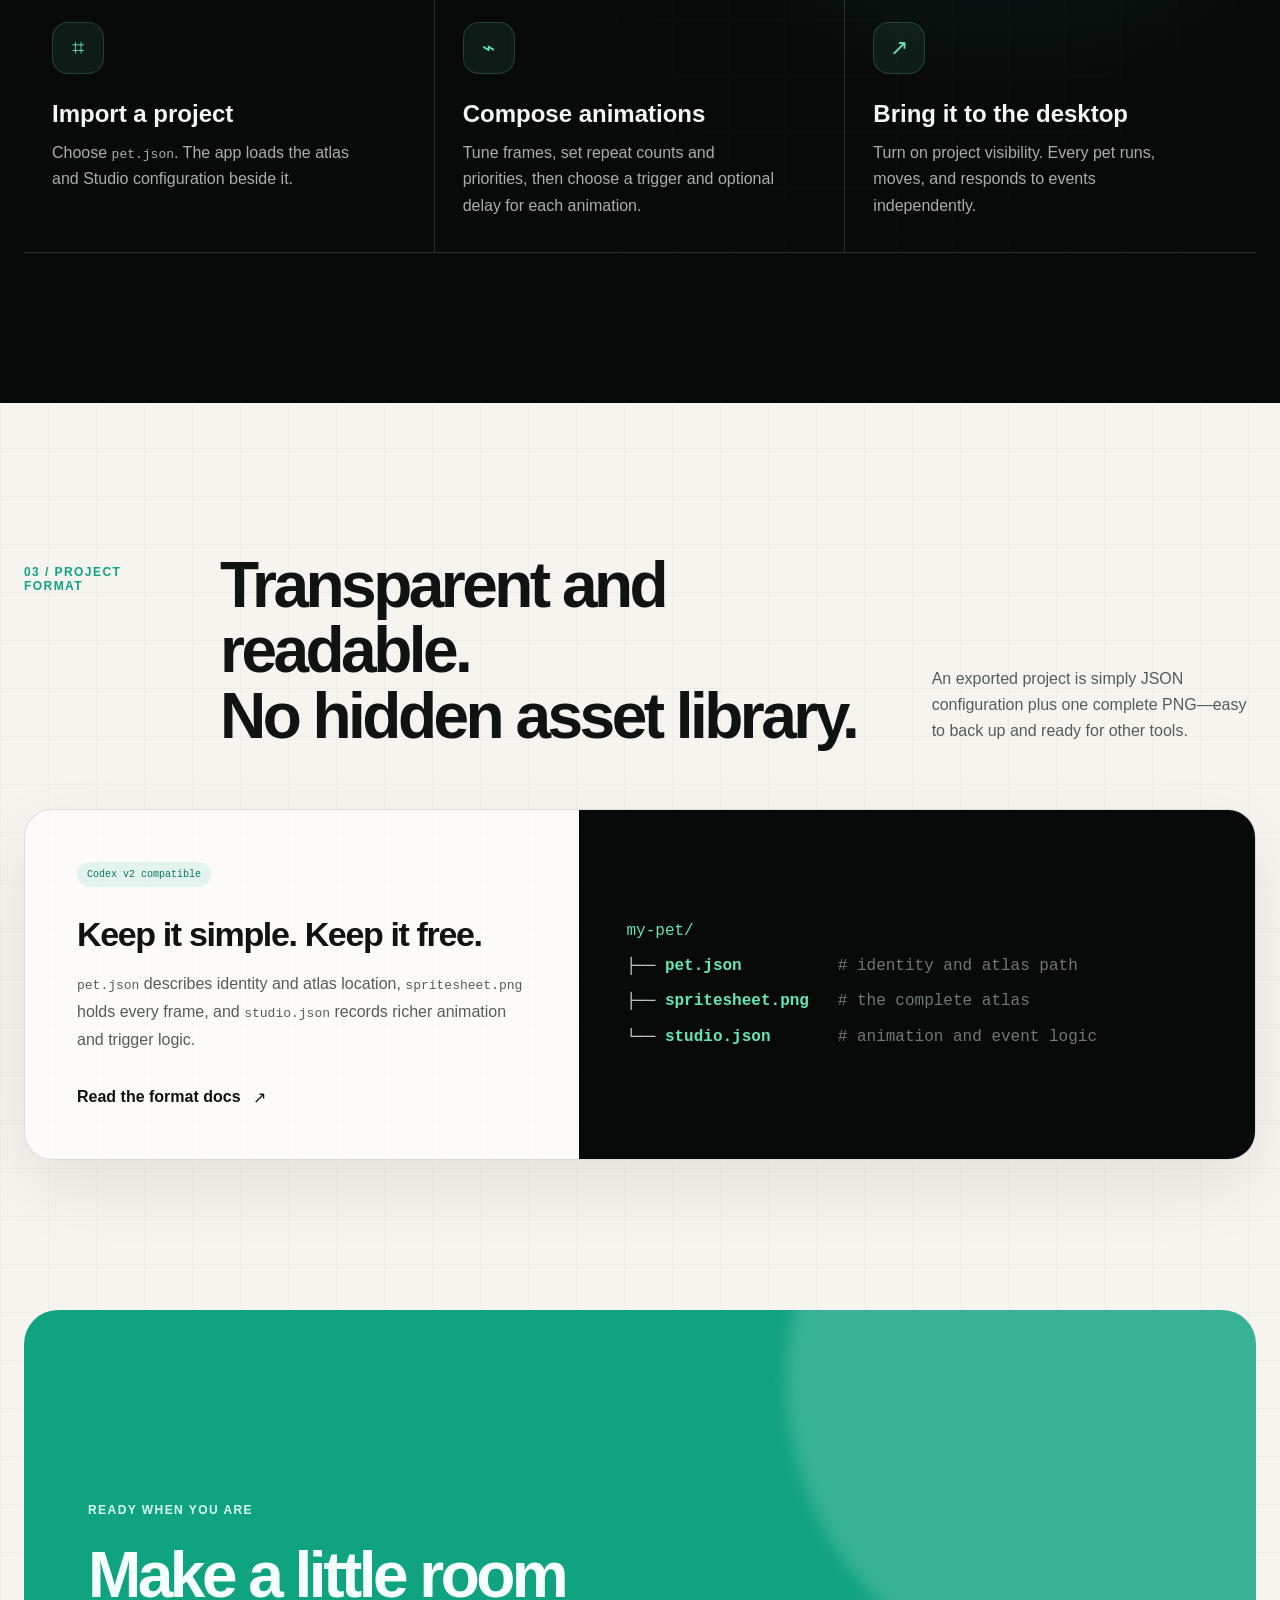
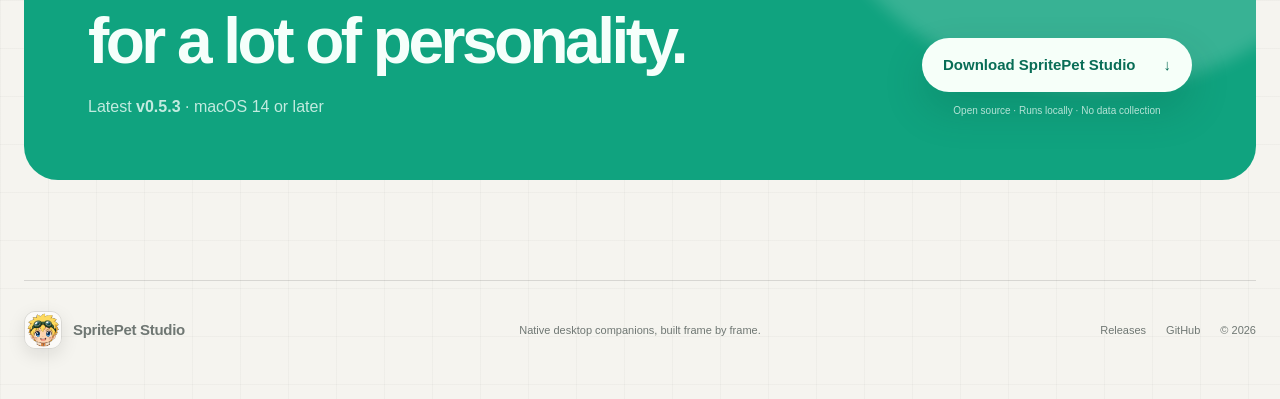
==== commit ca393371: "Release SpritePet Studio v0.5.3" ====
--- a/site/index.html
+++ b/site/index.html
@@ -92,7 +92,7 @@
           </div>
           <div class="hero-meta" aria-label="Application information" data-i18n-aria="appInfo">
             <div>
-              <strong data-version>v0.5.2</strong>
+              <strong data-version>v0.5.3</strong>
               <span data-i18n="latestVersion">Latest version</span>
             </div>
             <div>
@@ -302,7 +302,7 @@
           <span class="section-index" data-i18n="ready">Ready when you are</span>
           <h2 data-i18n-html="downloadTitle">Make a little room<br />for a lot of personality.</h2>
           <p>
-            <span data-i18n="latestInline">Latest</span> <strong data-version>v0.5.2</strong> · <span data-i18n="macRequirement">macOS 14 or later</span>
+            <span data-i18n="latestInline">Latest</span> <strong data-version>v0.5.3</strong> · <span data-i18n="macRequirement">macOS 14 or later</span>
             <span data-size></span>
           </p>
         </div>
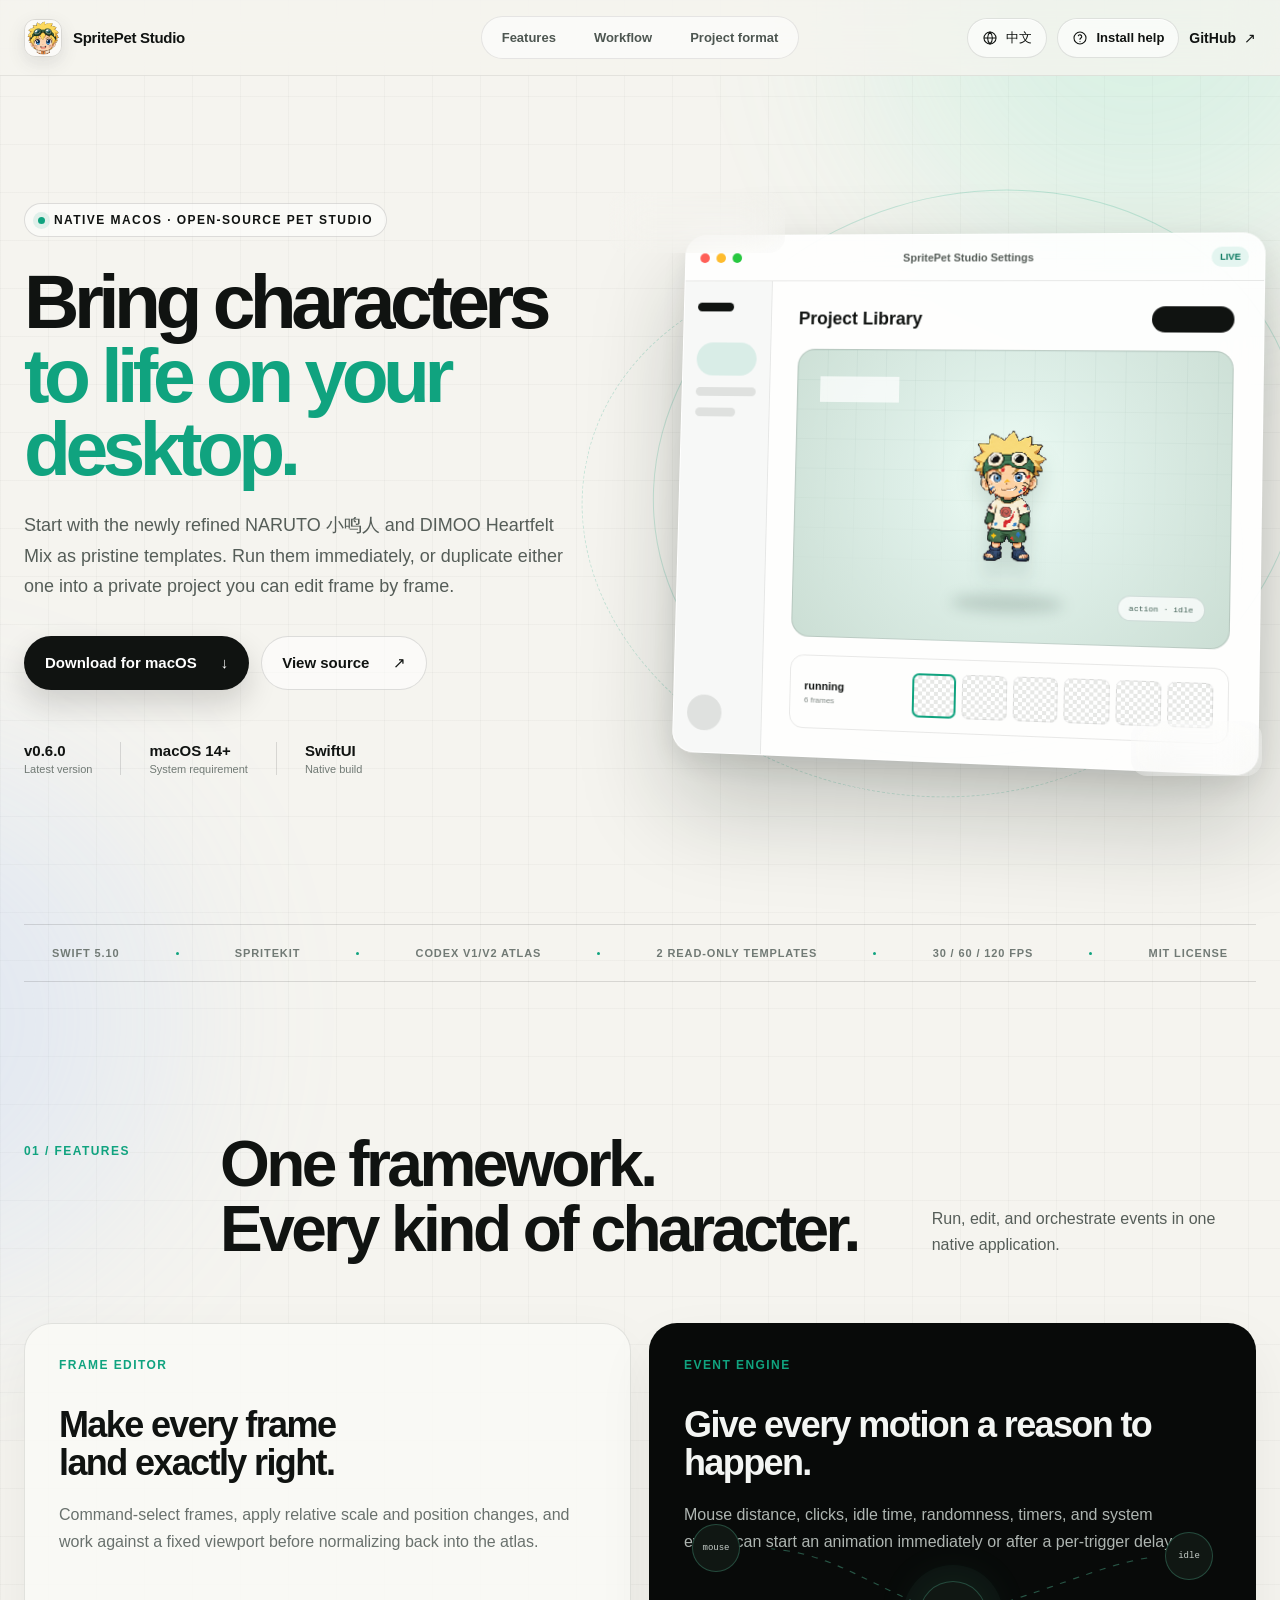
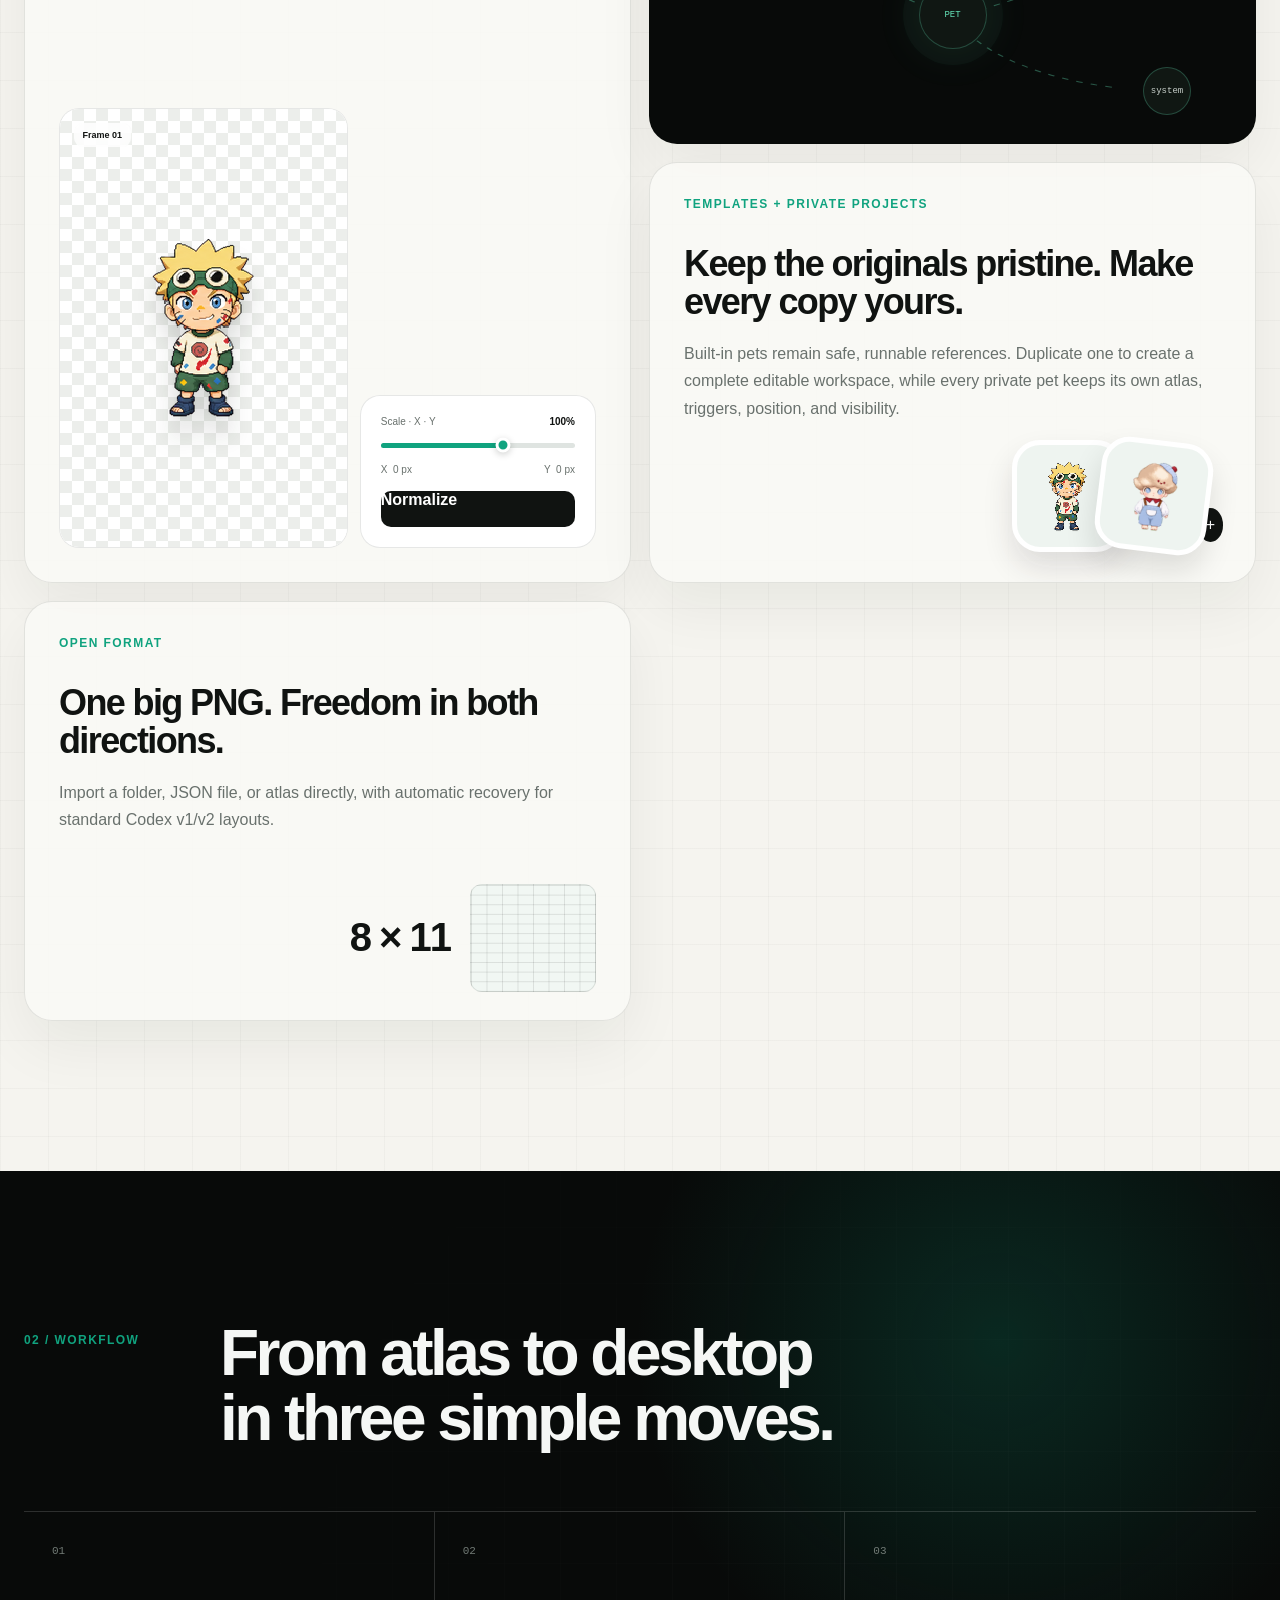
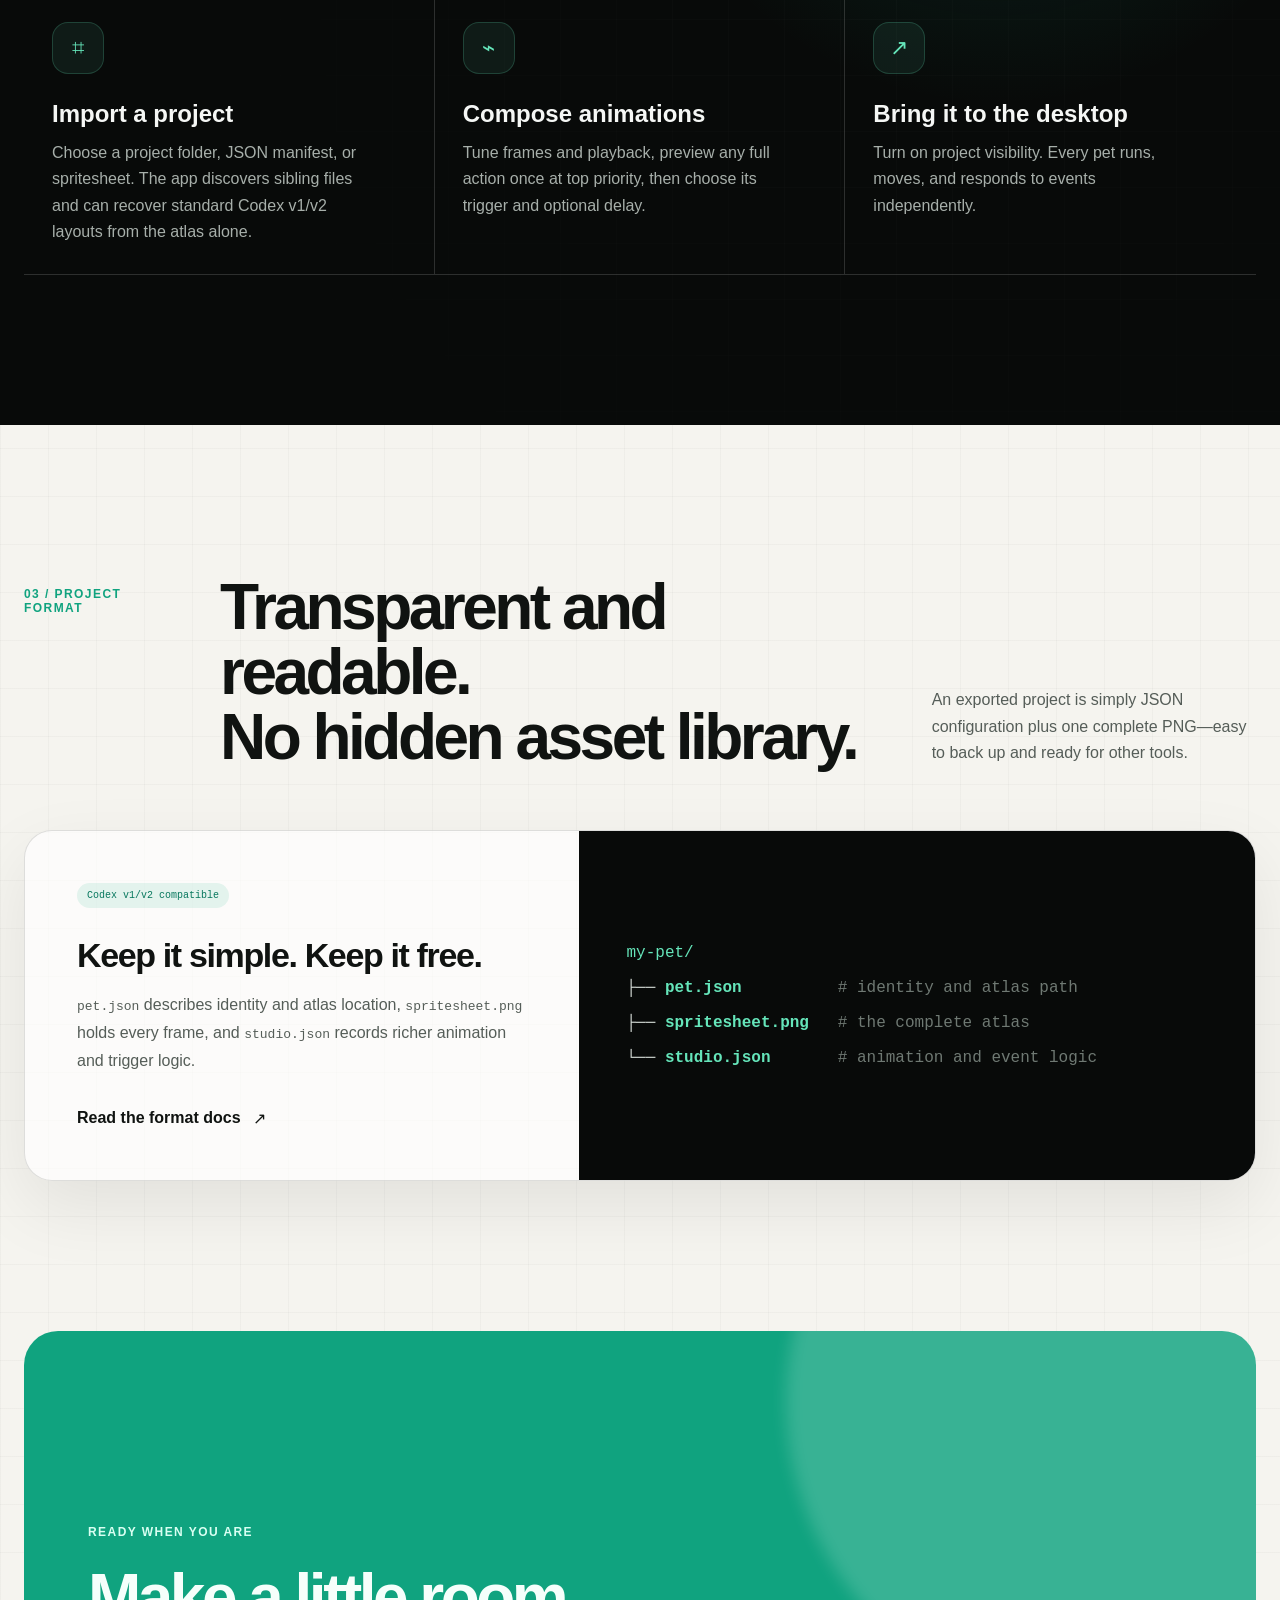
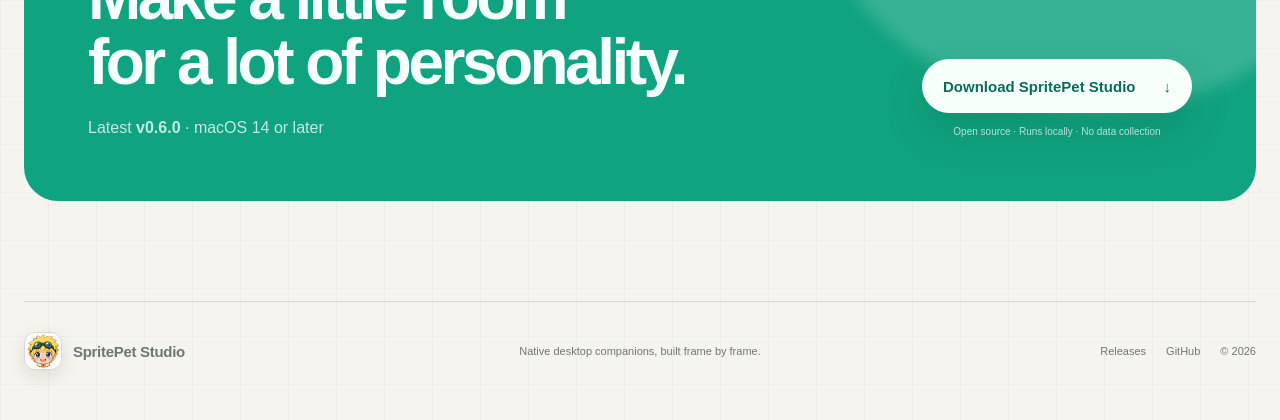
==== commit c200ad7e: "Release SpritePet Studio v0.6.0" ====
--- a/site/index.html
+++ b/site/index.html
@@ -92,7 +92,7 @@
           </div>
           <div class="hero-meta" aria-label="Application information" data-i18n-aria="appInfo">
             <div>
-              <strong data-version>v0.5.3</strong>
+              <strong data-version>v0.6.0</strong>
               <span data-i18n="latestVersion">Latest version</span>
             </div>
             <div>
@@ -167,7 +167,7 @@
         <i></i>
         <span>SpriteKit</span>
         <i></i>
-        <span data-i18n="codexAtlas">Codex v2 atlas</span>
+        <span data-i18n="codexAtlas">Codex v1/v2 atlas</span>
         <i></i>
         <span data-i18n="includedProjects">2 read-only templates</span>
         <i></i>
@@ -234,7 +234,7 @@
           <article class="bento reveal" data-delay="1">
             <div class="card-kicker" data-i18n="openFormat">Open format</div>
             <h3 data-i18n="formatCardTitle">One big PNG. Freedom in both directions.</h3>
-            <p data-i18n="formatCardDesc">Keep full compatibility with the fixed Codex v2 atlas while defining custom animations, frame counts, and grids.</p>
+            <p data-i18n="formatCardDesc">Import a folder, JSON file, or atlas directly, with automatic recovery for standard Codex v1/v2 layouts.</p>
             <div class="format-mark" aria-hidden="true">
               <span>8 × 11</span>
               <div class="mini-grid"></div>
@@ -254,13 +254,13 @@
               <span>01</span>
               <div class="step-icon">⌗</div>
               <h3 data-i18n="importTitle">Import a project</h3>
-              <p data-i18n-html="importDesc">Choose <code>pet.json</code>. The app loads the atlas and Studio configuration beside it.</p>
+              <p data-i18n-html="importDesc">Choose a project folder, JSON manifest, or spritesheet. The app discovers sibling files and can recover standard Codex v1/v2 layouts from the atlas alone.</p>
             </article>
             <article class="step reveal" data-delay="1">
               <span>02</span>
               <div class="step-icon">⌁</div>
               <h3 data-i18n="composeTitle">Compose animations</h3>
-              <p data-i18n="composeDesc">Tune frames, set repeat counts and priorities, then choose a trigger and optional delay for each animation.</p>
+              <p data-i18n="composeDesc">Tune frames and playback, preview any full action once at top priority, then choose its trigger and optional delay.</p>
             </article>
             <article class="step reveal" data-delay="2">
               <span>03</span>
@@ -280,7 +280,7 @@
         </div>
         <div class="format-panel reveal">
           <div class="format-copy">
-            <span class="format-badge" data-i18n="formatBadge">Codex v2 compatible</span>
+            <span class="format-badge" data-i18n="formatBadge">Codex v1/v2 compatible</span>
             <h3 data-i18n="formatSimpleTitle">Keep it simple. Keep it free.</h3>
             <p data-i18n-html="formatSimpleDesc"><code>pet.json</code> describes identity and atlas location, <code>spritesheet.png</code> holds every frame, and <code>studio.json</code> records richer animation and trigger logic.</p>
             <a
@@ -302,7 +302,7 @@
           <span class="section-index" data-i18n="ready">Ready when you are</span>
           <h2 data-i18n-html="downloadTitle">Make a little room<br />for a lot of personality.</h2>
           <p>
-            <span data-i18n="latestInline">Latest</span> <strong data-version>v0.5.3</strong> · <span data-i18n="macRequirement">macOS 14 or later</span>
+            <span data-i18n="latestInline">Latest</span> <strong data-version>v0.6.0</strong> · <span data-i18n="macRequirement">macOS 14 or later</span>
             <span data-size></span>
           </p>
         </div>
